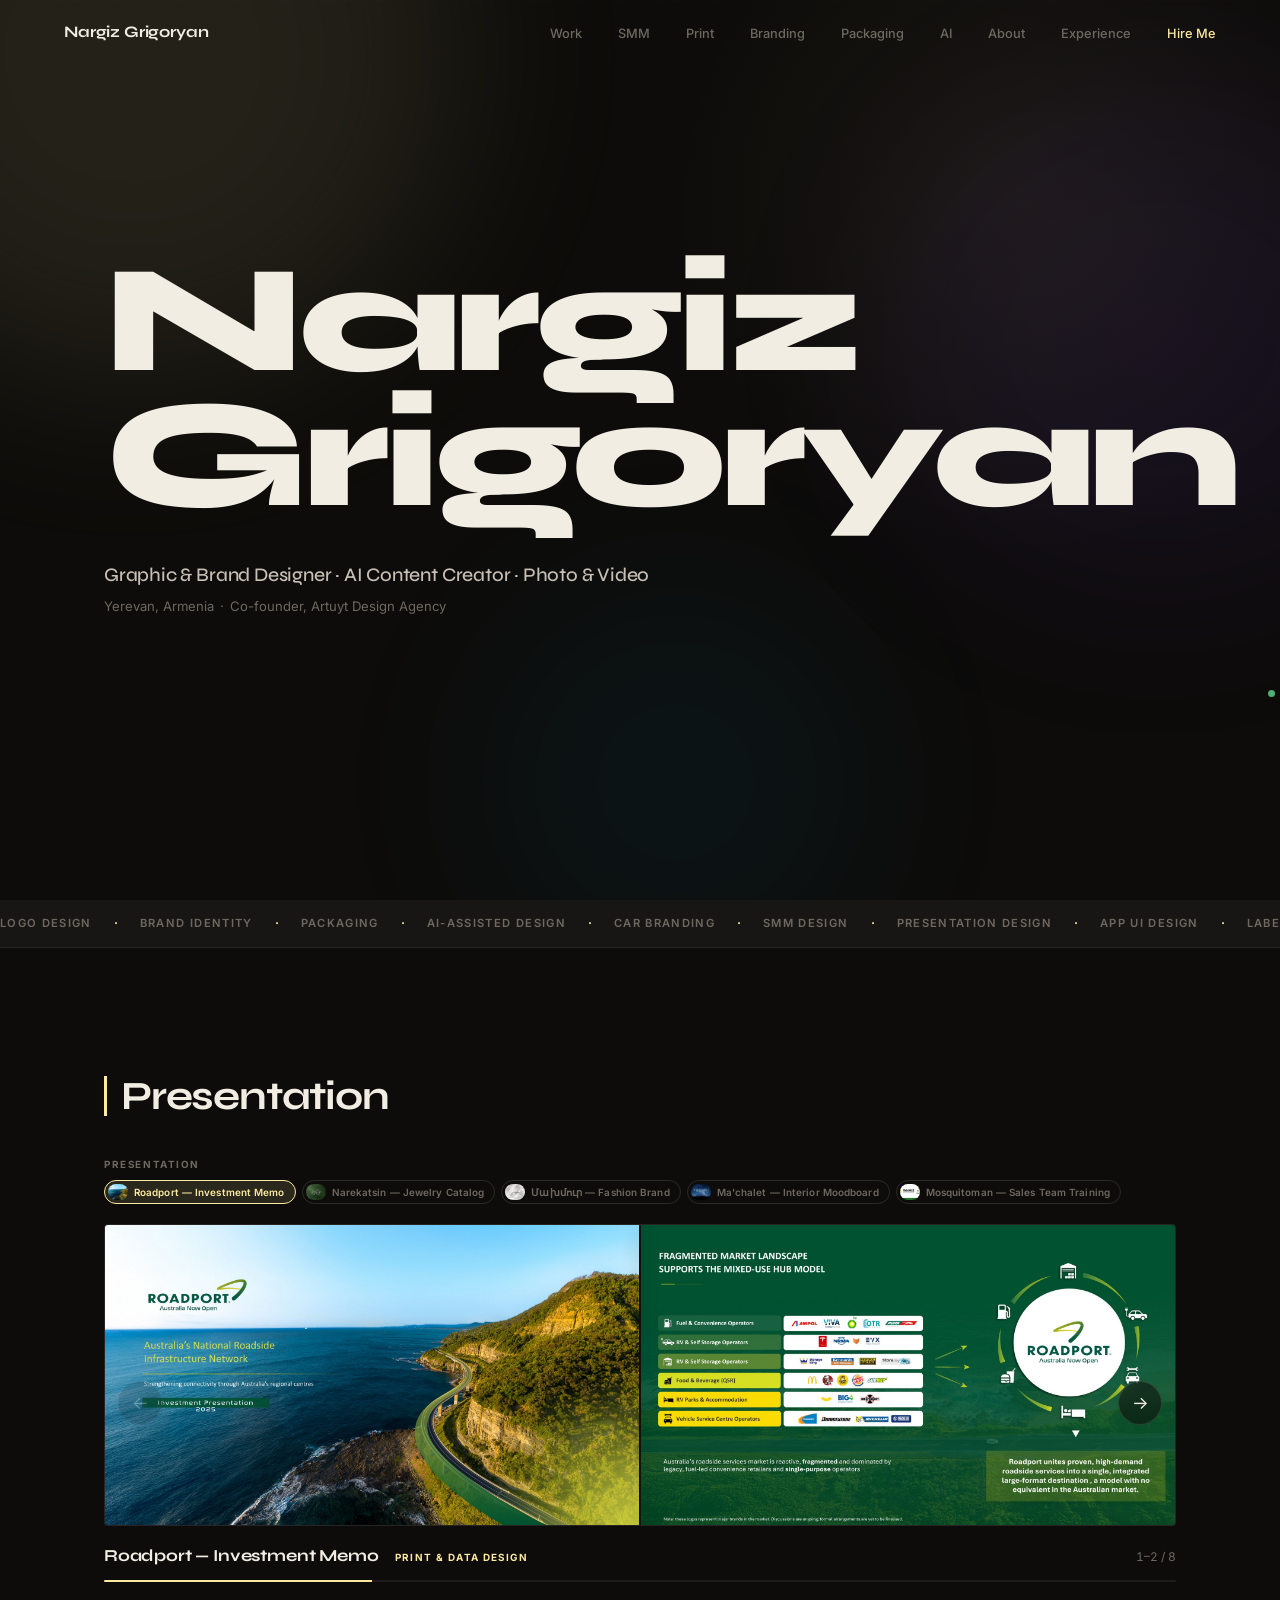
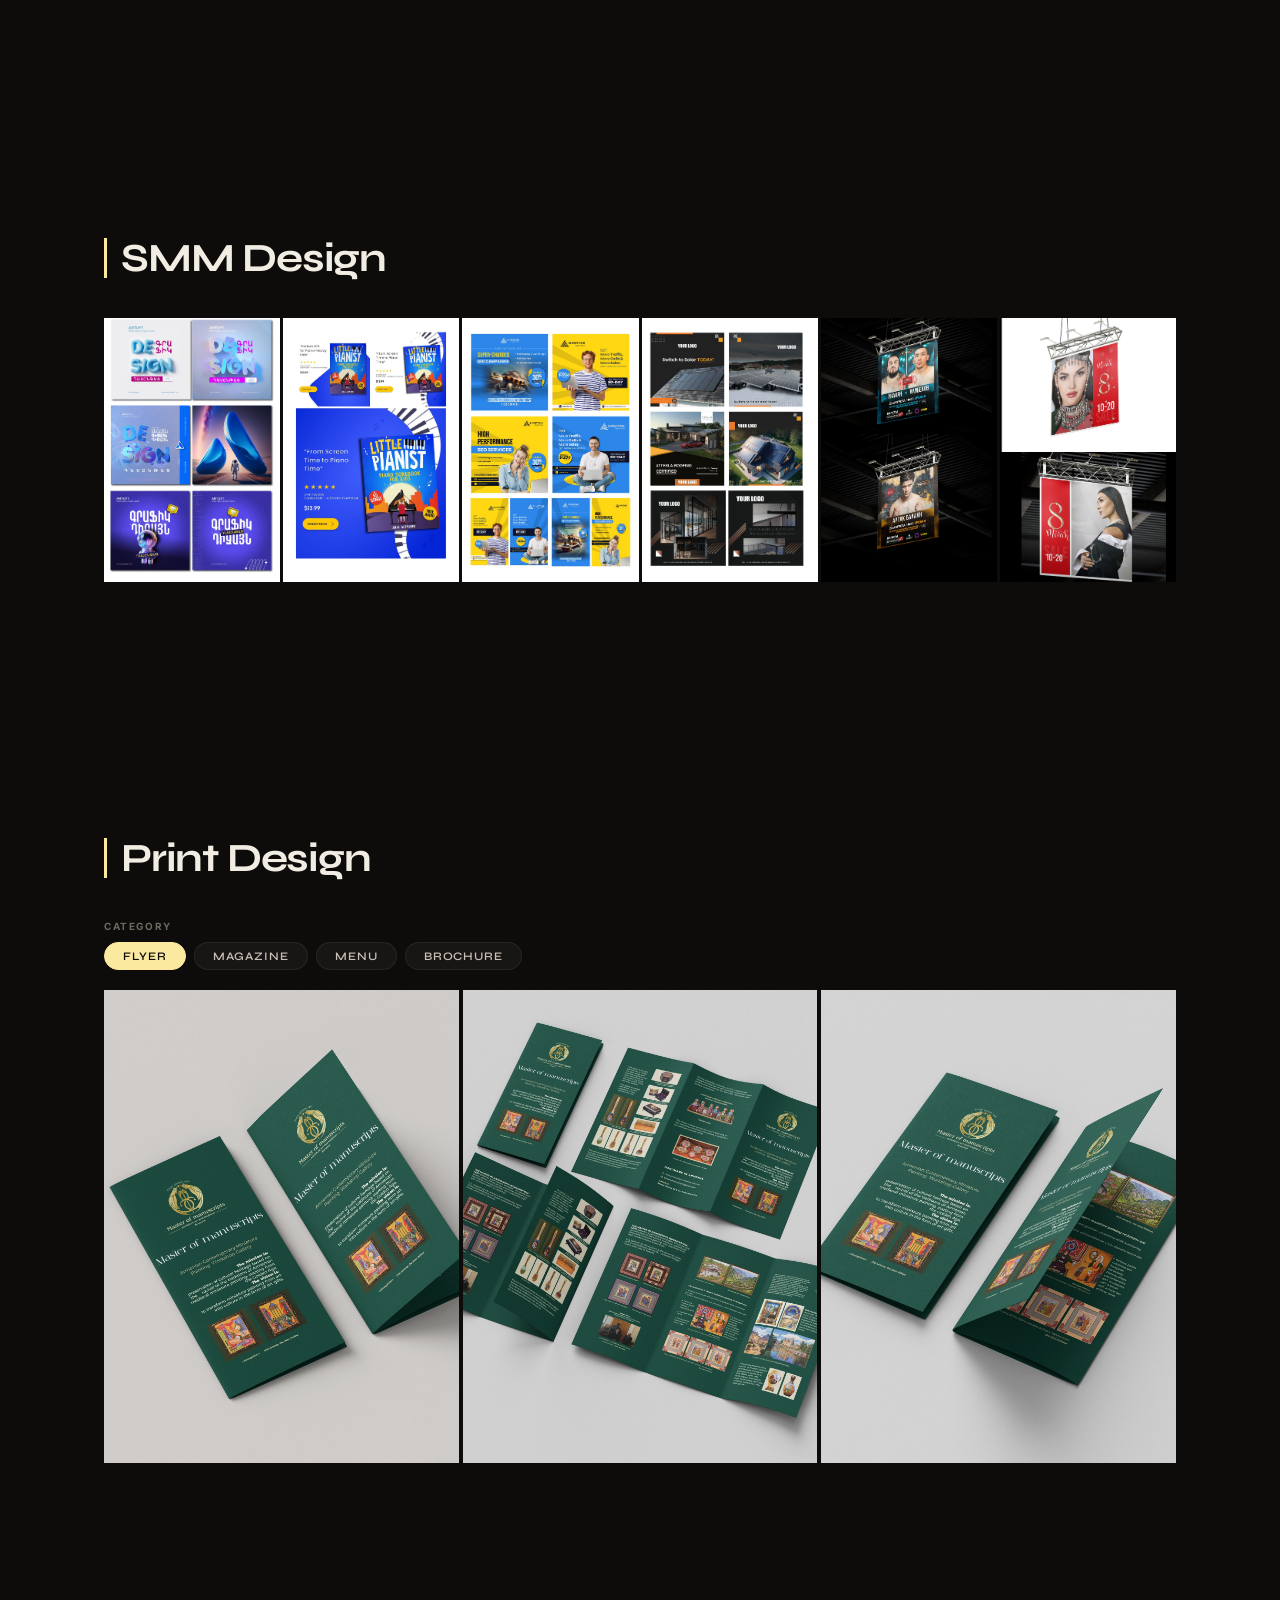
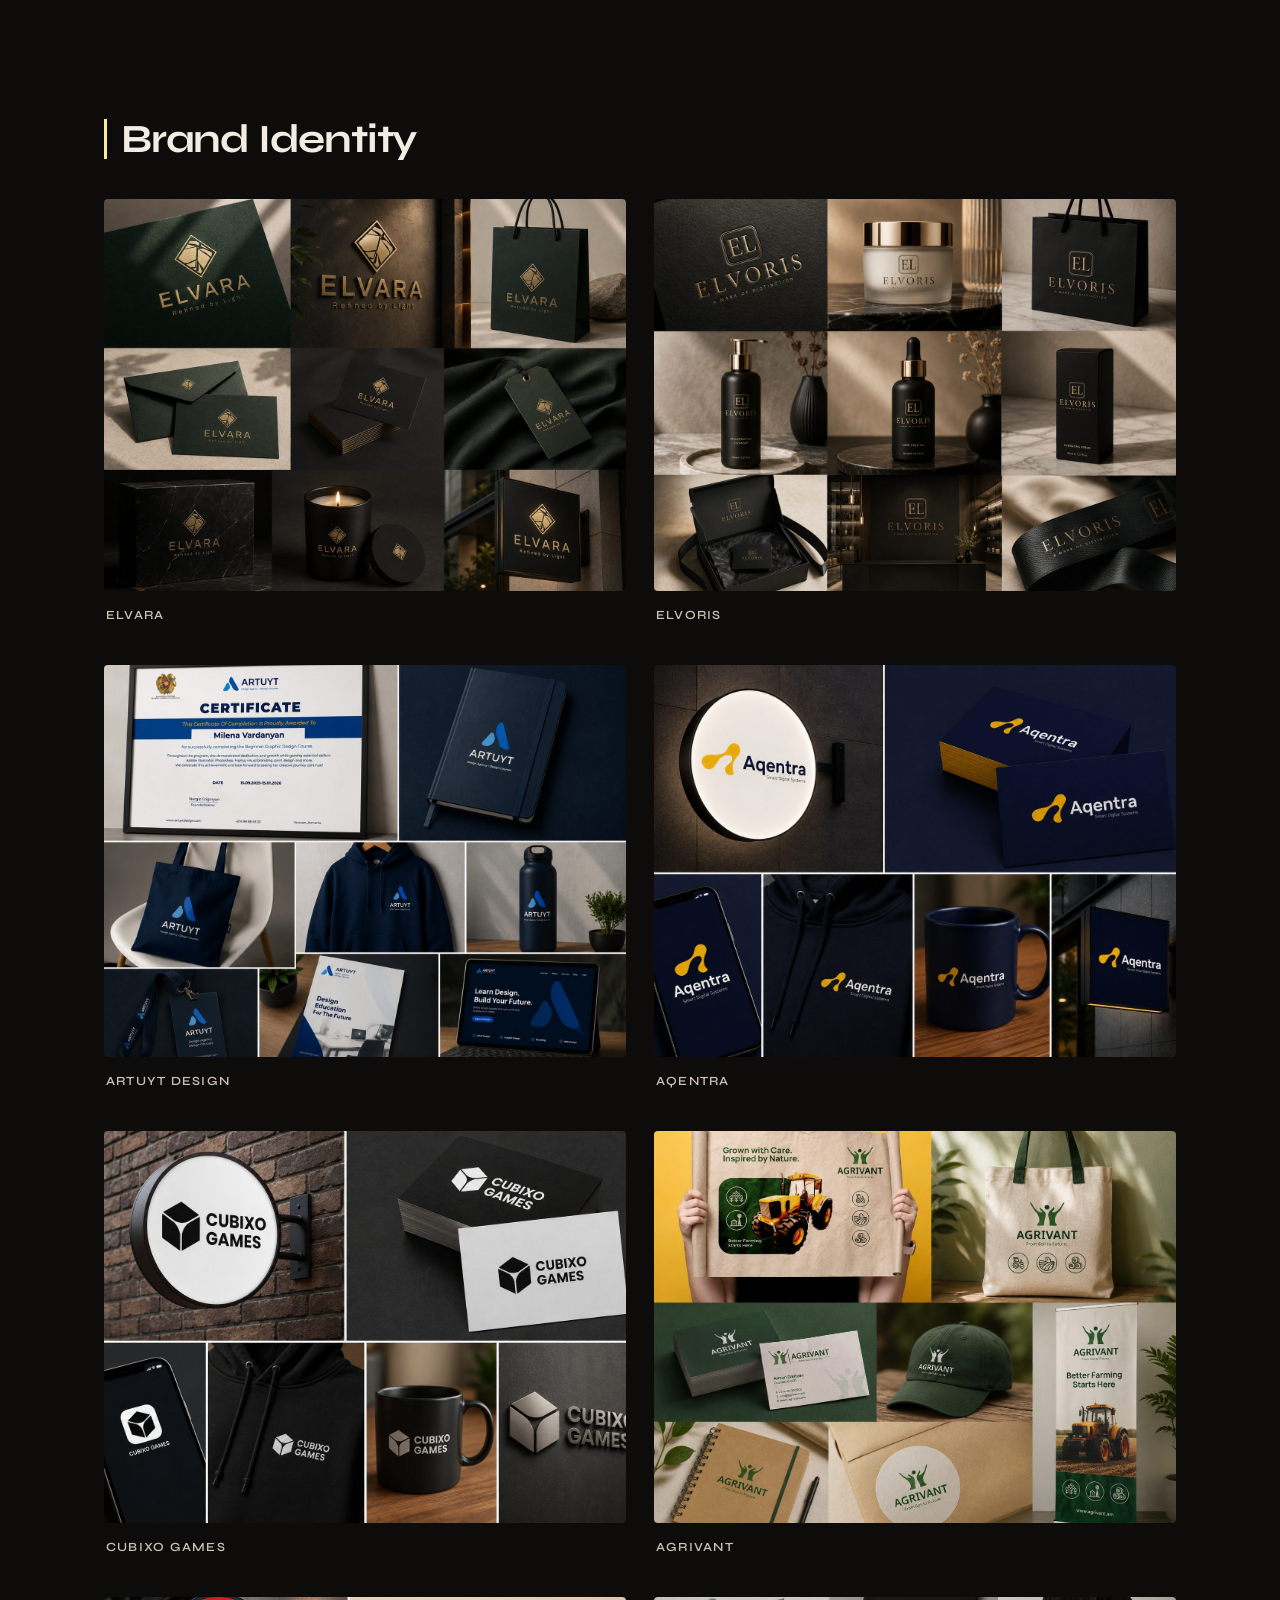
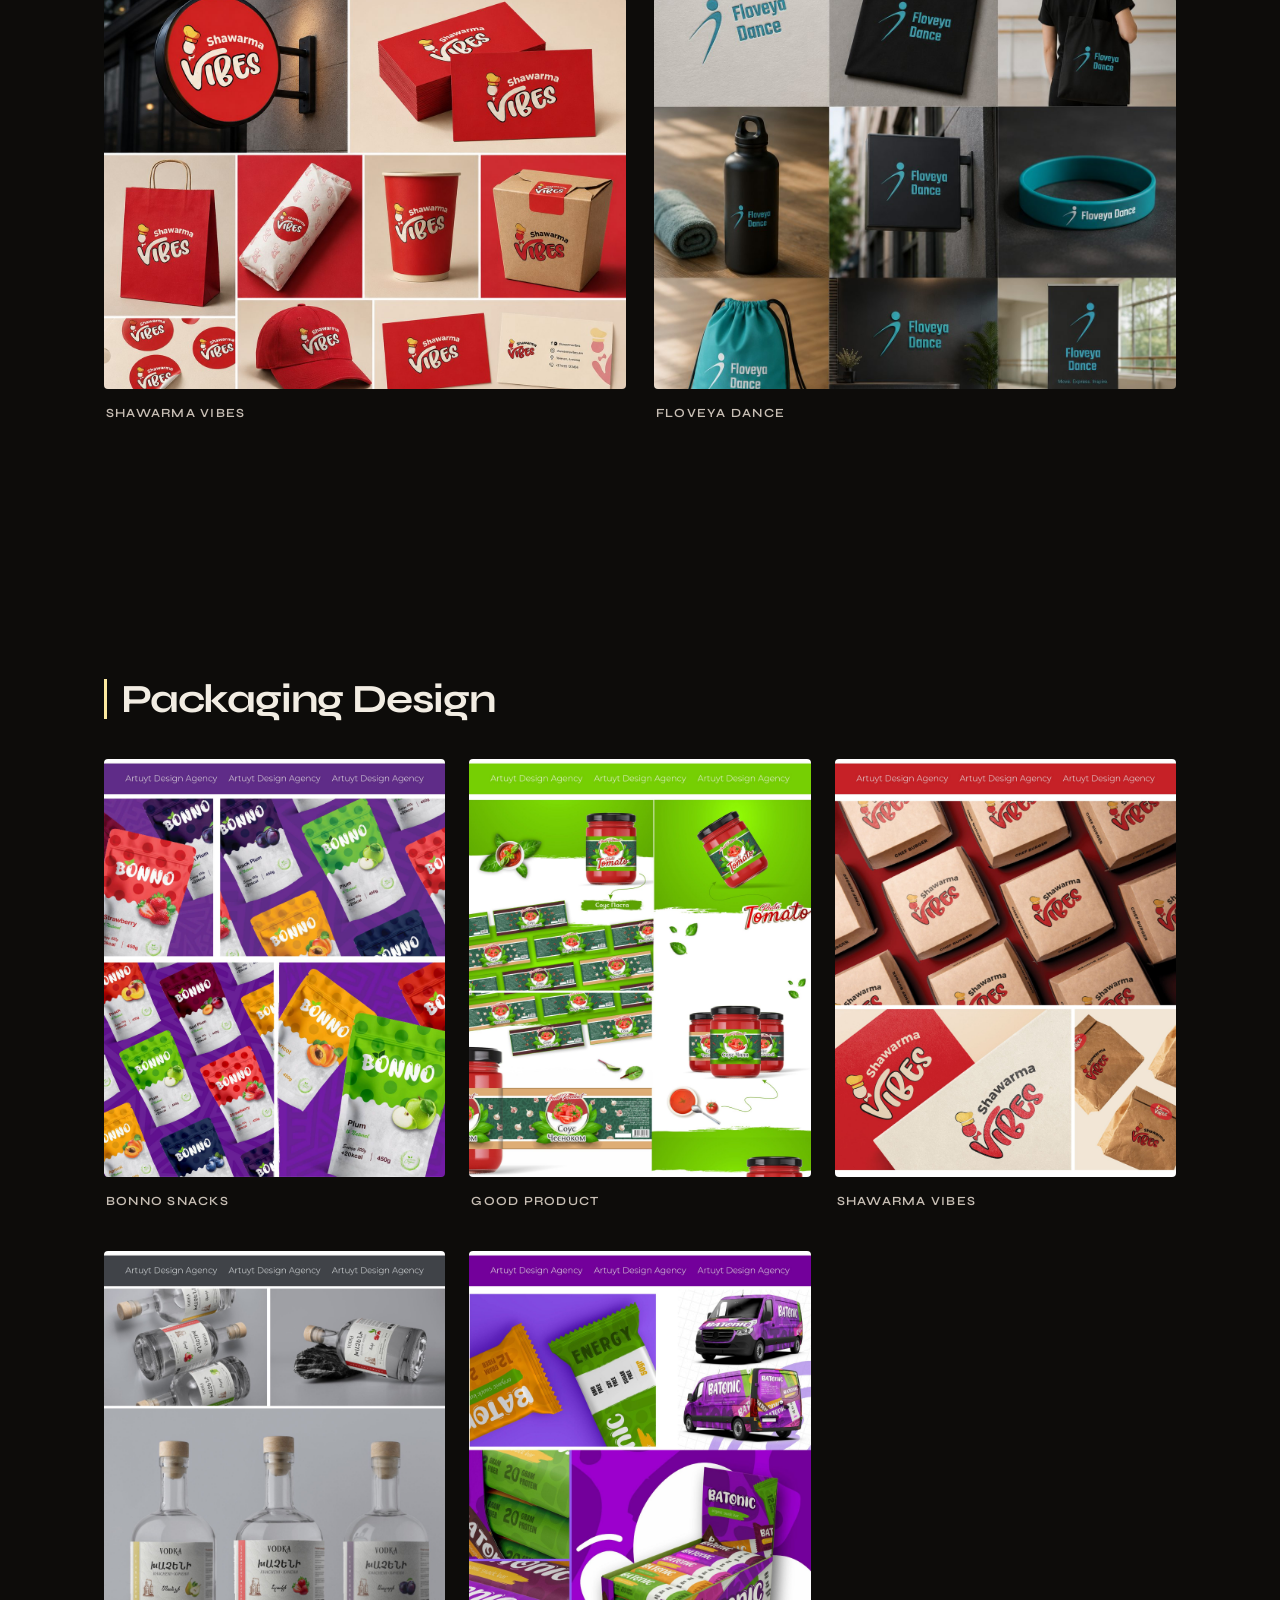
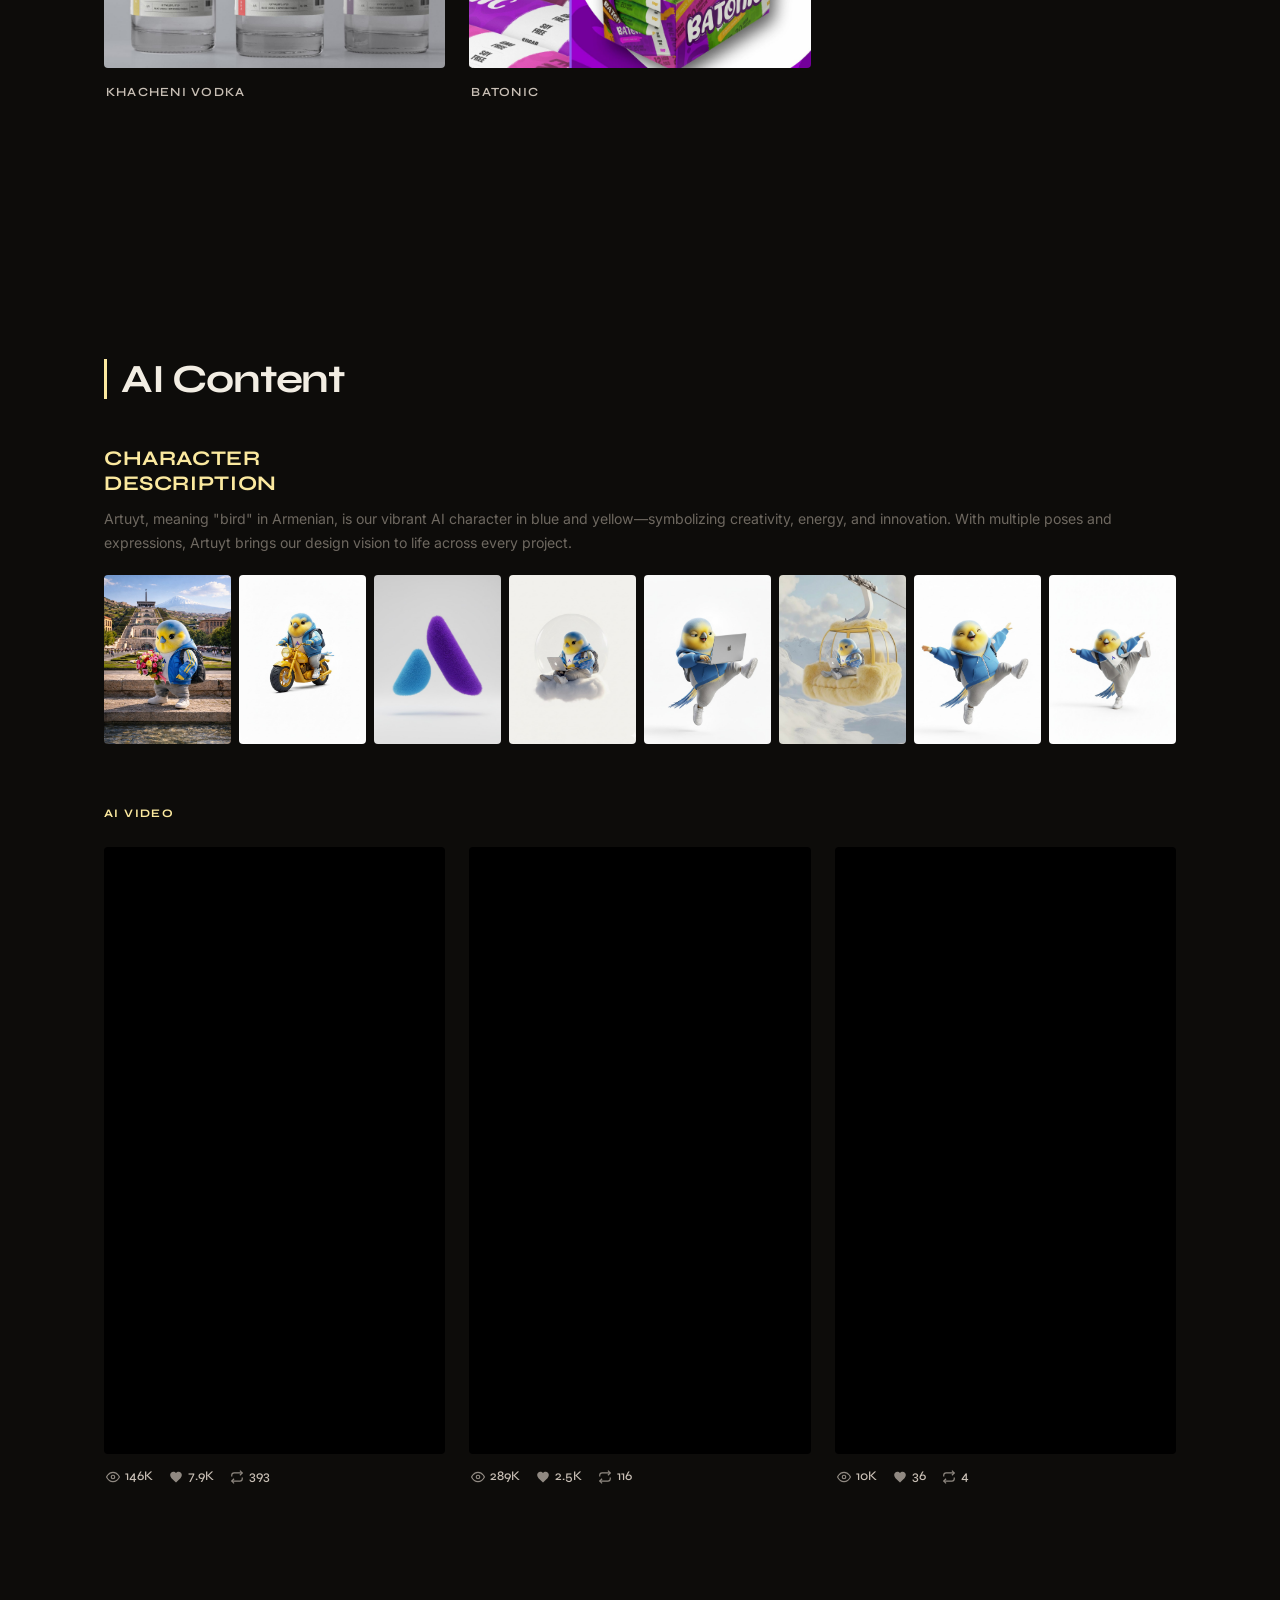
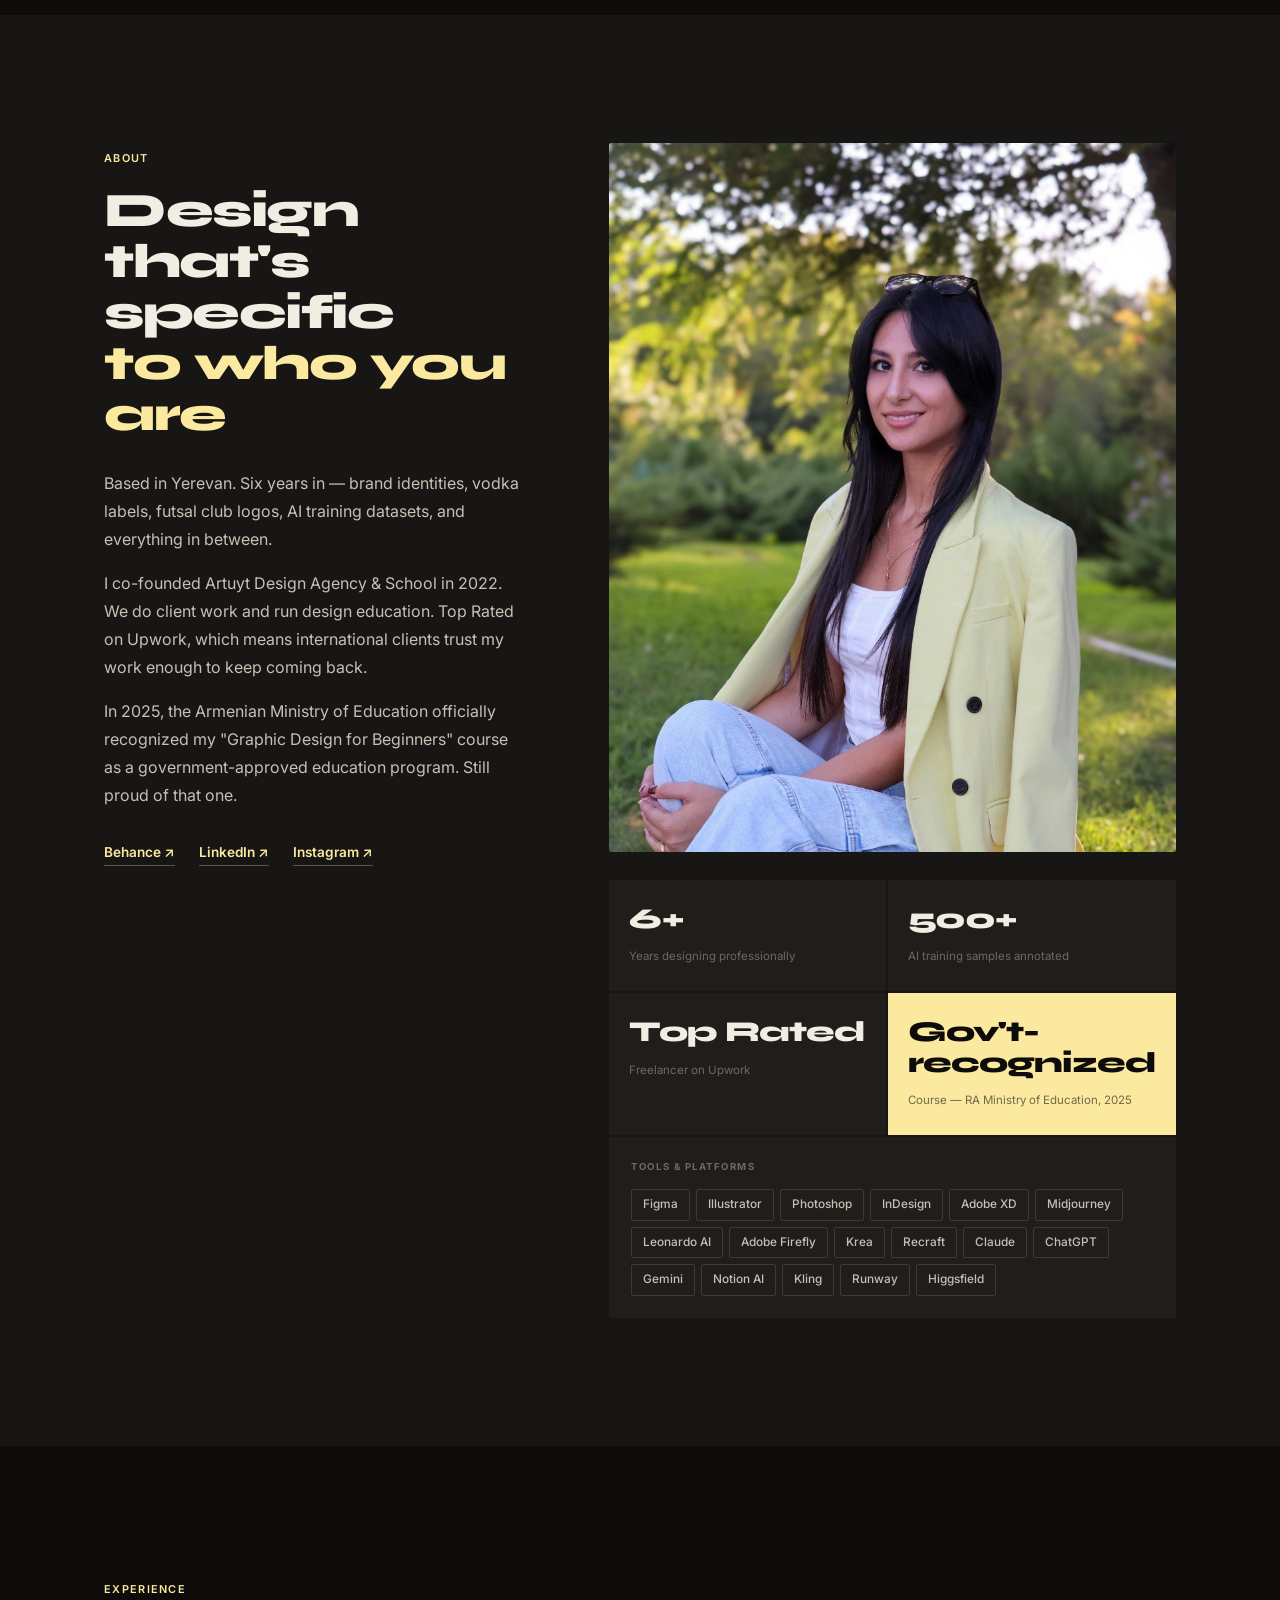
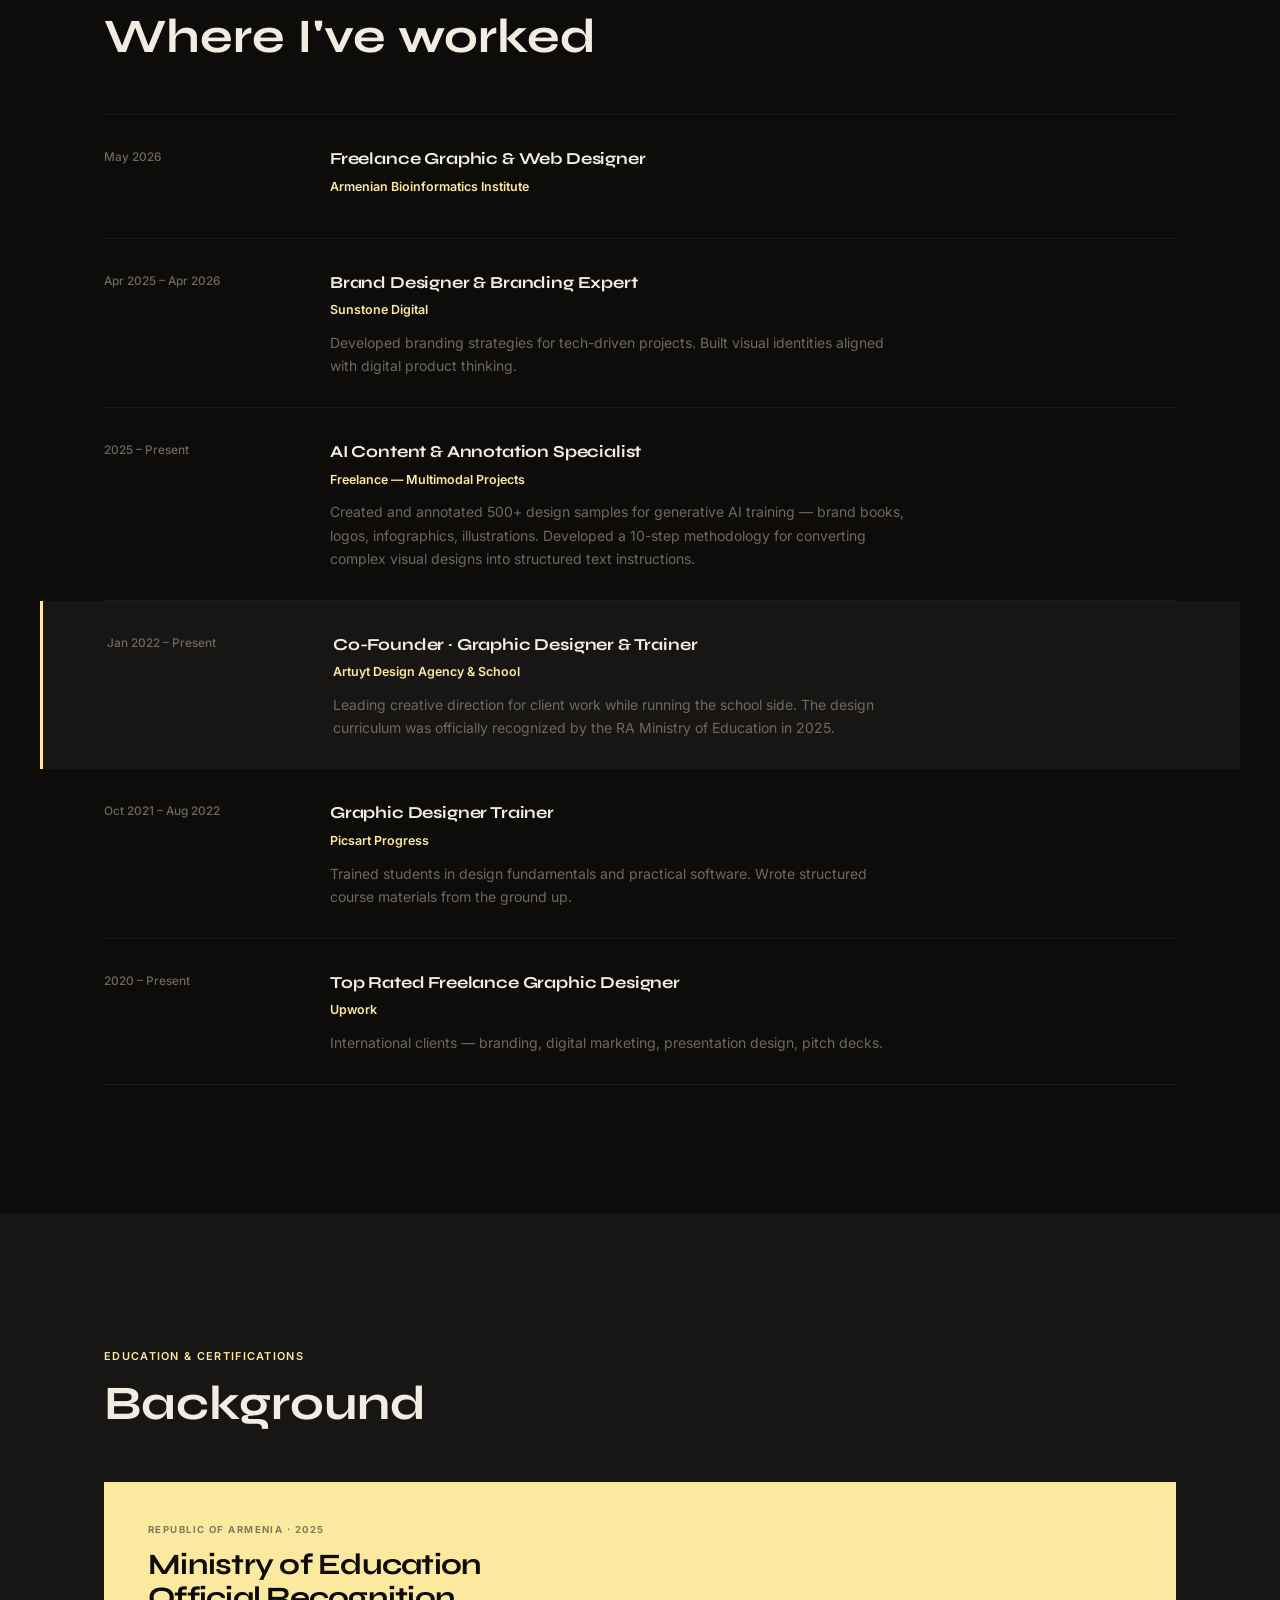
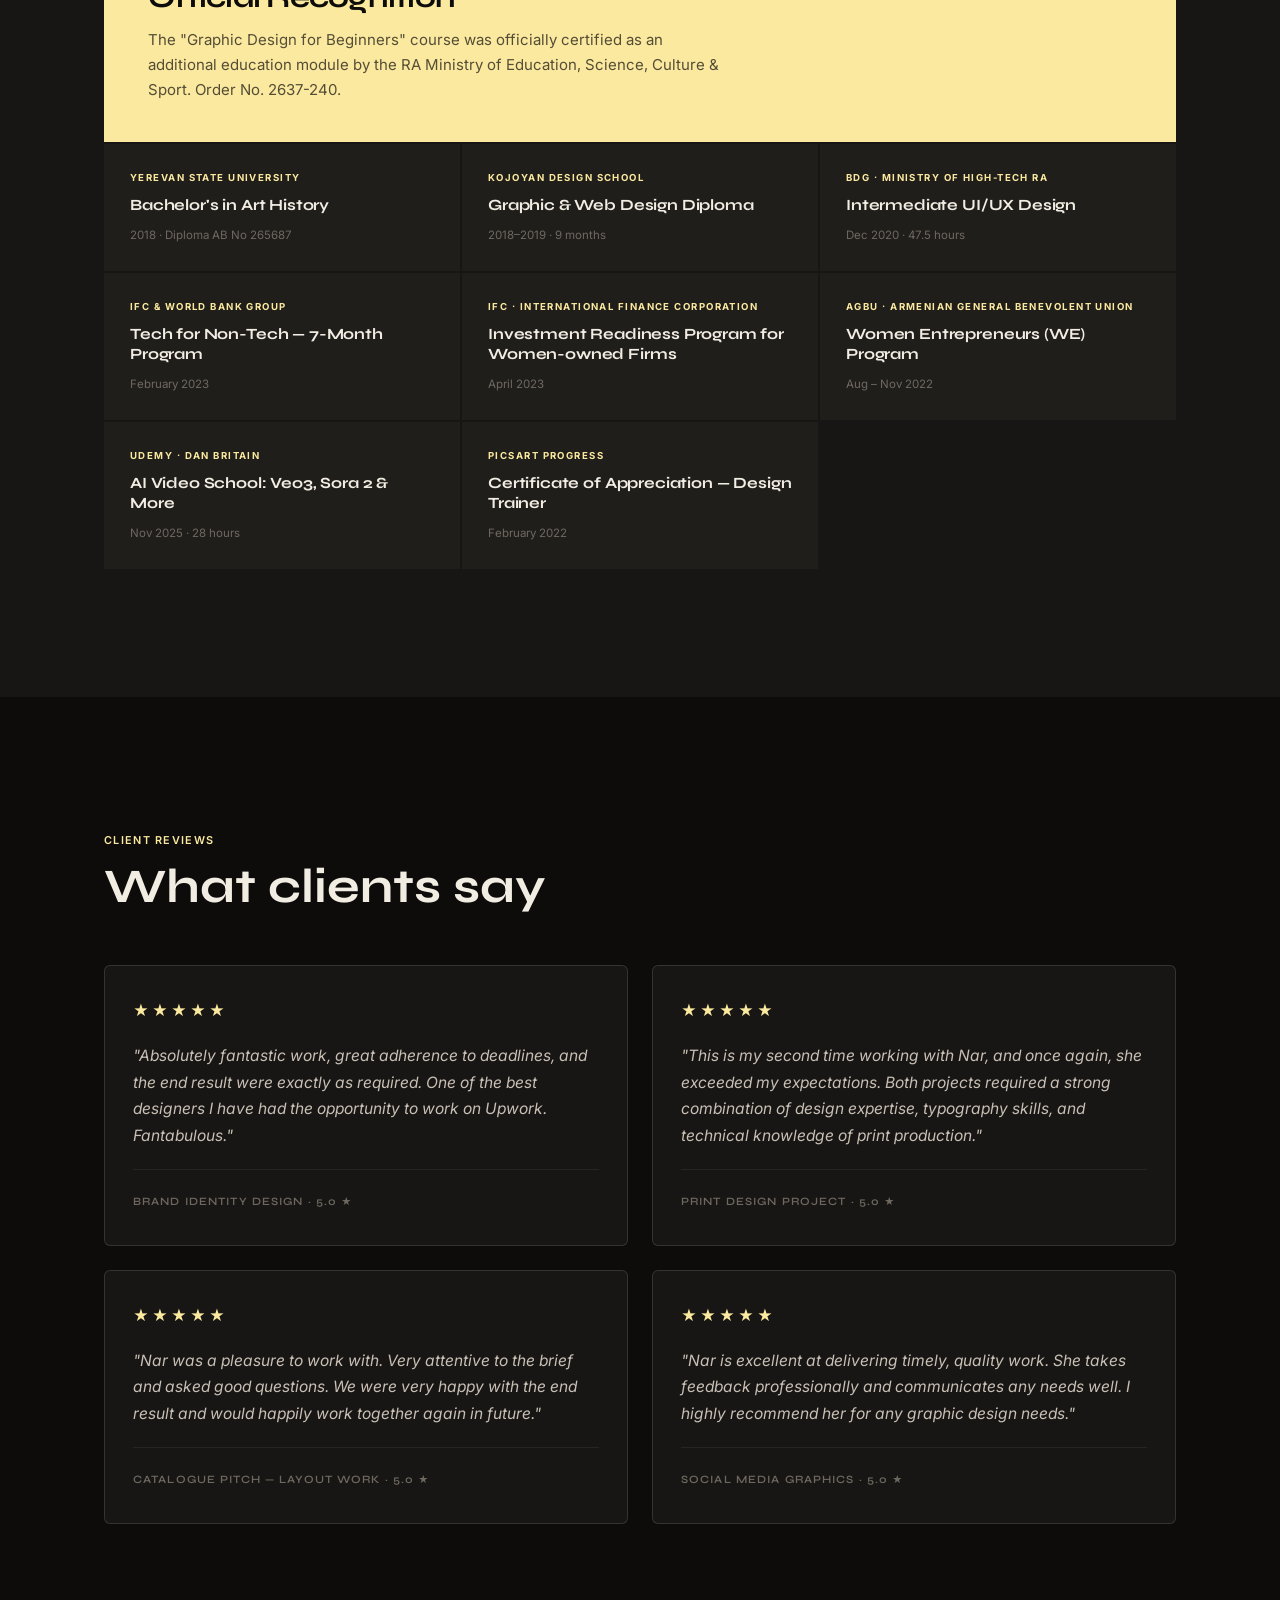
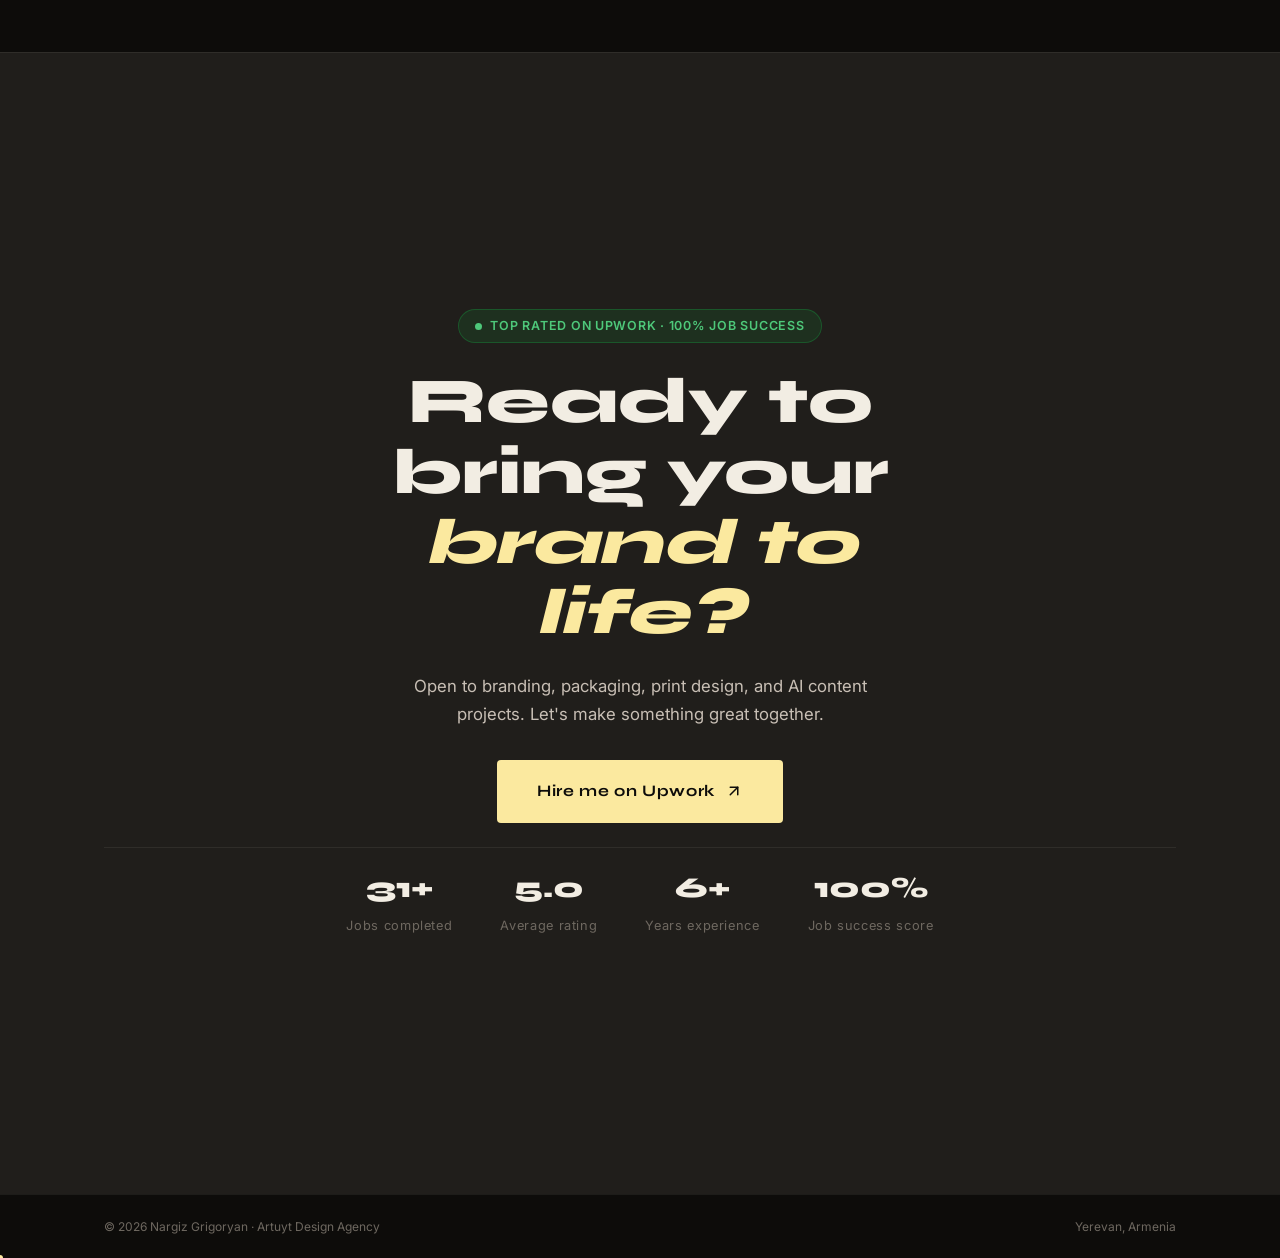
==== index-upwork.html @ a3b88d2a "Initial commit: Nargiz Grigoryan designer portfolio Dark editorial single-page portfolio — brand ide" ====
<!DOCTYPE html>
<html lang="en">
<head>
  <meta charset="UTF-8">
  <meta name="viewport" content="width=device-width, initial-scale=1.0">
  <meta name="description" content="Nargiz Grigoryan — Graphic & Brand Designer based in Yerevan, Armenia. Top Rated on Upwork. Logo design, brand identity, packaging, AI-assisted design.">
  <title>Nargiz Grigoryan — Graphic & Brand Designer</title>
  <link rel="preconnect" href="https://fonts.googleapis.com">
  <link rel="preconnect" href="https://fonts.gstatic.com" crossorigin>
  <link href="https://fonts.googleapis.com/css2?family=Syne:wght@400;500;600;700;800&family=Inter:wght@300;400;500;600&display=swap" rel="stylesheet">
  <link rel="stylesheet" href="css/style.css">
</head>
<body>

  <!-- NAV -->
  <nav class="nav" id="nav">
    <a href="#" class="nav-logo">Nargiz Grigoryan</a>
    <ul class="nav-links">
      <li><a href="#work">Work</a></li>
      <li><a href="#smm">SMM</a></li>
      <li><a href="#print">Print</a></li>
      <li><a href="#brand">Branding</a></li>
      <li><a href="#packaging">Packaging</a></li>
      <li><a href="#ai">AI</a></li>
      <li><a href="#about">About</a></li>
      <li><a href="#experience">Experience</a></li>
      <li><a href="#hire" class="nav-hire">Hire Me</a></li>
    </ul>
    <button class="nav-toggle" aria-label="Toggle menu">
      <span></span><span></span>
    </button>
    <div class="nav-drawer">
      <ul>
        <li><a href="#work">Work</a></li>
        <li><a href="#smm">SMM</a></li>
        <li><a href="#print">Print</a></li>
        <li><a href="#brand">Branding</a></li>
        <li><a href="#packaging">Packaging</a></li>
        <li><a href="#ai">AI</a></li>
        <li><a href="#about">About</a></li>
        <li><a href="#experience">Experience</a></li>
        <li><a href="#hire">Hire Me</a></li>
      </ul>
    </div>
    <div class="nav-overlay"></div>
  </nav>

  <!-- HERO -->
  <section class="hero" id="hero">
    <div class="hero-inner">
      <div class="hero-text">
        <h1 class="hero-name">
          <span>Nargiz</span>
          <span>Grigoryan</span>
        </h1>
        <div class="hero-details">
          <p class="hero-role">Graphic &amp; Brand Designer&thinsp;·&thinsp;AI Content Creator&thinsp;·&thinsp;Photo &amp; Video</p>
          <p class="hero-sub">Yerevan, Armenia &thinsp;·&thinsp; Co-founder, Artuyt Design Agency</p>
        </div>
        <a href="#work" class="hero-cta">
          See my work
          <svg width="18" height="18" viewBox="0 0 24 24" fill="none" stroke="currentColor" stroke-width="1.5" stroke-linecap="round" stroke-linejoin="round"><line x1="12" y1="5" x2="12" y2="19"/><polyline points="19 12 12 19 5 12"/></svg>
        </a>
      </div>
      <div class="hero-status">
        <div class="status-dot"></div>
        <span>Available for work</span>
      </div>
    </div>
  </section>

  <!-- MARQUEE -->
  <div class="marquee-wrap">
    <div class="marquee-track">
      <span>Logo Design</span><span class="sep">·</span>
      <span>Brand Identity</span><span class="sep">·</span>
      <span>Packaging</span><span class="sep">·</span>
      <span>AI-Assisted Design</span><span class="sep">·</span>
      <span>Car Branding</span><span class="sep">·</span>
      <span>SMM Design</span><span class="sep">·</span>
      <span>Presentation Design</span><span class="sep">·</span>
      <span>App UI Design</span><span class="sep">·</span>
      <span>Label Design</span><span class="sep">·</span>
      <span>Business Cards</span><span class="sep">·</span>
      <span>Logo Design</span><span class="sep">·</span>
      <span>Brand Identity</span><span class="sep">·</span>
      <span>Packaging</span><span class="sep">·</span>
      <span>AI-Assisted Design</span><span class="sep">·</span>
      <span>Car Branding</span><span class="sep">·</span>
      <span>SMM Design</span><span class="sep">·</span>
      <span>Presentation Design</span><span class="sep">·</span>
      <span>App UI Design</span><span class="sep">·</span>
      <span>Label Design</span><span class="sep">·</span>
      <span>Business Cards</span><span class="sep">·</span>
    </div>
  </div>

  <!-- WORK -->
  <section class="work section" id="work">
    <div class="container">
      <div class="section-header">
        <h2 class="section-title">Presentation</h2>
      </div>
      <span class="deck-tabs-label">Presentation</span>
      <div class="deck-tabs" id="deckTabs"></div>
      <div class="deck-viewer">
        <button class="deck-arrow deck-prev" id="deckPrev" aria-label="Previous page">←</button>
        <div class="deck-stage" id="deckStage">
          <img class="deck-page-half deck-page-left" id="deckPageLeft" src="" alt="">
          <div class="deck-spine" id="deckSpine"></div>
          <img class="deck-page-half deck-page-right" id="deckPageRight" src="" alt="">
        </div>
        <button class="deck-arrow deck-next" id="deckNext" aria-label="Next page">→</button>
        <div class="deck-meta">
          <div>
            <span class="deck-title" id="deckTitle"></span>
            <span class="deck-cat" id="deckCat"></span>
          </div>
          <span class="deck-count" id="deckCount"></span>
        </div>
        <div class="deck-progress"><div class="deck-progress-bar" id="deckProgressBar"></div></div>
      </div>
    </div>
  </section>

  <!-- SMM DESIGN -->
  <section class="smm-section section" id="smm">
    <div class="container">
      <div class="section-header">
        <h2 class="section-title">SMM Design</h2>
      </div>
      <div class="smm-grid" id="smmGrid"></div>
    </div>
  </section>

  <!-- PRINT DESIGN -->
  <section class="print-section section" id="print">
    <div class="container">
      <div class="section-header">
        <h2 class="section-title">Print Design</h2>
      </div>
      <span class="deck-tabs-label">Category</span>
      <div class="print-cat-tabs" id="printCatTabs"></div>
      <div class="print-grid" id="printGrid"></div>
    </div>
  </section>

  <!-- PRINT LIGHTBOX -->
  <div class="print-lightbox" id="printLightbox">
    <button class="print-lb-close" id="printLbClose">×</button>
    <button class="print-lb-prev" id="printLbPrev">←</button>
    <img class="print-lb-img" id="printLbImg" src="" alt="">
    <button class="print-lb-next" id="printLbNext">→</button>
  </div>

  <!-- BRAND IDENTITY -->
  <section class="brand-section section" id="brand">
    <div class="container">
      <div class="section-header">
        <h2 class="section-title">Brand Identity</h2>
      </div>
      <div class="brand-grid" id="brandGrid"></div>
    </div>
  </section>

  <!-- BRAND LIGHTBOX -->
  <div class="brand-lightbox" id="brandLightbox">
    <button class="brand-lb-close" id="brandLbClose">×</button>
    <button class="brand-lb-prev" id="brandLbPrev">←</button>
    <img class="brand-lb-img" id="brandLbImg" src="" alt="">
    <button class="brand-lb-next" id="brandLbNext">→</button>
  </div>

  <!-- PACKAGING DESIGN -->
  <section class="pkg-section section" id="packaging">
    <div class="container">
      <div class="section-header">
        <h2 class="section-title">Packaging Design</h2>
      </div>
      <div class="pkg-grid" id="pkgGrid"></div>
    </div>
  </section>

  <!-- PACKAGING LIGHTBOX -->
  <div class="pkg-lightbox" id="pkgLightbox">
    <button class="pkg-lb-close" id="pkgLbClose">×</button>
    <button class="pkg-lb-prev" id="pkgLbPrev">←</button>
    <img class="pkg-lb-img" id="pkgLbImg" src="" alt="">
    <button class="pkg-lb-next" id="pkgLbNext">→</button>
  </div>

  <!-- AI CONTENT -->
  <section class="ai-section section" id="ai">
    <div class="container">
      <div class="section-header">
        <h2 class="section-title">AI Content</h2>
      </div>

      <!-- Artuyt moodboard -->
      <div class="artuyt-panel artuyt-full">
        <div class="artuyt-desc">
          <h3 class="artuyt-title">CHARACTER<br>DESCRIPTION</h3>
          <p class="artuyt-text">Artuyt, meaning "bird" in Armenian, is our vibrant AI character in blue and yellow—symbolizing creativity, energy, and innovation. With multiple poses and expressions, Artuyt brings our design vision to life across every project.</p>
        </div>
        <div class="artuyt-moodboard artuyt-moodboard--wide">
          <img src="ai/new/01.jpg" alt="Artuyt 1" loading="lazy">
          <img src="ai/new/02.jpg" alt="Artuyt 2" loading="lazy">
          <img src="ai/new/03.jpg" alt="Artuyt 3" loading="lazy">
          <img src="ai/new/04.jpg" alt="Artuyt 4" loading="lazy">
          <img src="ai/new/05.jpg" alt="Artuyt 5" loading="lazy">
          <img src="ai/new/06.jpg" alt="Artuyt 6" loading="lazy">
          <img src="ai/new/07.jpg" alt="Artuyt 7" loading="lazy">
          <img src="ai/new/08.jpg" alt="Artuyt 8" loading="lazy">
        </div>
      </div>

      <span class="ai-subsection-label">AI Video</span>
      <div class="ai-video-grid">
        <div class="ai-video-wrap">
          <div class="ai-video-item">
            <video src="ai/videos/DVVEUiQDdZa.mp4" muted loop playsinline autoplay></video>
          </div>
          <div class="ai-video-stats">
            <span class="ai-video-stat">
              <svg width="14" height="14" viewBox="0 0 24 24" fill="none" stroke="currentColor" stroke-width="2" stroke-linecap="round"><path d="M1 12s4-8 11-8 11 8 11 8-4 8-11 8-11-8-11-8z"/><circle cx="12" cy="12" r="3"/></svg>
              146K
            </span>
            <span class="ai-video-stat">
              <svg width="14" height="14" viewBox="0 0 24 24" fill="currentColor"><path d="M12 21.35l-1.45-1.32C5.4 15.36 2 12.28 2 8.5 2 5.42 4.42 3 7.5 3c1.74 0 3.41.81 4.5 2.09C13.09 3.81 14.76 3 16.5 3 19.58 3 22 5.42 22 8.5c0 3.78-3.4 6.86-8.55 11.54L12 21.35z"/></svg>
              7.9K
            </span>
            <span class="ai-video-stat">
              <svg width="14" height="14" viewBox="0 0 24 24" fill="none" stroke="currentColor" stroke-width="2"><polyline points="17 1 21 5 17 9"/><path d="M3 11V9a4 4 0 0 1 4-4h14"/><polyline points="7 23 3 19 7 15"/><path d="M21 13v2a4 4 0 0 1-4 4H3"/></svg>
              393
            </span>
          </div>
        </div>
        <div class="ai-video-wrap">
          <div class="ai-video-item">
            <video src="ai/videos/DVnF4i-tRAB.mp4" muted loop playsinline autoplay></video>
          </div>
          <div class="ai-video-stats">
            <span class="ai-video-stat">
              <svg width="14" height="14" viewBox="0 0 24 24" fill="none" stroke="currentColor" stroke-width="2" stroke-linecap="round"><path d="M1 12s4-8 11-8 11 8 11 8-4 8-11 8-11-8-11-8z"/><circle cx="12" cy="12" r="3"/></svg>
              289K
            </span>
            <span class="ai-video-stat">
              <svg width="14" height="14" viewBox="0 0 24 24" fill="currentColor"><path d="M12 21.35l-1.45-1.32C5.4 15.36 2 12.28 2 8.5 2 5.42 4.42 3 7.5 3c1.74 0 3.41.81 4.5 2.09C13.09 3.81 14.76 3 16.5 3 19.58 3 22 5.42 22 8.5c0 3.78-3.4 6.86-8.55 11.54L12 21.35z"/></svg>
              2.5K
            </span>
            <span class="ai-video-stat">
              <svg width="14" height="14" viewBox="0 0 24 24" fill="none" stroke="currentColor" stroke-width="2"><polyline points="17 1 21 5 17 9"/><path d="M3 11V9a4 4 0 0 1 4-4h14"/><polyline points="7 23 3 19 7 15"/><path d="M21 13v2a4 4 0 0 1-4 4H3"/></svg>
              116
            </span>
          </div>
        </div>
        <div class="ai-video-wrap">
          <div class="ai-video-item">
            <video src="ai/videos/DRKKnhXjL7p.mp4" muted loop playsinline autoplay></video>
          </div>
          <div class="ai-video-stats">
            <span class="ai-video-stat">
              <svg width="14" height="14" viewBox="0 0 24 24" fill="none" stroke="currentColor" stroke-width="2" stroke-linecap="round"><path d="M1 12s4-8 11-8 11 8 11 8-4 8-11 8-11-8-11-8z"/><circle cx="12" cy="12" r="3"/></svg>
              10K
            </span>
            <span class="ai-video-stat">
              <svg width="14" height="14" viewBox="0 0 24 24" fill="currentColor"><path d="M12 21.35l-1.45-1.32C5.4 15.36 2 12.28 2 8.5 2 5.42 4.42 3 7.5 3c1.74 0 3.41.81 4.5 2.09C13.09 3.81 14.76 3 16.5 3 19.58 3 22 5.42 22 8.5c0 3.78-3.4 6.86-8.55 11.54L12 21.35z"/></svg>
              36
            </span>
            <span class="ai-video-stat">
              <svg width="14" height="14" viewBox="0 0 24 24" fill="none" stroke="currentColor" stroke-width="2"><polyline points="17 1 21 5 17 9"/><path d="M3 11V9a4 4 0 0 1 4-4h14"/><polyline points="7 23 3 19 7 15"/><path d="M21 13v2a4 4 0 0 1-4 4H3"/></svg>
              4
            </span>
          </div>
        </div>
      </div>
    </div>
  </section>


  <!-- ABOUT -->
  <section class="about section" id="about">
    <div class="container">
      <div class="about-grid">
        <div class="about-left">
          <span class="section-label">About</span>
          <h2 class="about-heading">Design that's specific<br><em>to who you are</em></h2>
          <p>Based in Yerevan. Six years in — brand identities, vodka labels, futsal club logos, AI training datasets, and everything in between.</p>
          <p>I co-founded Artuyt Design Agency &amp; School in 2022. We do client work and run design education. Top Rated on Upwork, which means international clients trust my work enough to keep coming back.</p>
          <p>In 2025, the Armenian Ministry of Education officially recognized my "Graphic Design for Beginners" course as a government-approved education program. Still proud of that one.</p>
          <div class="about-links">
            <a href="https://www.behance.net/GrigorianNar" target="_blank" rel="noopener" class="about-link">Behance ↗</a>
            <a href="https://www.linkedin.com/in/nargrigoryan/" target="_blank" rel="noopener" class="about-link">LinkedIn ↗</a>
            <a href="https://www.instagram.com/nargizgrigoryan" target="_blank" rel="noopener" class="about-link">Instagram ↗</a>
          </div>
        </div>
        <div class="about-right">
          <div class="about-portrait-wrap">
            <img src="photos/5332415427038091351.jpg" alt="Nargiz Grigoryan" class="about-portrait">
          </div>
          <div class="stats-grid">
            <div class="stat-card">
              <span class="stat-num">6+</span>
              <span class="stat-label">Years designing professionally</span>
            </div>
            <div class="stat-card">
              <span class="stat-num">500+</span>
              <span class="stat-label">AI training samples annotated</span>
            </div>
            <div class="stat-card">
              <span class="stat-num">Top&nbsp;Rated</span>
              <span class="stat-label">Freelancer on Upwork</span>
            </div>
            <div class="stat-card stat-accent">
              <span class="stat-num">Gov't-recognized</span>
              <span class="stat-label">Course — RA Ministry of Education, 2025</span>
            </div>
          </div>
          <div class="skills-block">
            <p class="skills-label">Tools &amp; Platforms</p>
            <div class="skills-tags">
              <span class="tag">Figma</span>
              <span class="tag">Illustrator</span>
              <span class="tag">Photoshop</span>
              <span class="tag">InDesign</span>
              <span class="tag">Adobe XD</span>
              <span class="tag">Midjourney</span>
              <span class="tag">Leonardo AI</span>
              <span class="tag">Adobe Firefly</span>
              <span class="tag">Krea</span>
              <span class="tag">Recraft</span>
              <span class="tag">Claude</span>
              <span class="tag">ChatGPT</span>
              <span class="tag">Gemini</span>
              <span class="tag">Notion AI</span>
              <span class="tag">Kling</span>
              <span class="tag">Runway</span>
              <span class="tag">Higgsfield</span>
            </div>
          </div>
        </div>
      </div>
    </div>
  </section>

  <!-- EXPERIENCE -->
  <section class="experience section" id="experience">
    <div class="container">
      <span class="section-label">Experience</span>
      <h2 class="section-heading">Where I've worked</h2>
      <div class="timeline">

        <div class="timeline-item">
          <div class="tl-date">May 2026</div>
          <div class="tl-body">
            <h3>Freelance Graphic &amp; Web Designer</h3>
            <p class="tl-company">Armenian Bioinformatics Institute</p>
          </div>
        </div>

        <div class="timeline-item">
          <div class="tl-date">Apr 2025 – Apr 2026</div>
          <div class="tl-body">
            <h3>Brand Designer &amp; Branding Expert</h3>
            <p class="tl-company">Sunstone Digital</p>
            <p class="tl-desc">Developed branding strategies for tech-driven projects. Built visual identities aligned with digital product thinking.</p>
          </div>
        </div>

        <div class="timeline-item">
          <div class="tl-date">2025 – Present</div>
          <div class="tl-body">
            <h3>AI Content &amp; Annotation Specialist</h3>
            <p class="tl-company">Freelance — Multimodal Projects</p>
            <p class="tl-desc">Created and annotated 500+ design samples for generative AI training — brand books, logos, infographics, illustrations. Developed a 10-step methodology for converting complex visual designs into structured text instructions.</p>
          </div>
        </div>

        <div class="timeline-item tl-featured">
          <div class="tl-date">Jan 2022 – Present</div>
          <div class="tl-body">
            <h3>Co-Founder · Graphic Designer &amp; Trainer</h3>
            <p class="tl-company">Artuyt Design Agency &amp; School</p>
            <p class="tl-desc">Leading creative direction for client work while running the school side. The design curriculum was officially recognized by the RA Ministry of Education in 2025.</p>
          </div>
        </div>

        <div class="timeline-item">
          <div class="tl-date">Oct 2021 – Aug 2022</div>
          <div class="tl-body">
            <h3>Graphic Designer Trainer</h3>
            <p class="tl-company">Picsart Progress</p>
            <p class="tl-desc">Trained students in design fundamentals and practical software. Wrote structured course materials from the ground up.</p>
          </div>
        </div>

        <div class="timeline-item">
          <div class="tl-date">2020 – Present</div>
          <div class="tl-body">
            <h3>Top Rated Freelance Graphic Designer</h3>
            <p class="tl-company">Upwork</p>
            <p class="tl-desc">International clients — branding, digital marketing, presentation design, pitch decks.</p>
          </div>
        </div>

      </div>
    </div>
  </section>

  <!-- CERTIFICATIONS -->
  <section class="certs section" id="certifications">
    <div class="container">
      <span class="section-label">Education &amp; Certifications</span>
      <h2 class="section-heading">Background</h2>
      <div class="certs-grid">

        <div class="cert-card cert-featured">
          <span class="cert-issuer">Republic of Armenia · 2025</span>
          <h3>Ministry of Education<br>Official Recognition</h3>
          <p>The "Graphic Design for Beginners" course was officially certified as an additional education module by the RA Ministry of Education, Science, Culture &amp; Sport. Order No. 2637-240.</p>
        </div>

        <div class="cert-card">
          <span class="cert-issuer">Yerevan State University</span>
          <h3>Bachelor's in Art History</h3>
          <span class="cert-date">2018 · Diploma AB No 265687</span>
        </div>

        <div class="cert-card">
          <span class="cert-issuer">Kojoyan Design School</span>
          <h3>Graphic &amp; Web Design Diploma</h3>
          <span class="cert-date">2018–2019 · 9 months</span>
        </div>

        <div class="cert-card">
          <span class="cert-issuer">BDG · Ministry of High-Tech RA</span>
          <h3>Intermediate UI/UX Design</h3>
          <span class="cert-date">Dec 2020 · 47.5 hours</span>
        </div>

        <div class="cert-card">
          <span class="cert-issuer">IFC &amp; World Bank Group</span>
          <h3>Tech for Non-Tech — 7-Month Program</h3>
          <span class="cert-date">February 2023</span>
        </div>

        <div class="cert-card">
          <span class="cert-issuer">IFC · International Finance Corporation</span>
          <h3>Investment Readiness Program for Women-owned Firms</h3>
          <span class="cert-date">April 2023</span>
        </div>

        <div class="cert-card">
          <span class="cert-issuer">AGBU · Armenian General Benevolent Union</span>
          <h3>Women Entrepreneurs (WE) Program</h3>
          <span class="cert-date">Aug – Nov 2022</span>
        </div>

        <div class="cert-card">
          <span class="cert-issuer">Udemy · Dan Britain</span>
          <h3>AI Video School: Veo3, Sora 2 &amp; More</h3>
          <span class="cert-date">Nov 2025 · 28 hours</span>
        </div>

        <div class="cert-card">
          <span class="cert-issuer">Picsart Progress</span>
          <h3>Certificate of Appreciation — Design Trainer</h3>
          <span class="cert-date">February 2022</span>
        </div>

      </div>
    </div>
  </section>

  <!-- TESTIMONIALS -->
  <section class="testimonials-section section" id="testimonials">
    <div class="container">
      <span class="section-label">Client Reviews</span>
      <h2 class="section-heading">What clients say</h2>
      <div class="testimonials-grid">

        <div class="testimonial-card">
          <div class="testimonial-stars">
            <span>★</span><span>★</span><span>★</span><span>★</span><span>★</span>
          </div>
          <p class="testimonial-text">"Absolutely fantastic work, great adherence to deadlines, and the end result were exactly as required. One of the best designers I have had the opportunity to work on Upwork. Fantabulous."</p>
          <div class="testimonial-meta">
            <span class="testimonial-job">Brand Identity Design · 5.0 ★</span>
          </div>
        </div>

        <div class="testimonial-card">
          <div class="testimonial-stars">
            <span>★</span><span>★</span><span>★</span><span>★</span><span>★</span>
          </div>
          <p class="testimonial-text">"This is my second time working with Nar, and once again, she exceeded my expectations. Both projects required a strong combination of design expertise, typography skills, and technical knowledge of print production."</p>
          <div class="testimonial-meta">
            <span class="testimonial-job">Print Design Project · 5.0 ★</span>
          </div>
        </div>

        <div class="testimonial-card">
          <div class="testimonial-stars">
            <span>★</span><span>★</span><span>★</span><span>★</span><span>★</span>
          </div>
          <p class="testimonial-text">"Nar was a pleasure to work with. Very attentive to the brief and asked good questions. We were very happy with the end result and would happily work together again in future."</p>
          <div class="testimonial-meta">
            <span class="testimonial-job">Catalogue Pitch — Layout Work · 5.0 ★</span>
          </div>
        </div>

        <div class="testimonial-card">
          <div class="testimonial-stars">
            <span>★</span><span>★</span><span>★</span><span>★</span><span>★</span>
          </div>
          <p class="testimonial-text">"Nar is excellent at delivering timely, quality work. She takes feedback professionally and communicates any needs well. I highly recommend her for any graphic design needs."</p>
          <div class="testimonial-meta">
            <span class="testimonial-job">Social Media Graphics · 5.0 ★</span>
          </div>
        </div>

      </div>
    </div>
  </section>

  <!-- UPWORK CTA -->
  <section class="upwork-section section" id="hire">
    <div class="container">
      <div class="upwork-inner">
        <span class="upwork-badge">Top Rated on Upwork · 100% Job Success</span>
        <h2 class="upwork-heading">Ready to bring your<br><em>brand to life?</em></h2>
        <p class="upwork-sub">Open to branding, packaging, print design, and AI content projects. Let's make something great together.</p>
        <a href="https://upwork.com/freelancers/grigoriannar" target="_blank" rel="noopener" class="upwork-btn">
          Hire me on Upwork
          <svg width="18" height="18" viewBox="0 0 24 24" fill="none" stroke="currentColor" stroke-width="2" stroke-linecap="round" stroke-linejoin="round"><line x1="7" y1="17" x2="17" y2="7"/><polyline points="7 7 17 7 17 17"/></svg>
        </a>
        <div class="upwork-stats">
          <div>
            <span class="upwork-stat-num">31+</span>
            <span class="upwork-stat-label">Jobs completed</span>
          </div>
          <div>
            <span class="upwork-stat-num">5.0</span>
            <span class="upwork-stat-label">Average rating</span>
          </div>
          <div>
            <span class="upwork-stat-num">6+</span>
            <span class="upwork-stat-label">Years experience</span>
          </div>
          <div>
            <span class="upwork-stat-num">100%</span>
            <span class="upwork-stat-label">Job success score</span>
          </div>
        </div>
      </div>
    </div>
  </section>

  <!-- FOOTER -->
  <footer class="footer">
    <div class="container footer-inner">
      <span>© 2026 Nargiz Grigoryan · Artuyt Design Agency</span>
      <span>Yerevan, Armenia</span>
    </div>
  </footer>

  <script src="js/main.js"></script>
</body>
</html>
---- css/style.css ----
/* ================================================
   NARGIZ GRIGORYAN PORTFOLIO — Dark Editorial
   ================================================ */

:root {
  --bg:           #0D0C0A;
  --bg-card:      #181614;
  --bg-section:   #201E1B;
  --bg-accent:    rgba(251, 233, 159, 0.12);
  --text:         #F2EDE3;
  --text-mid:     #C8BFB5;
  --text-soft:    #6E6860;
  --accent:       #FBE99F;
  --accent-hover: #F5DF7A;
  --border:       rgba(242, 237, 227, 0.07);
  --border-mid:   rgba(242, 237, 227, 0.13);

  --display: 'Syne', system-ui, sans-serif;
  --body:    'Inter', -apple-system, BlinkMacSystemFont, sans-serif;

  --max-w:   1200px;
  --pad-x:   clamp(20px, 5vw, 64px);
  --sec-pad: clamp(80px, 10vw, 140px);
  --nav-h:   64px;

  --ease: cubic-bezier(0.22, 1, 0.36, 1);
}

/* ---- Reset ---- */
*, *::before, *::after { box-sizing: border-box; margin: 0; padding: 0; }
html { scroll-behavior: smooth; }
body {
  background: var(--bg);
  color: var(--text);
  font-family: var(--body);
  font-size: 1rem;
  line-height: 1.65;
  -webkit-font-smoothing: antialiased;
  overflow-x: hidden;
}
img { display: block; max-width: 100%; }
a { color: inherit; text-decoration: none; }
ul { list-style: none; }
button { font-family: inherit; cursor: pointer; }

/* ---- Layout ---- */
.container {
  width: 100%;
  max-width: var(--max-w);
  margin: 0 auto;
  padding: 0 var(--pad-x);
}
.section { padding: var(--sec-pad) 0; }

/* ---- Shared type ---- */
.section-label {
  display: inline-block;
  font-family: var(--body);
  font-size: 0.68rem;
  font-weight: 600;
  letter-spacing: 0.16em;
  text-transform: uppercase;
  color: var(--accent);
  margin-bottom: 12px;
}

.section-heading {
  font-family: var(--display);
  font-size: clamp(2rem, 4vw, 3rem);
  font-weight: 700;
  line-height: 1.08;
  color: var(--text);
  margin-bottom: 52px;
}


/* ================================================
   NAV
   ================================================ */

.nav {
  position: fixed;
  inset: 0 0 auto 0;
  z-index: 100;
  height: var(--nav-h);
  display: flex;
  align-items: center;
  justify-content: space-between;
  padding: 0 var(--pad-x);
  transition: background 0.35s var(--ease), box-shadow 0.35s var(--ease);
}

.nav.scrolled {
  background: rgba(13, 12, 10, 0.88);
  backdrop-filter: blur(18px);
  -webkit-backdrop-filter: blur(18px);
  box-shadow: 0 1px 0 var(--border);
}

.nav-logo {
  font-family: var(--display);
  font-size: 1rem;
  font-weight: 700;
  color: var(--text);
  letter-spacing: -0.01em;
  transition: color 0.2s;
}
.nav-logo:hover { color: var(--accent); }

.nav-links {
  display: flex;
  gap: 36px;
}
.nav-links a {
  font-size: 0.8rem;
  font-weight: 500;
  color: var(--text-soft);
  position: relative;
  transition: color 0.2s;
}
.nav-links a::after {
  content: '';
  position: absolute;
  bottom: -3px;
  left: 0;
  width: 0;
  height: 1px;
  background: var(--accent);
  transition: width 0.3s var(--ease);
}
.nav-links a:hover { color: var(--text); }
.nav-links a:hover::after { width: 100%; }

/* mobile toggle */
.nav-toggle {
  display: none;
  flex-direction: column;
  gap: 5px;
  padding: 6px;
  background: none;
  border: none;
}
.nav-toggle span {
  display: block;
  width: 22px;
  height: 1.5px;
  background: var(--text);
  border-radius: 2px;
  transition: transform 0.3s var(--ease), opacity 0.3s;
}
.nav-toggle.open span:first-child { transform: rotate(45deg) translate(4.5px, 4.5px); }
.nav-toggle.open span:last-child  { transform: rotate(-45deg) translate(4.5px, -4.5px); }

/* drawer */
.nav-drawer {
  position: fixed;
  top: 0; right: -100%;
  width: min(300px, 80vw);
  height: 100%;
  background: var(--bg-card);
  border-left: 1px solid var(--border-mid);
  padding: calc(var(--nav-h) + 40px) 36px 36px;
  transition: right 0.38s var(--ease);
  z-index: 99;
}
.nav-drawer.open { right: 0; }
.nav-drawer li { border-bottom: 1px solid var(--border); }
.nav-drawer a {
  display: block;
  font-family: var(--display);
  font-size: 1.75rem;
  font-weight: 700;
  color: var(--text);
  padding: 18px 0;
  transition: color 0.2s;
}
.nav-drawer a:hover { color: var(--accent); }

/* overlay */
.nav-overlay {
  position: fixed;
  inset: 0;
  background: rgba(0, 0, 0, 0.55);
  opacity: 0;
  pointer-events: none;
  transition: opacity 0.35s;
  z-index: 98;
}
.nav-overlay.show { opacity: 1; pointer-events: all; }


/* ================================================
   HERO
   ================================================ */

.hero {
  min-height: 100svh;
  display: flex;
  align-items: center;
  padding-top: var(--nav-h);
  position: relative;
  overflow: hidden;
  background: var(--bg);
}

.hero::before {
  content: '';
  position: absolute;
  top: -20%;
  right: -10%;
  width: 60vw;
  height: 60vw;
  background: radial-gradient(circle, rgba(251, 233, 159, 0.06) 0%, transparent 65%);
  pointer-events: none;
}
.hero::after {
  content: '';
  position: absolute;
  bottom: 0;
  left: 0;
  right: 0;
  height: 1px;
  background: var(--border);
}

.hero-inner {
  width: 100%;
  max-width: var(--max-w);
  margin: 0 auto;
  padding: 0 var(--pad-x);
  display: flex;
  align-items: flex-end;
  justify-content: space-between;
  gap: 32px;
}

.hero-name {
  font-family: var(--display);
  font-size: clamp(3.5rem, 12vw, 10rem);
  font-weight: 800;
  line-height: 0.88;
  letter-spacing: -0.04em;
  color: var(--text);
  margin-bottom: 36px;
  display: flex;
  flex-direction: column;
}
.hero-name > span {
  opacity: 0;
  animation: fadeUp 0.9s var(--ease) forwards;
}
.hero-name > span:nth-child(1) { animation-delay: 0.05s; }
.hero-name > span:nth-child(2) { animation-delay: 0.18s; }

.hero-details {
  margin-bottom: 44px;
  opacity: 0;
  animation: fadeUp 0.8s var(--ease) 0.3s forwards;
}
.hero-role {
  font-family: var(--display);
  font-size: clamp(0.95rem, 2vw, 1.2rem);
  font-weight: 500;
  color: var(--text-mid);
  margin-bottom: 5px;
  letter-spacing: -0.01em;
}
.hero-sub {
  font-size: 0.82rem;
  color: var(--text-soft);
}

.hero-cta {
  display: inline-flex;
  align-items: center;
  gap: 10px;
  font-size: 0.82rem;
  font-weight: 600;
  color: var(--accent);
  border: 1.5px solid rgba(251, 233, 159, 0.4);
  padding: 13px 22px;
  border-radius: 2px;
  opacity: 0;
  animation: fadeUp 0.8s var(--ease) 0.5s forwards;
  transition: background 0.22s, border-color 0.22s, color 0.22s;
  letter-spacing: 0.02em;
}
.hero-cta svg { transition: transform 0.3s var(--ease); }
.hero-cta:hover {
  background: var(--accent);
  border-color: var(--accent);
  color: #0D0C0A;
}
.hero-cta:hover svg { transform: translateY(3px); }

.hero-status {
  display: flex;
  align-items: center;
  gap: 9px;
  font-size: 0.7rem;
  font-weight: 600;
  color: var(--text-soft);
  letter-spacing: 0.08em;
  text-transform: uppercase;
  align-self: flex-end;
  padding-bottom: 8px;
  opacity: 0;
  animation: fadeUp 0.8s var(--ease) 0.7s forwards;
  flex-shrink: 0;
}
.status-dot {
  width: 7px;
  height: 7px;
  border-radius: 50%;
  background: #4CAF74;
  animation: pulse 2.2s ease-in-out infinite;
}

@keyframes fadeUp {
  to { opacity: 1; transform: translateY(0); }
}
@keyframes pulse {
  0%, 100% { box-shadow: 0 0 0 0 rgba(76, 175, 116, 0.4); }
  50%       { box-shadow: 0 0 0 6px rgba(76, 175, 116, 0); }
}


/* ================================================
   MARQUEE
   ================================================ */

.marquee-wrap {
  overflow: hidden;
  border-bottom: 1px solid var(--border);
  background: var(--bg-card);
  padding: 13px 0;
}
.marquee-track {
  display: flex;
  align-items: center;
  gap: 22px;
  white-space: nowrap;
  width: max-content;
  animation: marquee 36s linear infinite;
}
.marquee-wrap:hover .marquee-track { animation-play-state: paused; }
.marquee-track span {
  font-family: var(--body);
  font-size: 0.7rem;
  font-weight: 600;
  color: var(--text-soft);
  letter-spacing: 0.12em;
  text-transform: uppercase;
}
.marquee-track .sep { color: var(--accent); font-size: 0.8rem; letter-spacing: 0; }
@keyframes marquee {
  from { transform: translateX(0); }
  to   { transform: translateX(-50%); }
}


/* ================================================
   WORK
   ================================================ */

.work { background: var(--bg); }

.section-header {
  display: flex;
  align-items: baseline;
  justify-content: space-between;
  flex-wrap: wrap;
  gap: 20px;
  margin-bottom: 40px;
}
.section-title {
  font-family: var(--display);
  font-size: clamp(1.75rem, 3.5vw, 2.5rem);
  font-weight: 700;
  color: var(--text);
  line-height: 1;
  letter-spacing: -0.03em;
  padding-left: 14px;
  border-left: 3px solid var(--accent);
}

/* ---- Deck tabs (presentation switcher) ---- */
.deck-tabs-label {
  display: block;
  font-size: 0.62rem;
  font-weight: 700;
  letter-spacing: 0.16em;
  text-transform: uppercase;
  color: var(--text-soft);
  margin: 26px 0 8px;
}
.deck-tabs {
  display: flex;
  flex-wrap: wrap;
  gap: 6px;
  margin: 0 0 20px;
}
.deck-tab {
  display: flex;
  align-items: center;
  gap: 6px;
  padding: 3px 10px 3px 3px;
  border: 1px solid var(--border-mid);
  border-radius: 999px;
  background: none;
  color: var(--text-soft);
  font-size: 0.62rem;
  font-weight: 600;
  letter-spacing: 0.01em;
  transition: border-color 0.25s, color 0.25s, background 0.25s;
}
.deck-tab img {
  width: 20px;
  height: 16px;
  object-fit: cover;
  border-radius: 999px;
  display: block;
}
.deck-tab:hover { border-color: var(--accent); color: var(--text); }
.deck-tab.active {
  border-color: var(--accent);
  color: var(--accent);
  background: var(--bg-accent);
}

/* ---- Deck viewer ---- */
.deck-viewer {
  position: relative;
}
.deck-stage {
  position: relative;
  display: flex;
  align-items: stretch;
  justify-content: center;
  aspect-ratio: 32/9;
  background: var(--bg-card);
  overflow: hidden;
  border-radius: 4px;
  border: 1px solid var(--border);
  perspective: 2400px;
}

.deck-page-half {
  height: 100%;
  width: auto;
  object-fit: cover;
  background: #0a0a09;
  backface-visibility: hidden;
}
.deck-page-left  { transform-origin: right center; }
.deck-page-right { transform-origin: left center; }
.deck-page-half.hidden { display: none; }

.deck-spine {
  width: 2px;
  flex-shrink: 0;
  background: linear-gradient(to right, rgba(0,0,0,0.4), rgba(0,0,0,0.08), rgba(0,0,0,0.4));
  box-shadow: 0 0 16px rgba(0,0,0,0.45);
  z-index: 3;
}
.deck-spine.hidden { display: none; }

.deck-arrow {
  position: absolute;
  top: 50%;
  transform: translateY(-50%);
  width: 44px;
  height: 44px;
  border-radius: 50%;
  background: rgba(13,12,10,0.55);
  border: 1px solid var(--border-mid);
  color: var(--text);
  font-size: 1.1rem;
  z-index: 4;
  backdrop-filter: blur(6px);
  transition: border-color 0.2s, color 0.2s, background 0.2s, opacity 0.2s;
}
.deck-arrow:hover { border-color: var(--accent); color: var(--accent); }
.deck-arrow:disabled { opacity: 0.25; pointer-events: none; }
.deck-prev { left: 14px; }
.deck-next { right: 14px; }

.deck-meta {
  display: flex;
  align-items: baseline;
  justify-content: space-between;
  gap: 12px;
  margin-top: 16px;
  flex-wrap: wrap;
}
.deck-title {
  font-family: var(--display);
  font-size: 1.05rem;
  font-weight: 700;
  color: var(--text);
  letter-spacing: -0.01em;
  margin-right: 12px;
}
.deck-cat {
  font-size: 0.62rem;
  font-weight: 700;
  letter-spacing: 0.14em;
  text-transform: uppercase;
  color: var(--accent);
}
.deck-count {
  font-size: 0.75rem;
  color: var(--text-soft);
  font-variant-numeric: tabular-nums;
}

.deck-progress {
  margin-top: 10px;
  height: 2px;
  background: var(--border);
  border-radius: 2px;
  overflow: hidden;
}
.deck-progress-bar {
  height: 100%;
  background: var(--accent);
  transition: width 0.3s var(--ease);
}


/* ================================================
   ABOUT
   ================================================ */

.about { background: var(--bg-card); }

.about-grid {
  display: grid;
  grid-template-columns: 1fr 1fr;
  gap: clamp(40px, 7vw, 100px);
  align-items: start;
}

.about-left .section-label { margin-bottom: 18px; }

.about-heading {
  font-family: var(--display);
  font-size: clamp(2rem, 4vw, 3rem);
  font-weight: 800;
  line-height: 1.06;
  margin-bottom: 28px;
  letter-spacing: -0.03em;
}
.about-heading em {
  font-style: normal;
  color: var(--accent);
}

.about-left p {
  font-size: 1rem;
  color: var(--text-mid);
  line-height: 1.75;
  margin-bottom: 16px;
}

.about-links {
  display: flex;
  flex-wrap: wrap;
  gap: 6px 24px;
  margin-top: 32px;
}
.about-link {
  font-size: 0.85rem;
  font-weight: 600;
  color: var(--accent);
  padding-bottom: 2px;
  border-bottom: 1px solid rgba(251, 233, 159, 0.3);
  transition: border-color 0.2s, opacity 0.2s;
}
.about-link:hover { border-color: var(--accent); opacity: 0.7; }

/* portrait */
.about-portrait-wrap {
  overflow: hidden;
  border-radius: 2px;
  margin-bottom: 28px;
}
.about-portrait {
  display: block;
  width: 100%;
  aspect-ratio: 4 / 5;
  object-fit: cover;
  object-position: center 12%;
  transition: transform 0.7s var(--ease);
}
.about-portrait:hover { transform: scale(1.03); }

/* stats */
.stats-grid {
  display: grid;
  grid-template-columns: 1fr 1fr;
  gap: 2px;
  margin-bottom: 2px;
}
.stat-card {
  background: var(--bg-section);
  padding: 24px 20px;
}
.stat-card.stat-accent { background: var(--accent); }
.stat-num {
  display: block;
  font-family: var(--display);
  font-size: clamp(1.2rem, 2.3vw, 1.8rem);
  font-weight: 800;
  line-height: 1.05;
  margin-bottom: 7px;
  color: var(--text);
  letter-spacing: -0.03em;
}
.stat-card.stat-accent .stat-num { color: #0D0C0A; }
.stat-label {
  font-size: 0.72rem;
  color: var(--text-soft);
  line-height: 1.4;
}
.stat-accent .stat-label { color: rgba(13, 12, 10, 0.58); }

/* skills */
.skills-block {
  background: var(--bg-section);
  padding: 22px;
  margin-top: 2px;
}
.skills-label {
  font-size: 0.6rem;
  font-weight: 700;
  letter-spacing: 0.16em;
  text-transform: uppercase;
  color: var(--text-soft);
  margin-bottom: 14px;
}
.skills-tags { display: flex; flex-wrap: wrap; gap: 6px; }
.tag {
  font-size: 0.74rem;
  font-weight: 500;
  padding: 5px 11px;
  border: 1px solid var(--border-mid);
  border-radius: 2px;
  color: var(--text-mid);
  transition: border-color 0.2s, color 0.2s;
}
.tag:hover { border-color: var(--accent); color: var(--accent); }


/* ================================================
   EXPERIENCE
   ================================================ */

.experience { background: var(--bg); }

.timeline-item {
  display: grid;
  grid-template-columns: 190px 1fr;
  gap: 36px;
  padding: 30px 0;
  border-bottom: 1px solid var(--border);
}
.timeline-item:first-child { border-top: 1px solid var(--border); }

.timeline-item.tl-featured {
  background: var(--bg-card);
  margin: 0 calc(-1 * var(--pad-x));
  padding-left: var(--pad-x);
  padding-right: var(--pad-x);
  border-left: 3px solid var(--accent);
  border-top: none;
  border-bottom: none;
}

.tl-date {
  font-size: 0.74rem;
  color: var(--text-soft);
  padding-top: 4px;
  line-height: 1.4;
  font-weight: 500;
}
.tl-body h3 {
  font-family: var(--display);
  font-size: 1.05rem;
  font-weight: 700;
  color: var(--text);
  margin-bottom: 4px;
  letter-spacing: -0.01em;
}
.tl-company {
  font-size: 0.78rem;
  font-weight: 600;
  color: var(--accent);
  margin-bottom: 10px;
}
.tl-desc {
  font-size: 0.875rem;
  color: var(--text-soft);
  line-height: 1.65;
  max-width: 580px;
}


/* ================================================
   CERTIFICATIONS
   ================================================ */

.certs { background: var(--bg-card); }

.certs-grid {
  display: grid;
  grid-template-columns: repeat(3, 1fr);
  gap: 2px;
}
.cert-card {
  background: var(--bg-section);
  padding: 26px;
}
.cert-card.cert-featured {
  grid-column: span 3;
  background: var(--accent);
  padding: 40px 44px;
}
.cert-card.cert-featured .cert-issuer { color: rgba(13, 12, 10, 0.5); }
.cert-card.cert-featured h3 {
  font-size: clamp(1.35rem, 2.6vw, 1.85rem);
  color: #0D0C0A;
  margin-bottom: 14px;
  line-height: 1.12;
  letter-spacing: -0.025em;
}
.cert-card.cert-featured p {
  color: rgba(13, 12, 10, 0.7);
  font-size: 0.9375rem;
  line-height: 1.65;
  max-width: 580px;
}

.cert-issuer {
  display: block;
  font-size: 0.6rem;
  font-weight: 700;
  letter-spacing: 0.15em;
  text-transform: uppercase;
  color: var(--accent);
  margin-bottom: 10px;
}
.cert-card.cert-featured .cert-issuer { color: rgba(13,12,10,0.5); }
.cert-card h3 {
  font-family: var(--display);
  font-size: 0.975rem;
  font-weight: 700;
  color: var(--text);
  line-height: 1.28;
  margin-bottom: 8px;
  letter-spacing: -0.01em;
}
.cert-date {
  display: block;
  font-size: 0.72rem;
  color: var(--text-soft);
  margin-top: 10px;
}


/* ================================================
   CONTACT
   ================================================ */

.contact {
  background: var(--bg-section);
  border-top: 1px solid var(--border);
}
.contact .section-label { color: var(--accent); margin-bottom: 16px; }

.contact-heading {
  font-family: var(--display);
  font-size: clamp(2.75rem, 7vw, 5.5rem);
  font-weight: 800;
  line-height: 1;
  letter-spacing: -0.04em;
  color: var(--text);
  margin-bottom: 20px;
}
.contact-sub {
  font-size: 1rem;
  color: var(--text-soft);
  margin-bottom: 44px;
  max-width: 440px;
  line-height: 1.65;
}
.contact-email {
  display: block;
  font-family: var(--display);
  font-size: clamp(1.1rem, 2.5vw, 1.75rem);
  font-weight: 700;
  color: var(--text);
  text-decoration: underline;
  text-underline-offset: 7px;
  text-decoration-color: var(--accent);
  text-decoration-thickness: 1.5px;
  margin-bottom: 36px;
  transition: color 0.2s;
  width: fit-content;
  letter-spacing: -0.02em;
}
.contact-email:hover { color: var(--accent); }

.contact-row {
  display: flex;
  align-items: center;
  flex-wrap: wrap;
  gap: 20px 40px;
}
.contact-social { display: flex; gap: 26px; }
.contact-social a {
  font-size: 0.82rem;
  font-weight: 600;
  color: var(--text-soft);
  transition: color 0.2s;
}
.contact-social a:hover { color: var(--text); }
.contact-phone { font-size: 0.82rem; color: var(--text-soft); }


/* ================================================
   FOOTER
   ================================================ */

.footer {
  background: var(--bg);
  border-top: 1px solid var(--border);
  padding: 22px 0;
}
.footer-inner {
  display: flex;
  justify-content: space-between;
  align-items: center;
  flex-wrap: wrap;
  gap: 8px;
}
.footer-inner span { font-size: 0.75rem; color: var(--text-soft); }


/* ================================================
   SCROLL REVEAL
   ================================================ */

.reveal {
  opacity: 0;
  transform: translateY(22px);
  transition: opacity 0.7s var(--ease), transform 0.7s var(--ease);
}
.reveal.visible { opacity: 1; transform: none; }
.reveal-d1 { transition-delay: 0.08s; }
.reveal-d2 { transition-delay: 0.16s; }
.reveal-d3 { transition-delay: 0.24s; }


/* ================================================
   SMM DESIGN
   ================================================ */

.smm-section { background: var(--bg); }

.smm-grid {
  display: grid;
  grid-template-columns: repeat(6, 1fr);
  gap: 3px;
  margin-top: 8px;
}

.smm-card {
  position: relative;
  overflow: hidden;
  aspect-ratio: 2/3;
  background: var(--bg-card);
  cursor: pointer;
}

.smm-card img {
  width: 100%;
  height: 100%;
  object-fit: cover;
  display: block;
  transition: transform 0.55s var(--ease);
}

.smm-card:hover img { transform: scale(1.06); }

.smm-card::after {
  content: '';
  position: absolute;
  inset: 0;
  background: linear-gradient(to top, rgba(13,12,10,0.55) 0%, transparent 50%);
  opacity: 0;
  transition: opacity 0.3s;
}
.smm-card:hover::after { opacity: 1; }


/* ================================================
   RESPONSIVE
   ================================================ */

@media (max-width: 960px) {
  .smm-grid { grid-template-columns: repeat(3, 1fr); }
  .about-grid { grid-template-columns: 1fr; gap: 48px; }
  .certs-grid { grid-template-columns: repeat(2, 1fr); }
  .cert-card.cert-featured { grid-column: span 2; }
  .timeline-item { grid-template-columns: 160px 1fr; gap: 24px; }
  .nav-links { display: none; }
  .nav-toggle { display: flex; }
}

@media (max-width: 640px) {
  .certs-grid { grid-template-columns: 1fr; }
  .cert-card.cert-featured { grid-column: span 1; padding: 28px; }
  .stats-grid { grid-template-columns: 1fr; }
  .timeline-item { grid-template-columns: 1fr; gap: 6px; }
  .hero-inner { flex-direction: column; align-items: flex-start; }
  .hero-status { align-self: flex-start; padding-bottom: 0; }
  .section-header { flex-direction: column; align-items: flex-start; }
  .contact-row { flex-direction: column; align-items: flex-start; gap: 16px; }
  .about-links { flex-direction: column; gap: 10px; }
}

/* ================================================
   MOTION EFFECTS
   ================================================ */

/* Scroll progress bar */
.scroll-progress {
  position: fixed;
  top: 0; left: 0;
  height: 2px;
  width: 0%;
  background: linear-gradient(90deg, var(--accent) 0%, rgba(251,233,159,0.4) 100%);
  box-shadow: 0 0 12px rgba(251, 233, 159, 0.55);
  z-index: 10000;
  pointer-events: none;
  transition: width 0.08s linear;
}

/* Custom cursor */
.c-dot {
  width: 6px; height: 6px;
  background: var(--accent);
  border-radius: 50%;
  position: fixed;
  pointer-events: none;
  z-index: 9999;
  transform: translate(-50%, -50%);
  will-change: left, top;
}
.c-ring {
  width: 38px; height: 38px;
  border: 1.5px solid rgba(251, 233, 159, 0.4);
  border-radius: 50%;
  position: fixed;
  pointer-events: none;
  z-index: 9998;
  transform: translate(-50%, -50%);
  transition: width 0.35s var(--ease), height 0.35s var(--ease),
              border-color 0.35s var(--ease), background 0.35s;
  will-change: left, top;
}
.c-ring.expand {
  width: 60px; height: 60px;
  border-color: rgba(251, 233, 159, 0.75);
  background: rgba(251, 233, 159, 0.05);
}
body.custom-cursor, body.custom-cursor * { cursor: none !important; }

/* Hero blobs */
.hero { position: relative; overflow: hidden; }
.hero-inner { position: relative; z-index: 1; }
.hero-blobs {
  position: absolute;
  inset: 0;
  pointer-events: none;
  z-index: 0;
}
.hero-blob {
  position: absolute;
  border-radius: 50%;
  filter: blur(100px);
  animation: blobDrift 18s ease-in-out infinite alternate;
  will-change: transform;
}
.hero-blob:nth-child(1) {
  width: 650px; height: 650px;
  background: #FBE99F;
  top: -30%; left: -15%;
  opacity: 0.10;
  animation-duration: 18s;
}
.hero-blob:nth-child(2) {
  width: 550px; height: 500px;
  background: #7C3AED;
  top: 10%; right: -12%;
  opacity: 0.08;
  animation-duration: 22s;
  animation-delay: -7s;
}
.hero-blob:nth-child(3) {
  width: 380px; height: 380px;
  background: #0EA5E9;
  bottom: -8%; left: 38%;
  opacity: 0.06;
  animation-duration: 26s;
  animation-delay: -14s;
}
@keyframes blobDrift {
  0%   { transform: translate(0px,   0px)  scale(1);    }
  33%  { transform: translate(50px, -40px) scale(1.1);  }
  66%  { transform: translate(-30px, 50px) scale(0.92); }
  100% { transform: translate(25px,  15px) scale(1.05); }
}

/* Hero name shimmer glow */
@keyframes nameGlow {
  0%, 100% { text-shadow: none; }
  50%       { text-shadow: 0 0 100px rgba(251,233,159,0.1), 0 0 40px rgba(251,233,159,0.05); }
}
.hero-name { animation: none; }

/* Hero CTA button pulse */
@keyframes ctaPulse {
  0%, 100% { box-shadow: 0 0 0 0 rgba(251,233,159,0); }
  50%       { box-shadow: 0 0 0 6px rgba(251,233,159,0.12); }
}
.hero-cta { animation: ctaPulse 3s ease-in-out infinite; }

/* Section title entrance color wipe */
@keyframes titleWipe {
  from { color: transparent; }
  to   { color: var(--text); }
}

/* Accent label flicker on load */
.section-label { animation: labelFade 0.8s var(--ease) both; }
@keyframes labelFade {
  from { opacity: 0; letter-spacing: 0.3em; color: var(--accent); }
  to   { opacity: 1; letter-spacing: 0.12em; color: var(--accent); }
}

/* Marquee hover pause */
.marquee-wrap:hover .marquee-track { animation-play-state: paused; }
.marquee-track span:not(.sep) { transition: color 0.4s; }
.marquee-wrap:hover .marquee-track span:not(.sep) { color: var(--accent); }

/* Noise grain overlay on hero (subtle texture) */
.hero::after {
  content: '';
  position: absolute;
  inset: 0;
  pointer-events: none;
  opacity: 0.025;
  z-index: 2;
  background-image: url("data:image/svg+xml,%3Csvg xmlns='http://www.w3.org/2000/svg' width='300' height='300'%3E%3Cfilter id='n'%3E%3CfeTurbulence type='fractalNoise' baseFrequency='0.75' numOctaves='4' stitchTiles='stitch'/%3E%3C/filter%3E%3Crect width='300' height='300' filter='url(%23n)' opacity='1'/%3E%3C/svg%3E");
  background-size: 300px 300px;
}

@media (max-width: 400px) {
  .deck-tabs { gap: 6px; }
}

/* ================================================
   PRINT DESIGN SECTION
   ================================================ */

.print-cat-tabs {
  display: flex;
  gap: 8px;
  flex-wrap: wrap;
  margin-bottom: 20px;
}

.print-cat-tab {
  background: var(--bg-card);
  border: 1px solid var(--border);
  color: var(--text-mid);
  padding: 6px 18px;
  border-radius: 20px;
  font-size: 0.72rem;
  font-family: var(--display);
  font-weight: 600;
  letter-spacing: 0.08em;
  text-transform: uppercase;
  transition: all 0.2s;
  cursor: pointer;
}

.print-cat-tab:hover { border-color: var(--border-mid); color: var(--text); }
.print-cat-tab.active { background: var(--accent); border-color: var(--accent); color: #0D0C0A; }

/* Grid — always one row, equal columns */
.print-grid {
  display: grid;
  grid-template-columns: repeat(var(--print-cols, 3), 1fr);
  gap: 4px;
}

.print-card {
  position: relative;
  overflow: hidden;
  cursor: zoom-in;
  aspect-ratio: 3 / 4;
  background: var(--bg-card);
}

.print-card img {
  width: 100%;
  height: 100%;
  object-fit: cover;
  display: block;
  transition: transform 0.45s var(--ease);
}

.print-card:hover img { transform: scale(1.05); }

/* Lightbox */
.print-lightbox {
  position: fixed;
  inset: 0;
  background: rgba(13, 12, 10, 0.96);
  z-index: 9000;
  display: flex;
  align-items: center;
  justify-content: center;
  opacity: 0;
  pointer-events: none;
  transition: opacity 0.22s ease;
}

.print-lightbox.open {
  opacity: 1;
  pointer-events: all;
}

.print-lb-img {
  max-width: 88vw;
  max-height: 88vh;
  object-fit: contain;
  display: block;
  opacity: 0;
  transition: opacity 0.3s ease;
}

.print-lb-img.lb-loaded { opacity: 1; }

.print-lb-close {
  position: absolute;
  top: 18px;
  right: 22px;
  background: none;
  border: none;
  color: var(--text);
  font-size: 2.2rem;
  line-height: 1;
  cursor: pointer;
  opacity: 0.6;
  transition: opacity 0.2s;
}
.print-lb-close:hover { opacity: 1; }

.print-lb-prev,
.print-lb-next {
  position: absolute;
  top: 50%;
  transform: translateY(-50%);
  background: rgba(242, 237, 227, 0.08);
  border: 1px solid rgba(242, 237, 227, 0.15);
  color: var(--text);
  font-size: 1.3rem;
  padding: 14px 18px;
  cursor: pointer;
  border-radius: 4px;
  transition: background 0.2s;
}
.print-lb-prev:hover,
.print-lb-next:hover { background: rgba(242, 237, 227, 0.15); }
.print-lb-prev:disabled,
.print-lb-next:disabled { opacity: 0.2; cursor: default; }
.print-lb-prev { left: 18px; }
.print-lb-next { right: 18px; }

@media (max-width: 600px) {
  .print-grid { gap: 3px; }
  .print-lb-prev { left: 8px; padding: 10px 12px; }
  .print-lb-next { right: 8px; padding: 10px 12px; }
}

/* ── BRAND IDENTITY ─────────────────────────────── */
.brand-grid {
  display: grid;
  grid-template-columns: repeat(2, 1fr);
  gap: 40px 28px;
}
.brand-item {
  display: flex;
  flex-direction: column;
  gap: 14px;
}
.brand-card {
  position: relative;
  overflow: hidden;
  cursor: zoom-in;
  aspect-ratio: 4 / 3;
  background: var(--bg-card);
  border-radius: 4px;
}
.brand-card img {
  width: 100%; height: 100%;
  object-fit: cover;
  display: block;
  transition: transform 0.45s var(--ease);
}
.brand-card:hover img { transform: scale(1.04); }
.brand-label {
  font-family: var(--display);
  font-size: 0.78rem;
  font-weight: 600;
  letter-spacing: 0.1em;
  text-transform: uppercase;
  color: var(--text-mid);
  padding-left: 2px;
}

.brand-lightbox {
  position: fixed; inset: 0;
  background: rgba(13,12,10,0.96);
  z-index: 9000;
  display: flex; align-items: center; justify-content: center;
  opacity: 0; pointer-events: none;
  transition: opacity 0.22s ease;
}
.brand-lightbox.open { opacity: 1; pointer-events: all; }
.brand-lb-img {
  max-width: 90vw; max-height: 90vh;
  object-fit: contain; display: block;
  opacity: 0; transition: opacity 0.3s ease;
}
.brand-lb-img.lb-loaded { opacity: 1; }
.brand-lb-close {
  position: absolute; top: 18px; right: 22px;
  background: none; border: none;
  color: var(--text); font-size: 2rem;
  cursor: pointer; line-height: 1; padding: 4px 10px;
  opacity: 0.7; transition: opacity 0.2s;
}
.brand-lb-close:hover { opacity: 1; }
.brand-lb-prev, .brand-lb-next {
  position: absolute; top: 50%; transform: translateY(-50%);
  background: rgba(13,12,10,0.5);
  border: 1px solid rgba(242,237,227,0.15);
  color: var(--text); font-size: 1.3rem;
  padding: 14px 18px; cursor: pointer;
  border-radius: 4px; transition: background 0.2s;
}
.brand-lb-prev:hover, .brand-lb-next:hover { background: rgba(242,237,227,0.15); }
.brand-lb-prev:disabled, .brand-lb-next:disabled { opacity: 0.2; cursor: default; }
.brand-lb-prev { left: 18px; }
.brand-lb-next { right: 18px; }

@media (max-width: 600px) {
  .brand-grid { grid-template-columns: 1fr; }
  .brand-lb-prev { left: 8px; padding: 10px 12px; }
  .brand-lb-next { right: 8px; padding: 10px 12px; }
}

/* ── PACKAGING DESIGN ───────────────────────────── */
.pkg-grid {
  display: grid;
  grid-template-columns: repeat(3, 1fr);
  gap: 40px 24px;
}
.pkg-item {
  display: flex;
  flex-direction: column;
  gap: 14px;
}
.pkg-card {
  position: relative;
  overflow: hidden;
  cursor: zoom-in;
  aspect-ratio: 9 / 11;
  background: var(--bg-card);
  border-radius: 4px;
}
.pkg-card img {
  width: 100%; height: 100%;
  object-fit: cover;
  display: block;
  transition: transform 0.45s var(--ease);
}
.pkg-card:hover img { transform: scale(1.04); }
.pkg-label {
  font-family: var(--display);
  font-size: 0.78rem;
  font-weight: 600;
  letter-spacing: 0.1em;
  text-transform: uppercase;
  color: var(--text-mid);
  padding-left: 2px;
}

.pkg-lightbox {
  position: fixed; inset: 0;
  background: rgba(13,12,10,0.96);
  z-index: 9000;
  display: flex; align-items: center; justify-content: center;
  opacity: 0; pointer-events: none;
  transition: opacity 0.22s ease;
}
.pkg-lightbox.open { opacity: 1; pointer-events: all; }
.pkg-lb-img {
  max-width: 72vw; max-height: 92vh;
  object-fit: contain; display: block;
  opacity: 0; transition: opacity 0.3s ease;
}
.pkg-lb-img.lb-loaded { opacity: 1; }
.pkg-lb-close {
  position: absolute; top: 18px; right: 22px;
  background: none; border: none;
  color: var(--text); font-size: 2rem;
  cursor: pointer; line-height: 1; padding: 4px 10px;
  opacity: 0.7; transition: opacity 0.2s;
}
.pkg-lb-close:hover { opacity: 1; }
.pkg-lb-prev, .pkg-lb-next {
  position: absolute; top: 50%; transform: translateY(-50%);
  background: rgba(13,12,10,0.5);
  border: 1px solid rgba(242,237,227,0.15);
  color: var(--text); font-size: 1.3rem;
  padding: 14px 18px; cursor: pointer;
  border-radius: 4px; transition: background 0.2s;
}
.pkg-lb-prev:hover, .pkg-lb-next:hover { background: rgba(242,237,227,0.15); }
.pkg-lb-prev:disabled, .pkg-lb-next:disabled { opacity: 0.2; cursor: default; }
.pkg-lb-prev { left: 18px; }
.pkg-lb-next { right: 18px; }

@media (max-width: 768px) {
  .pkg-grid { grid-template-columns: repeat(2, 1fr); }
}
@media (max-width: 480px) {
  .pkg-grid { grid-template-columns: 1fr; }
  .pkg-lb-img { max-width: 92vw; }
}

/* ── TESTIMONIALS ───────────────────────────────── */
.testimonials-section { background: var(--bg); }
.testimonials-grid {
  display: grid;
  grid-template-columns: repeat(2, 1fr);
  gap: 24px;
  margin-top: 48px;
}
.testimonial-card {
  background: var(--bg-card);
  border: 1px solid var(--border-mid);
  border-radius: 6px;
  padding: 32px 28px;
  display: flex;
  flex-direction: column;
  gap: 20px;
  transition: border-color 0.2s;
}
.testimonial-card:hover { border-color: rgba(251,233,159,0.2); }
.testimonial-stars {
  display: flex;
  gap: 3px;
}
.testimonial-stars span {
  color: var(--accent);
  font-size: 0.95rem;
}
.testimonial-text {
  font-size: 0.975rem;
  line-height: 1.7;
  color: var(--text-mid);
  font-style: italic;
  flex: 1;
}
.testimonial-meta {
  border-top: 1px solid var(--border);
  padding-top: 16px;
}
.testimonial-job {
  font-family: var(--display);
  font-size: 0.7rem;
  font-weight: 600;
  letter-spacing: 0.1em;
  text-transform: uppercase;
  color: var(--text-soft);
}

/* ── UPWORK CTA ─────────────────────────────────── */
.upwork-section {
  background: var(--bg-section);
  border-top: 1px solid var(--border);
}
.upwork-inner {
  display: flex;
  flex-direction: column;
  align-items: center;
  text-align: center;
  gap: 24px;
  padding: var(--sec-pad) 0;
}
.upwork-badge {
  display: inline-flex;
  align-items: center;
  gap: 8px;
  background: rgba(20, 176, 67, 0.12);
  border: 1px solid rgba(20, 176, 67, 0.3);
  border-radius: 100px;
  padding: 6px 16px;
  font-size: 0.78rem;
  font-weight: 600;
  letter-spacing: 0.06em;
  color: #4ec87a;
  text-transform: uppercase;
}
.upwork-badge::before {
  content: '';
  width: 7px; height: 7px;
  border-radius: 50%;
  background: #4ec87a;
  flex-shrink: 0;
}
.upwork-heading {
  font-family: var(--display);
  font-size: clamp(2.4rem, 5vw, 4rem);
  font-weight: 800;
  line-height: 1.1;
  color: var(--text);
  max-width: 640px;
}
.upwork-heading em {
  font-style: italic;
  color: var(--accent);
}
.upwork-sub {
  color: var(--text-mid);
  font-size: 1.05rem;
  max-width: 480px;
  line-height: 1.65;
}
.upwork-btn {
  display: inline-flex;
  align-items: center;
  gap: 10px;
  background: var(--accent);
  color: #0D0C0A;
  font-family: var(--display);
  font-size: 1rem;
  font-weight: 700;
  letter-spacing: 0.04em;
  padding: 18px 40px;
  border-radius: 4px;
  text-decoration: none;
  transition: background 0.2s, transform 0.18s var(--ease);
  margin-top: 8px;
}
.upwork-btn:hover {
  background: var(--accent-hover);
  transform: translateY(-2px);
}
.upwork-btn svg { flex-shrink: 0; }
.upwork-stats {
  display: flex;
  gap: 48px;
  padding-top: 16px;
  border-top: 1px solid var(--border);
  width: 100%;
  justify-content: center;
}
.upwork-stat-num {
  font-family: var(--display);
  font-size: 1.8rem;
  font-weight: 800;
  color: var(--text);
  display: block;
}
.upwork-stat-label {
  font-size: 0.8rem;
  color: var(--text-soft);
  letter-spacing: 0.05em;
}

@media (max-width: 768px) {
  .testimonials-grid { grid-template-columns: 1fr; }
  .upwork-stats { gap: 24px; flex-wrap: wrap; }
}

/* ── AI CONTENT SECTION ─────────────────────────── */
.ai-section { background: var(--bg); }

.ai-hero-wrap {
  margin-top: 48px;
  border-radius: 6px;
  overflow: hidden;
  cursor: zoom-in;
  background: var(--bg-card);
  max-height: 600px;
}
.ai-hero-wrap img {
  width: 100%;
  height: 100%;
  object-fit: cover;
  display: block;
  transition: transform 0.45s var(--ease);
}
.ai-hero-wrap:hover img { transform: scale(1.02); }

.ai-subsection-label {
  font-family: var(--display);
  font-size: 0.72rem;
  font-weight: 700;
  letter-spacing: 0.12em;
  text-transform: uppercase;
  color: var(--accent);
  margin-top: 60px;
  margin-bottom: 24px;
  display: block;
}

.ai-grid {
  display: grid;
  grid-template-columns: repeat(2, 1fr);
  gap: 24px;
}
.ai-grid-item {
  border-radius: 4px;
  overflow: hidden;
  cursor: zoom-in;
  background: var(--bg-card);
  aspect-ratio: 16/11;
}
.ai-grid-item img {
  width: 100%; height: 100%;
  object-fit: cover;
  display: block;
  transition: transform 0.45s var(--ease);
}
.ai-grid-item:hover img { transform: scale(1.04); }

/* AI Video Grid */
.ai-video-grid {
  display: grid;
  grid-template-columns: repeat(3, 1fr);
  gap: 24px;
  margin-top: 0;
}
.ai-video-item {
  position: relative;
  border-radius: 4px;
  overflow: hidden;
  background: #000;
  aspect-ratio: 9/16;
}
.ai-video-item video {
  width: 100%;
  height: 100%;
  object-fit: cover;
  display: block;
}

/* AI Lightbox */
.ai-lightbox {
  position: fixed; inset: 0;
  background: rgba(13,12,10,0.97);
  z-index: 9000;
  display: flex; align-items: center; justify-content: center;
  opacity: 0; pointer-events: none;
  transition: opacity 0.22s ease;
}
.ai-lightbox.open { opacity: 1; pointer-events: all; }
.ai-lb-img {
  max-width: 92vw; max-height: 90vh;
  object-fit: contain; display: block;
  opacity: 0; transition: opacity 0.3s ease;
}
.ai-lb-img.lb-loaded { opacity: 1; }
.ai-lb-close {
  position: absolute; top: 18px; right: 22px;
  background: none; border: none;
  color: var(--text); font-size: 2rem;
  cursor: pointer; line-height: 1; padding: 4px 10px;
  opacity: 0.7; transition: opacity 0.2s;
}
.ai-lb-close:hover { opacity: 1; }
.ai-lb-prev, .ai-lb-next {
  position: absolute; top: 50%; transform: translateY(-50%);
  background: rgba(13,12,10,0.5);
  border: 1px solid rgba(242,237,227,0.15);
  color: var(--text); font-size: 1.3rem;
  padding: 14px 18px; cursor: pointer;
  border-radius: 4px; transition: background 0.2s;
}
.ai-lb-prev:hover, .ai-lb-next:hover { background: rgba(242,237,227,0.15); }
.ai-lb-prev:disabled, .ai-lb-next:disabled { opacity: 0.2; cursor: default; }
.ai-lb-prev { left: 18px; }
.ai-lb-next { right: 18px; }

/* nav highlight */
.nav-hire {
  color: var(--accent) !important;
  font-weight: 600;
}

@media (max-width: 768px) {
  .ai-grid { grid-template-columns: 1fr; }
  .ai-video-grid { grid-template-columns: 1fr; }
}
@media (max-width: 480px) {
  .ai-lb-prev { left: 8px; padding: 10px 12px; }
  .ai-lb-next { right: 8px; padding: 10px 12px; }
}

/* AI video wrapper with stats */
.ai-video-wrap {
  display: flex;
  flex-direction: column;
  gap: 12px;
}
.ai-video-stats {
  display: flex;
  gap: 16px;
  padding: 0 2px;
}
.ai-video-stat {
  display: flex;
  align-items: center;
  gap: 5px;
  font-size: 0.82rem;
  color: var(--text-mid);
  font-family: var(--display);
  font-weight: 500;
}
.ai-video-stat svg {
  flex-shrink: 0;
  opacity: 0.7;
}

/* ── AI section button (shared) ── */
.ai-car-btn {
  background: rgba(242,237,227,0.07);
  border: 1px solid var(--border-mid);
  color: var(--text);
  font-size: 1.1rem;
  padding: 10px 20px;
  border-radius: 4px;
  cursor: pointer;
  transition: background 0.2s;
  font-family: var(--display);
}
.ai-car-btn:hover { background: rgba(242,237,227,0.14); }

/* ── Artuyt moodboard panel ── */
.artuyt-panel {
  display: flex;
  flex-direction: column;
  gap: 20px;
}
.artuyt-desc {}
.artuyt-title {
  font-family: var(--display);
  font-size: 1.3rem;
  font-weight: 700;
  color: var(--accent);
  line-height: 1.2;
  margin-bottom: 10px;
  letter-spacing: 0.03em;
}
.artuyt-text {
  font-size: 0.88rem;
  color: var(--text-soft);
  line-height: 1.7;
}
.artuyt-moodboard {
  display: grid;
  grid-template-columns: repeat(4, 1fr);
  gap: 6px;
}
.artuyt-moodboard img {
  width: 100%;
  aspect-ratio: 3/4;
  object-fit: cover;
  border-radius: 4px;
  display: block;
  transition: transform 0.25s;
}
.artuyt-moodboard img:hover { transform: scale(1.03); }

/* full-width artuyt panel (no left carousel) */
.artuyt-full { margin-top: 48px; }
.artuyt-moodboard--wide { grid-template-columns: repeat(8, 1fr); gap: 8px; }

@media (max-width: 900px) {
  .artuyt-moodboard--wide { grid-template-columns: repeat(4, 1fr); }
}
@media (max-width: 700px) {
  .artuyt-moodboard { grid-template-columns: repeat(2, 1fr); }
  .artuyt-moodboard--wide { grid-template-columns: repeat(2, 1fr); }
}
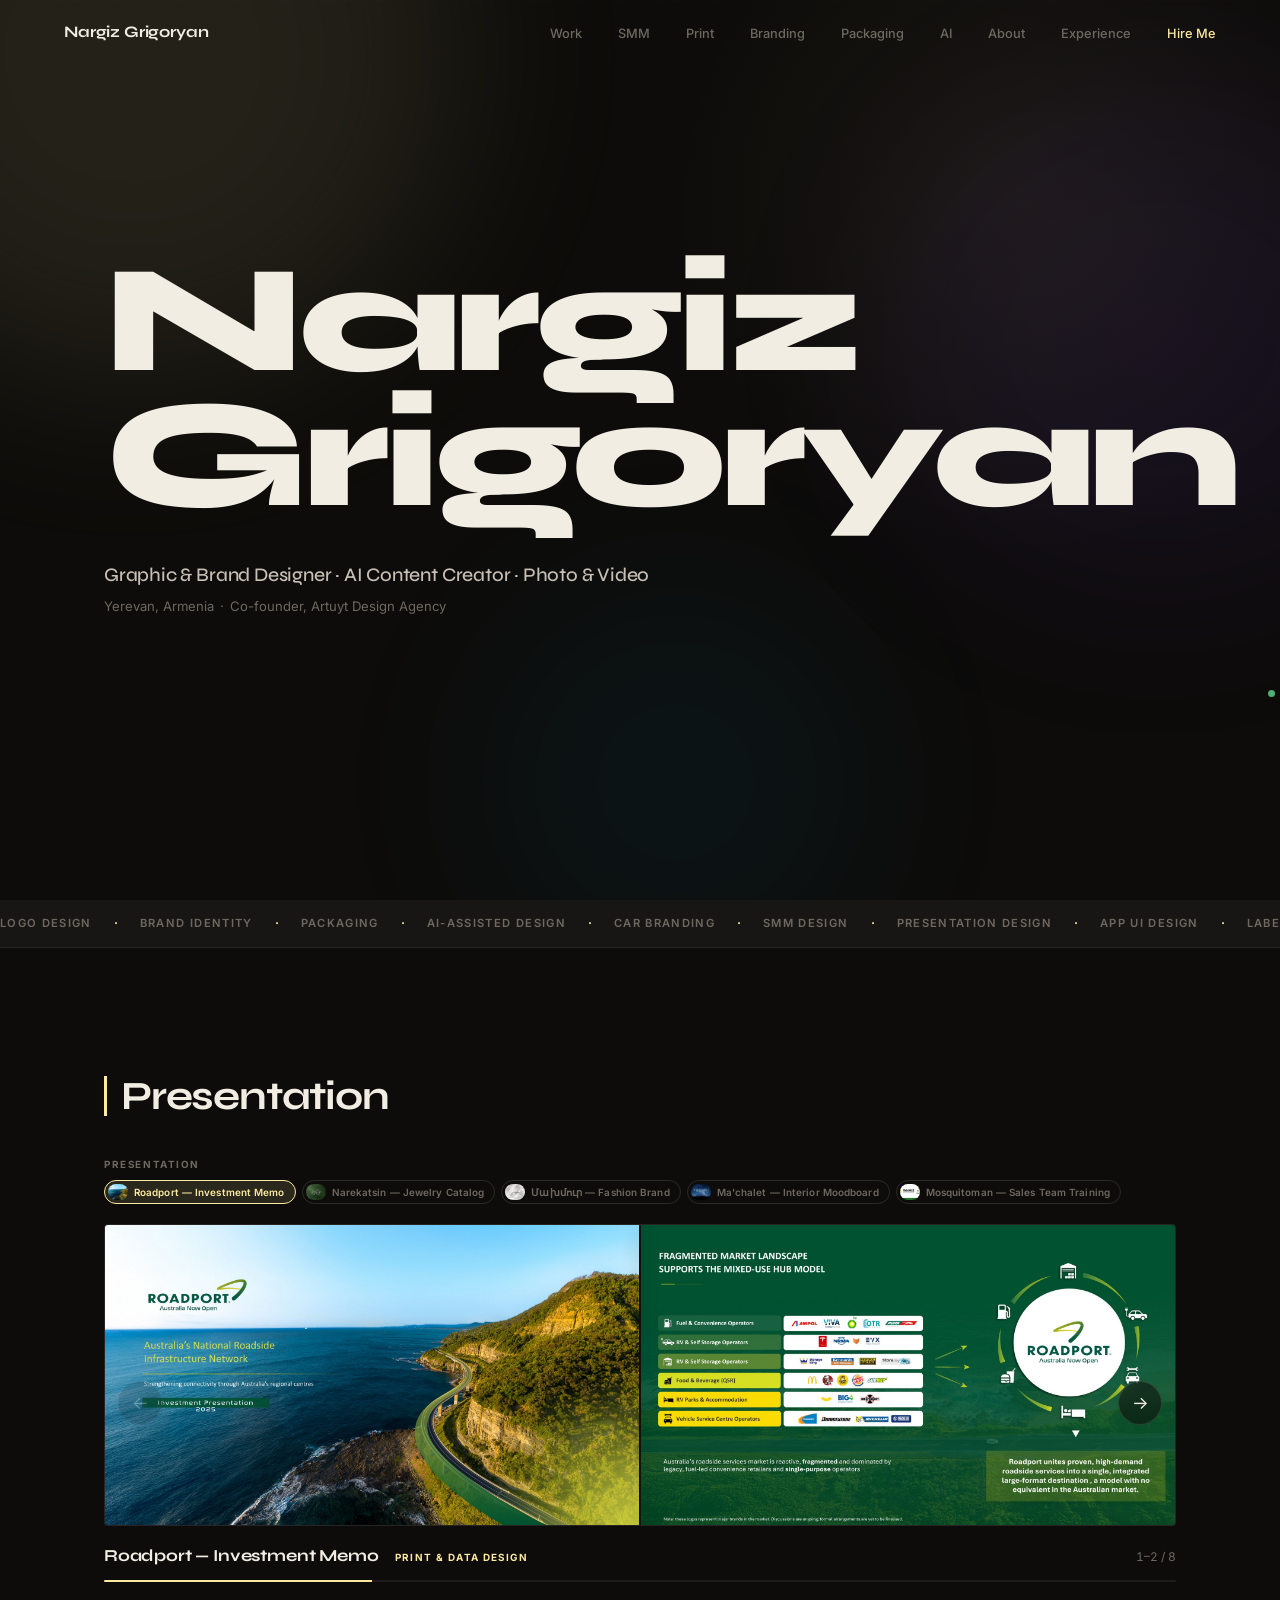
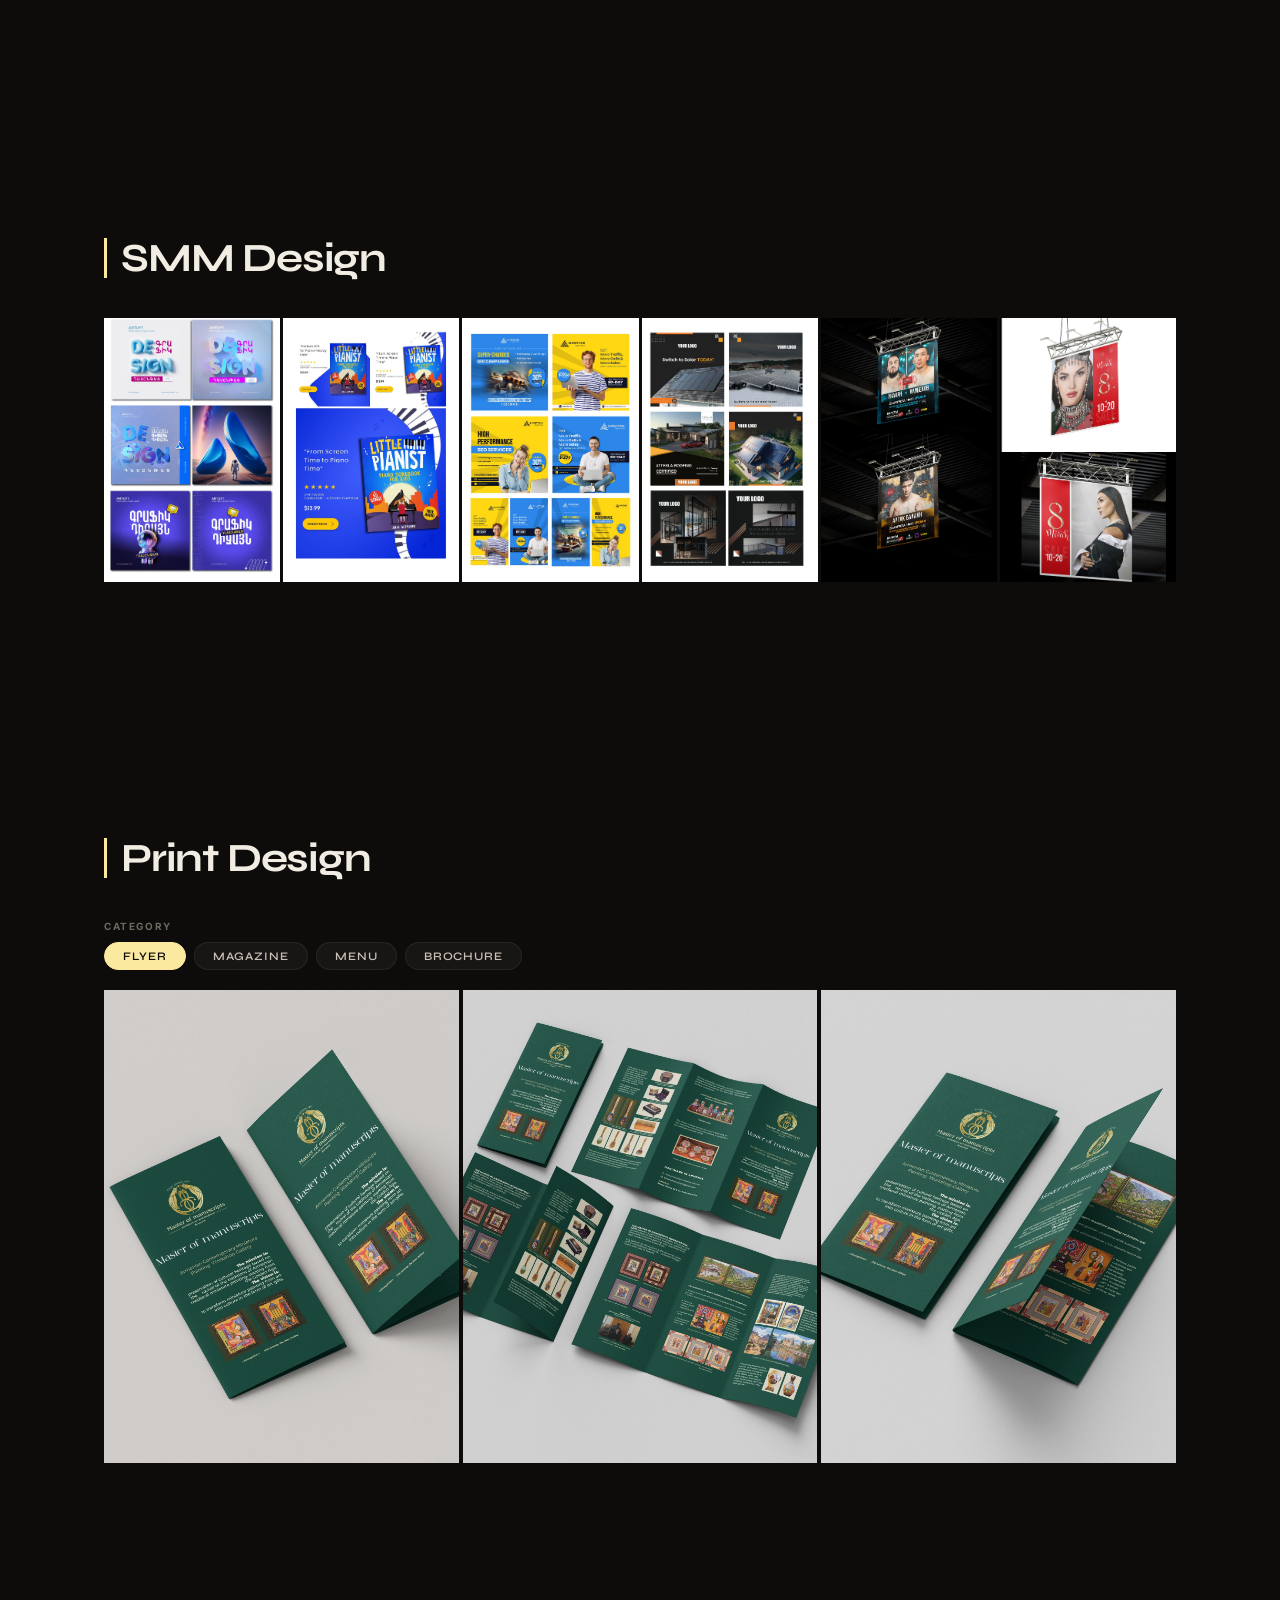
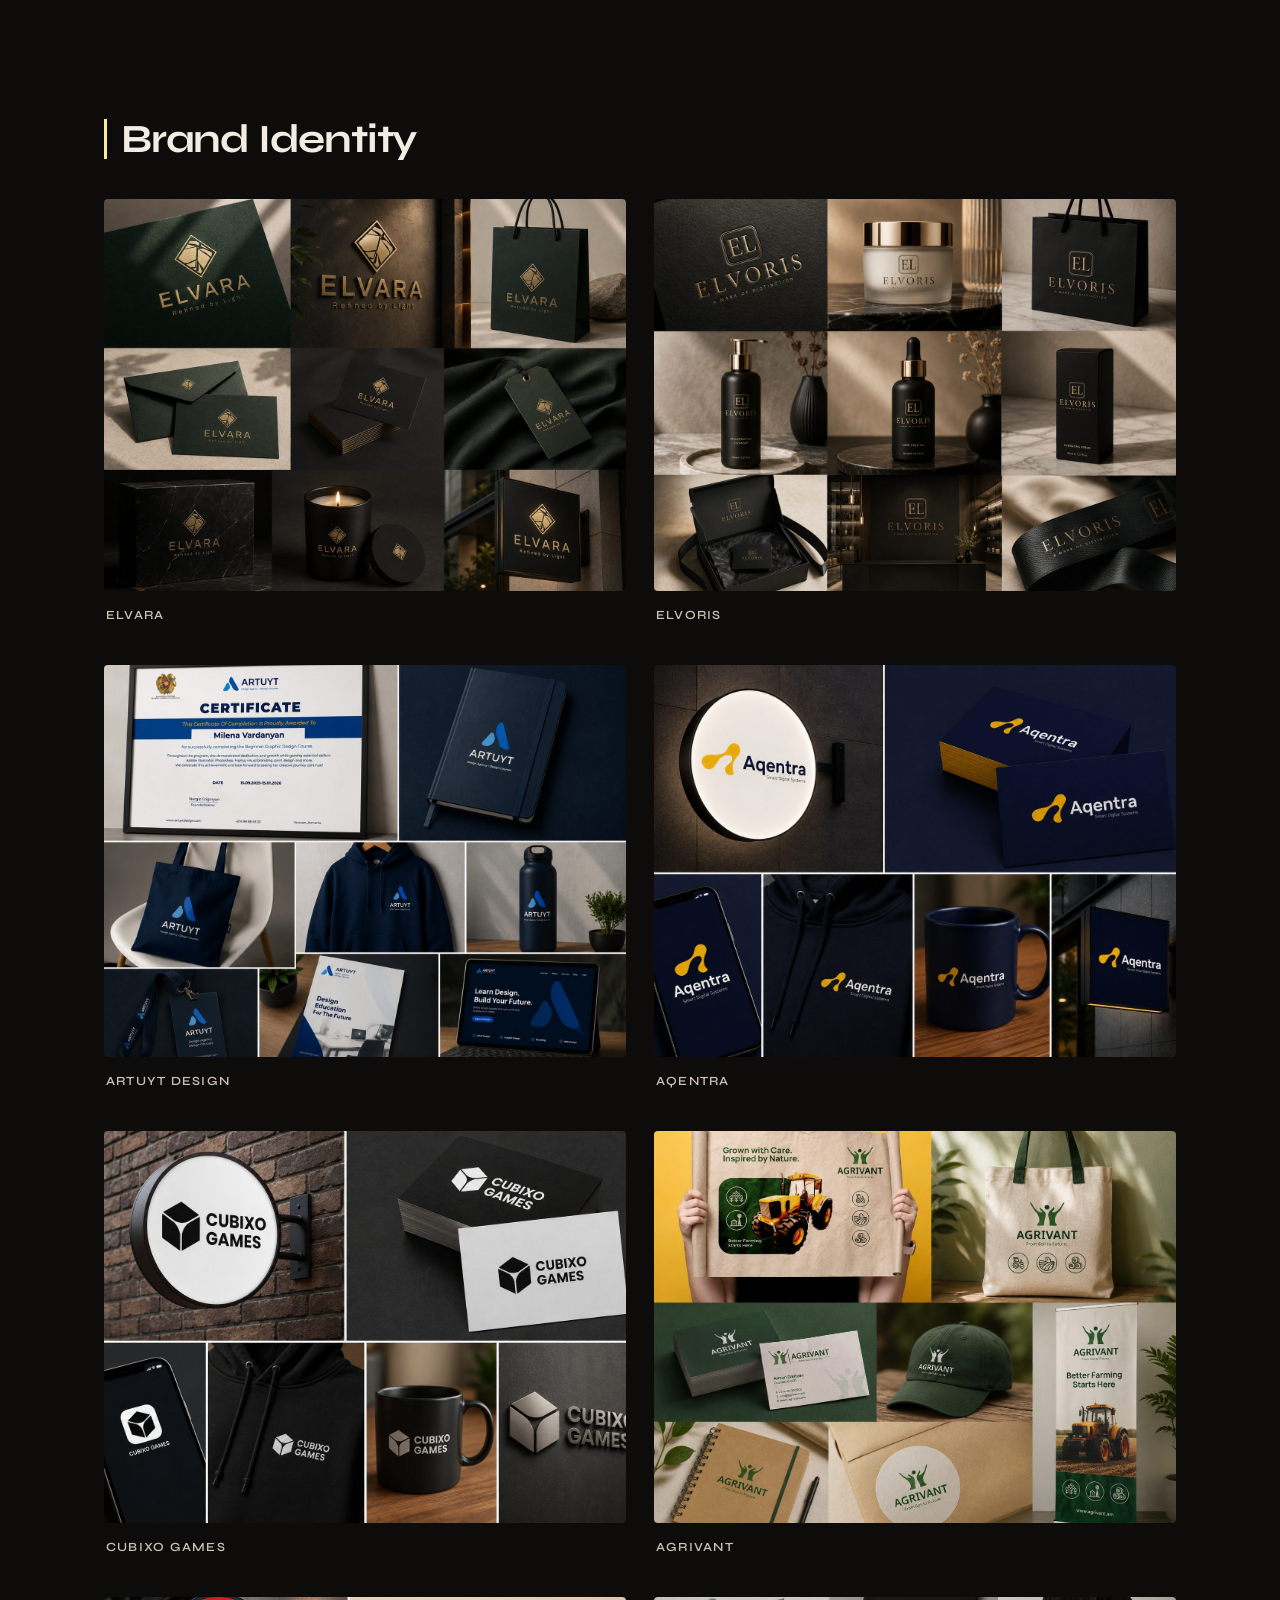
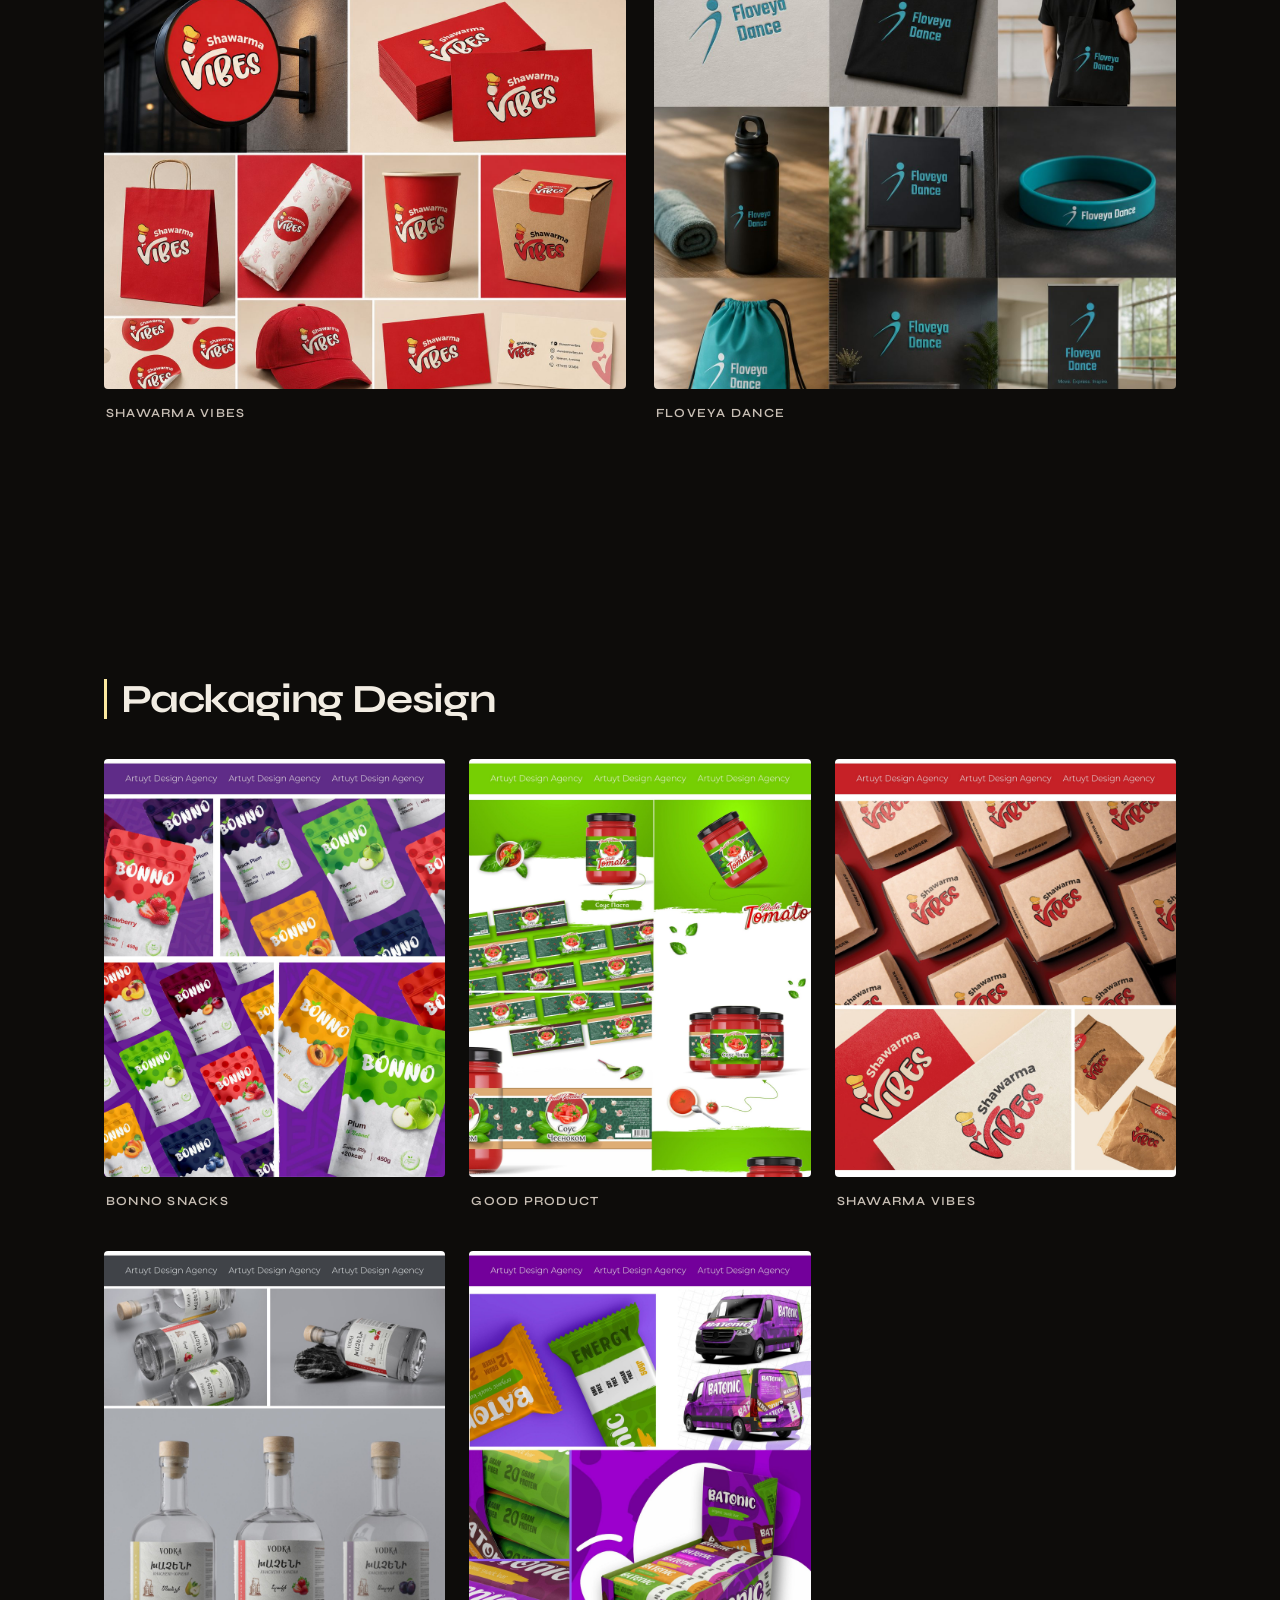
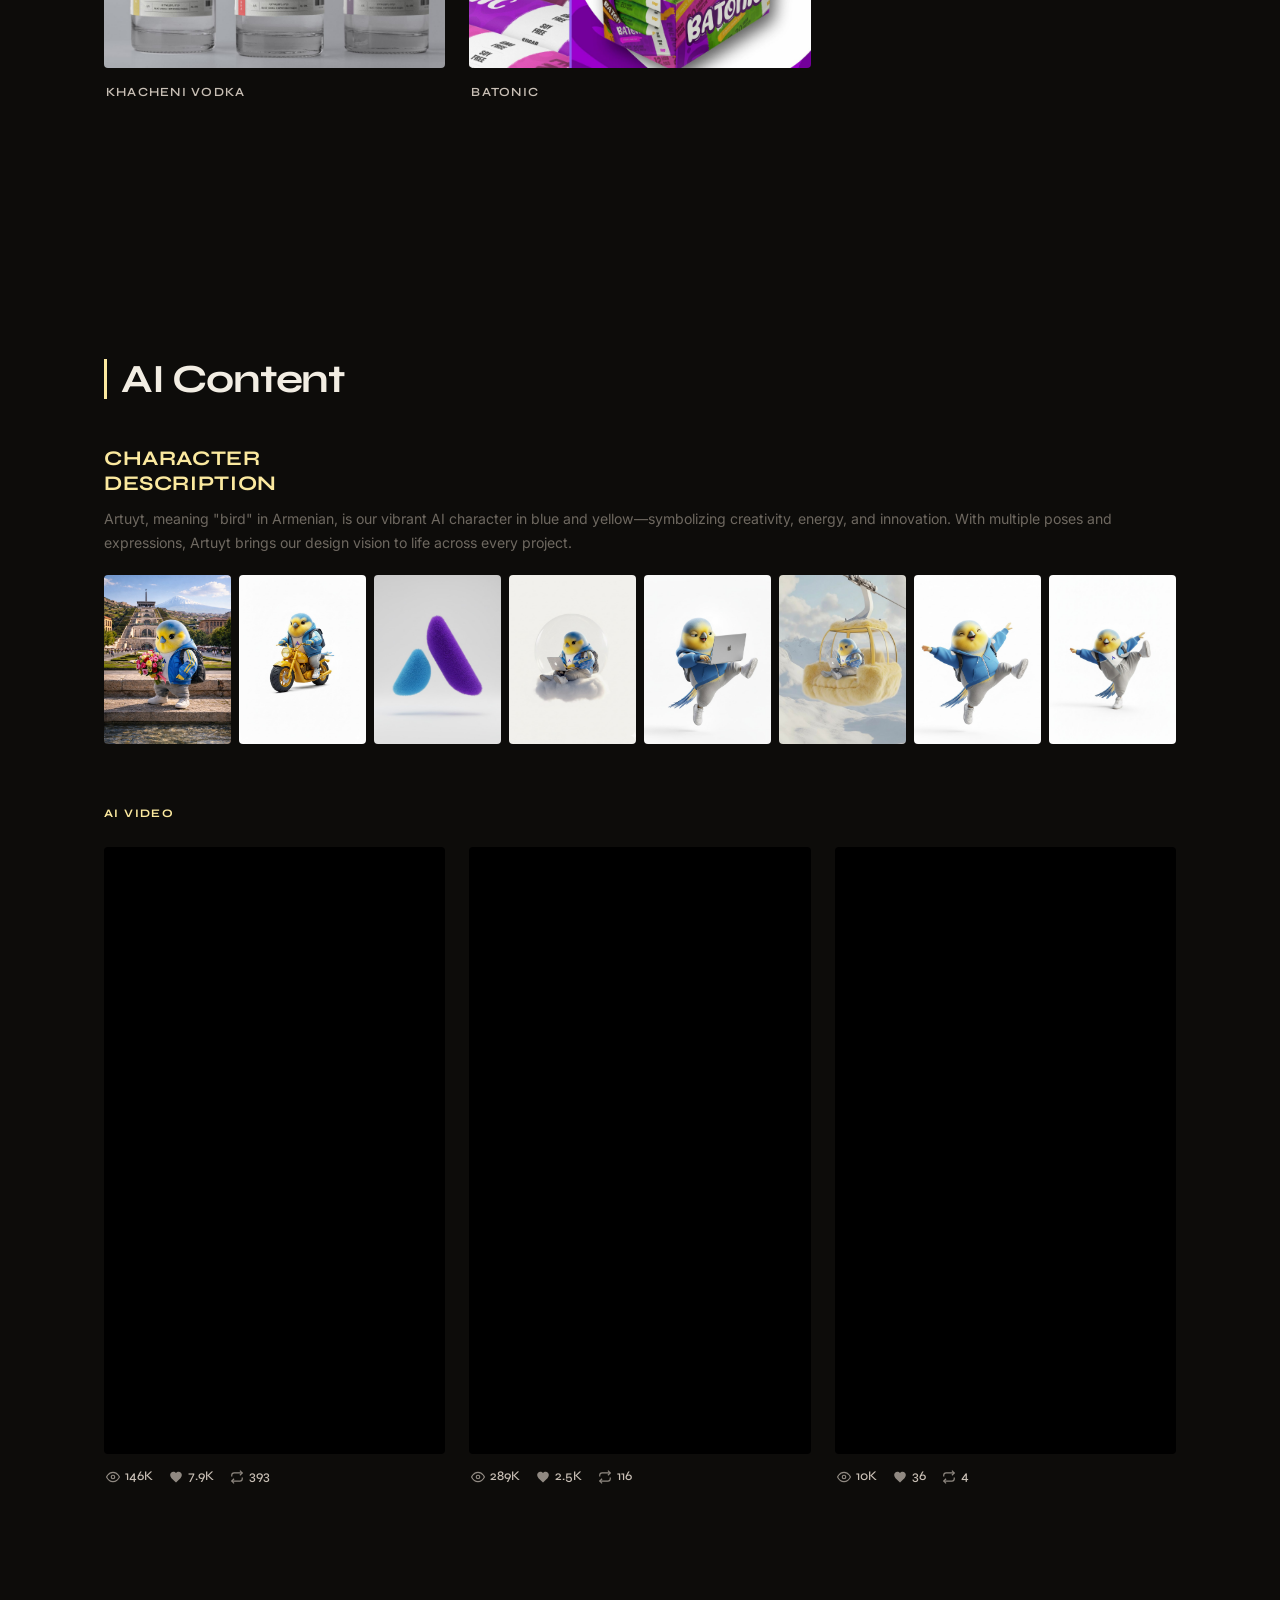
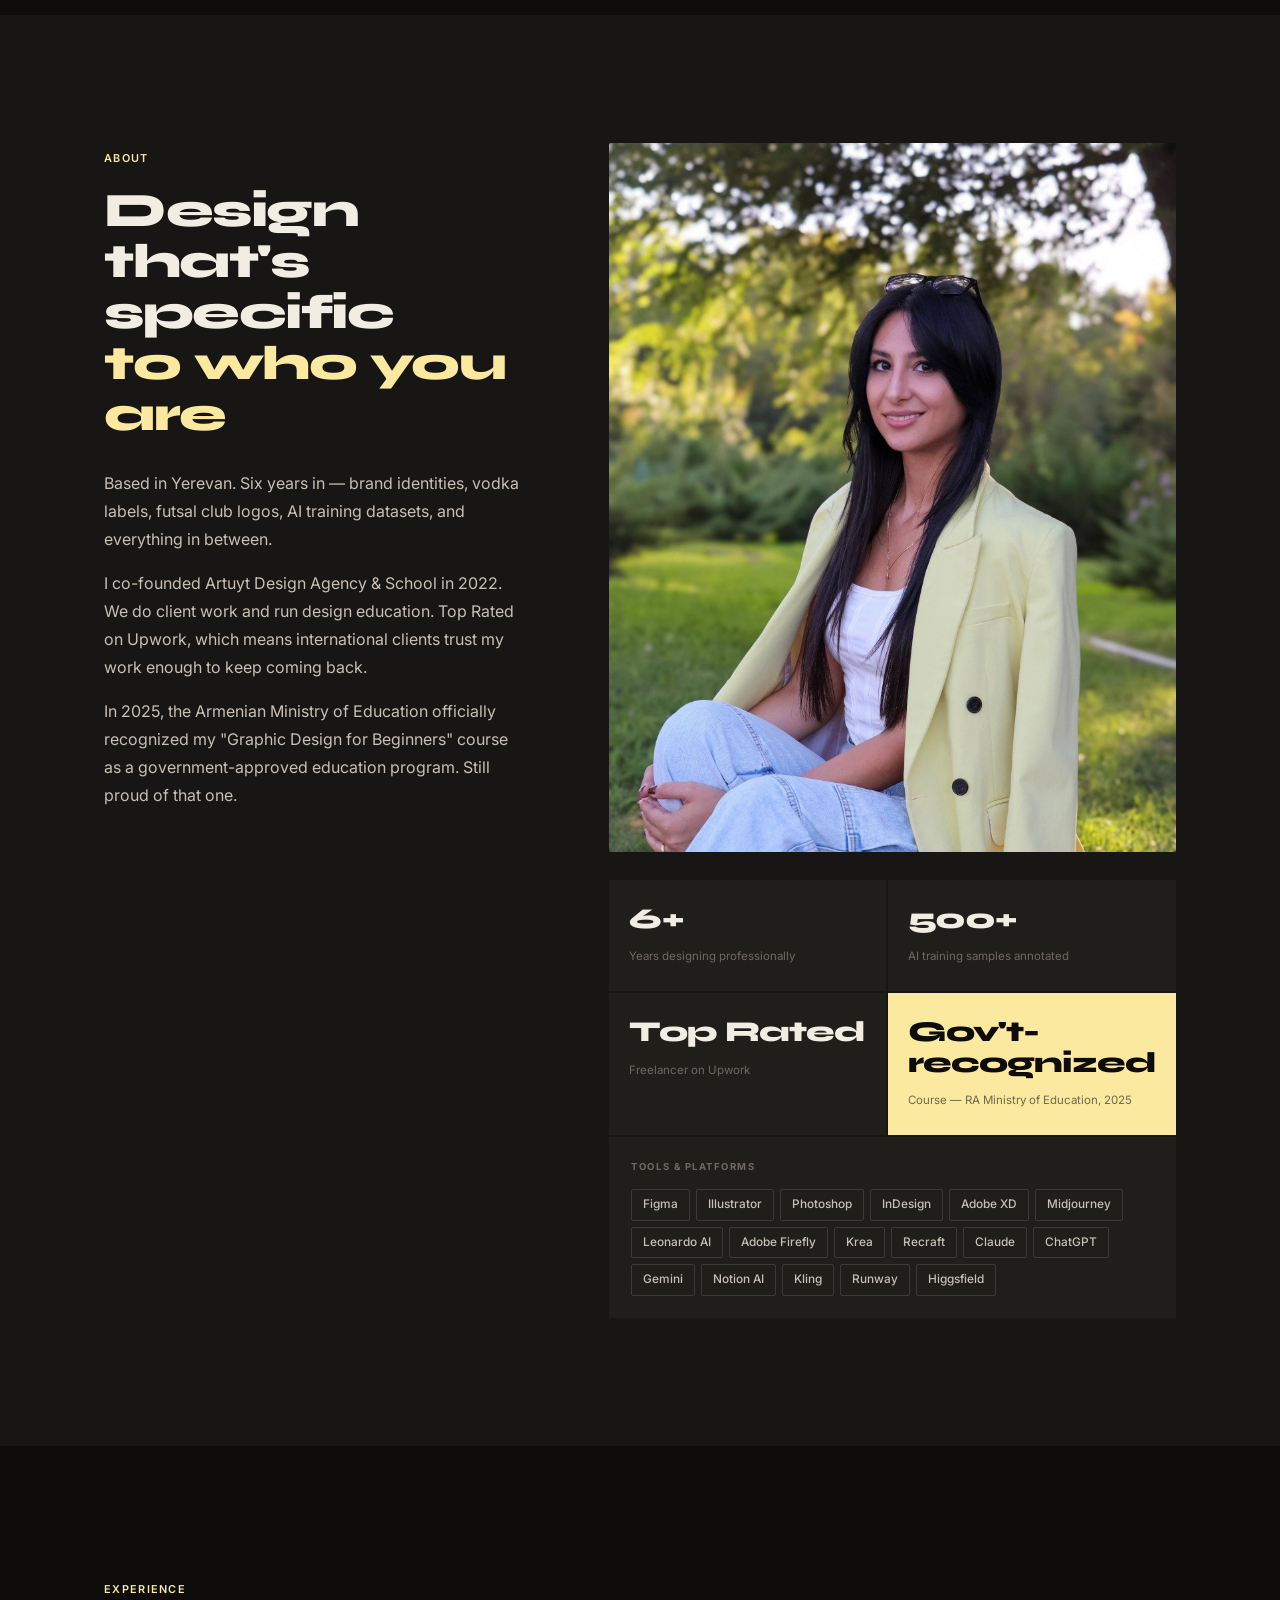
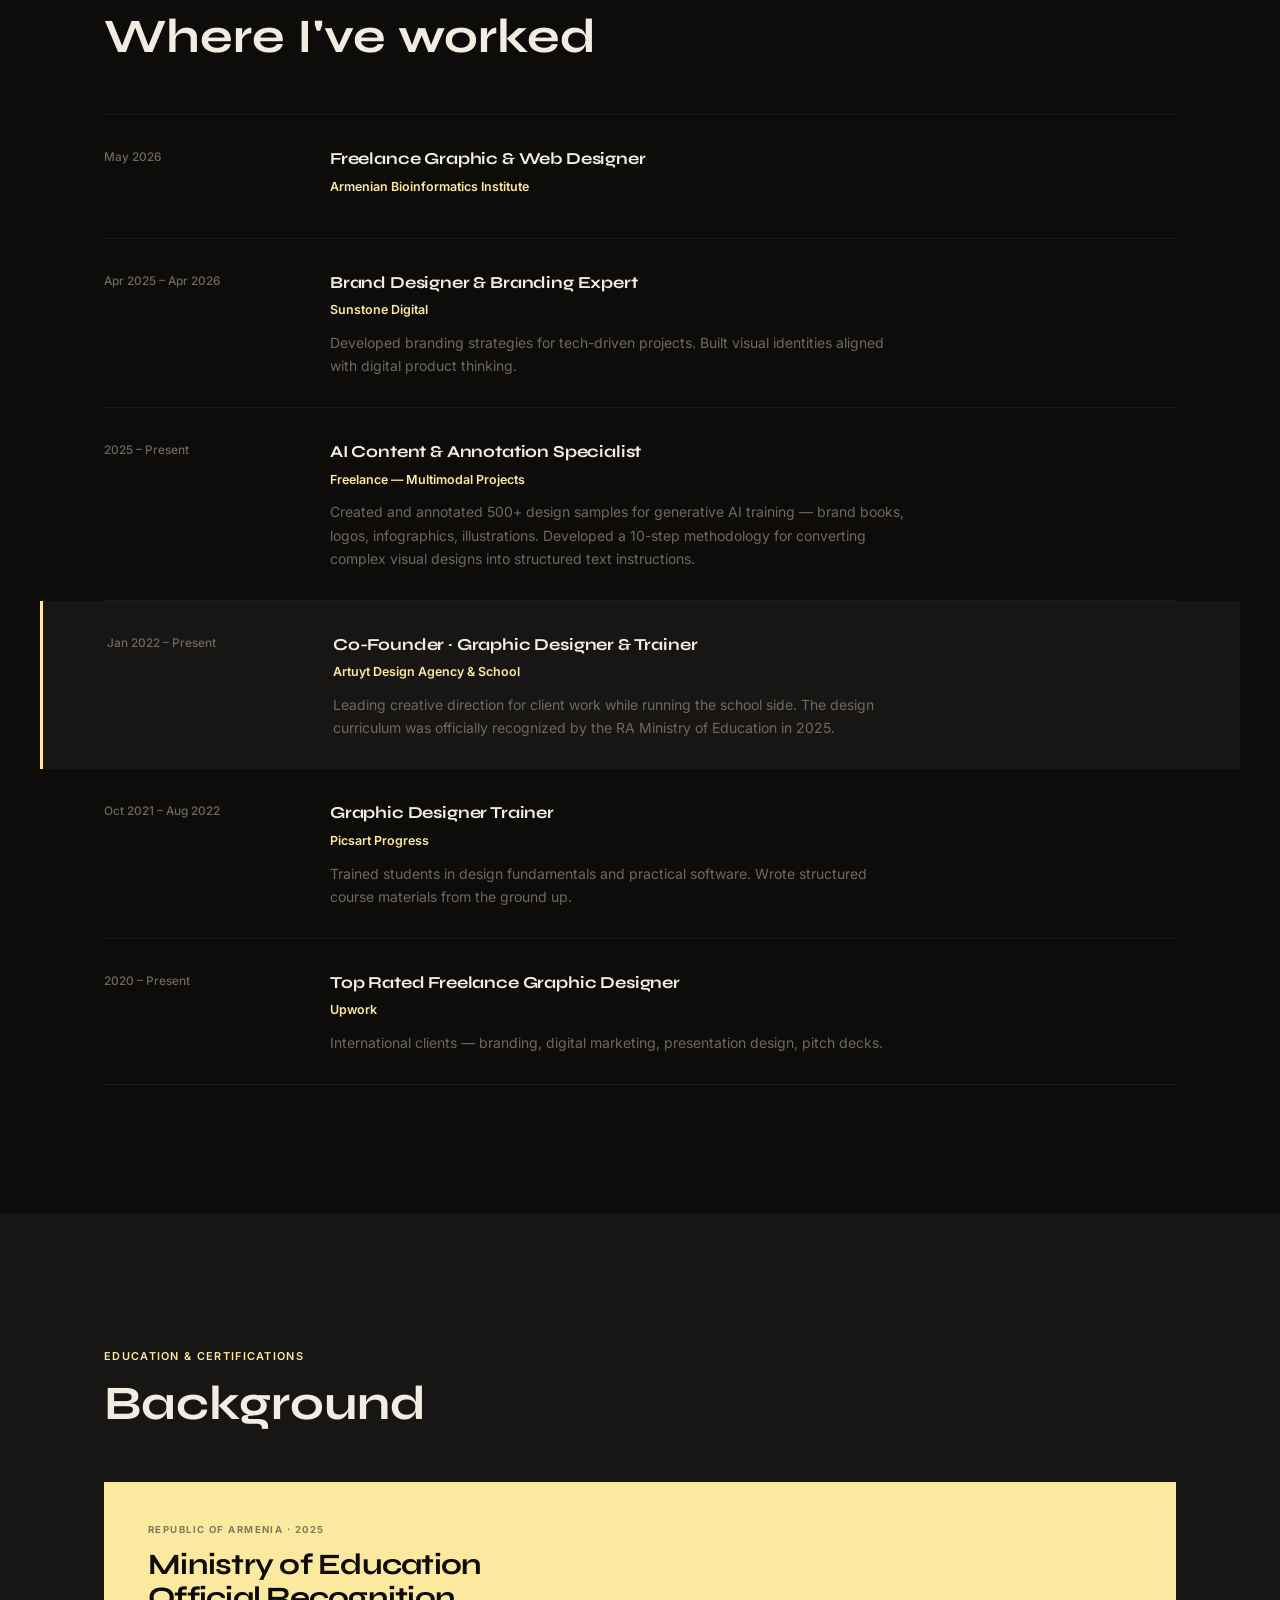
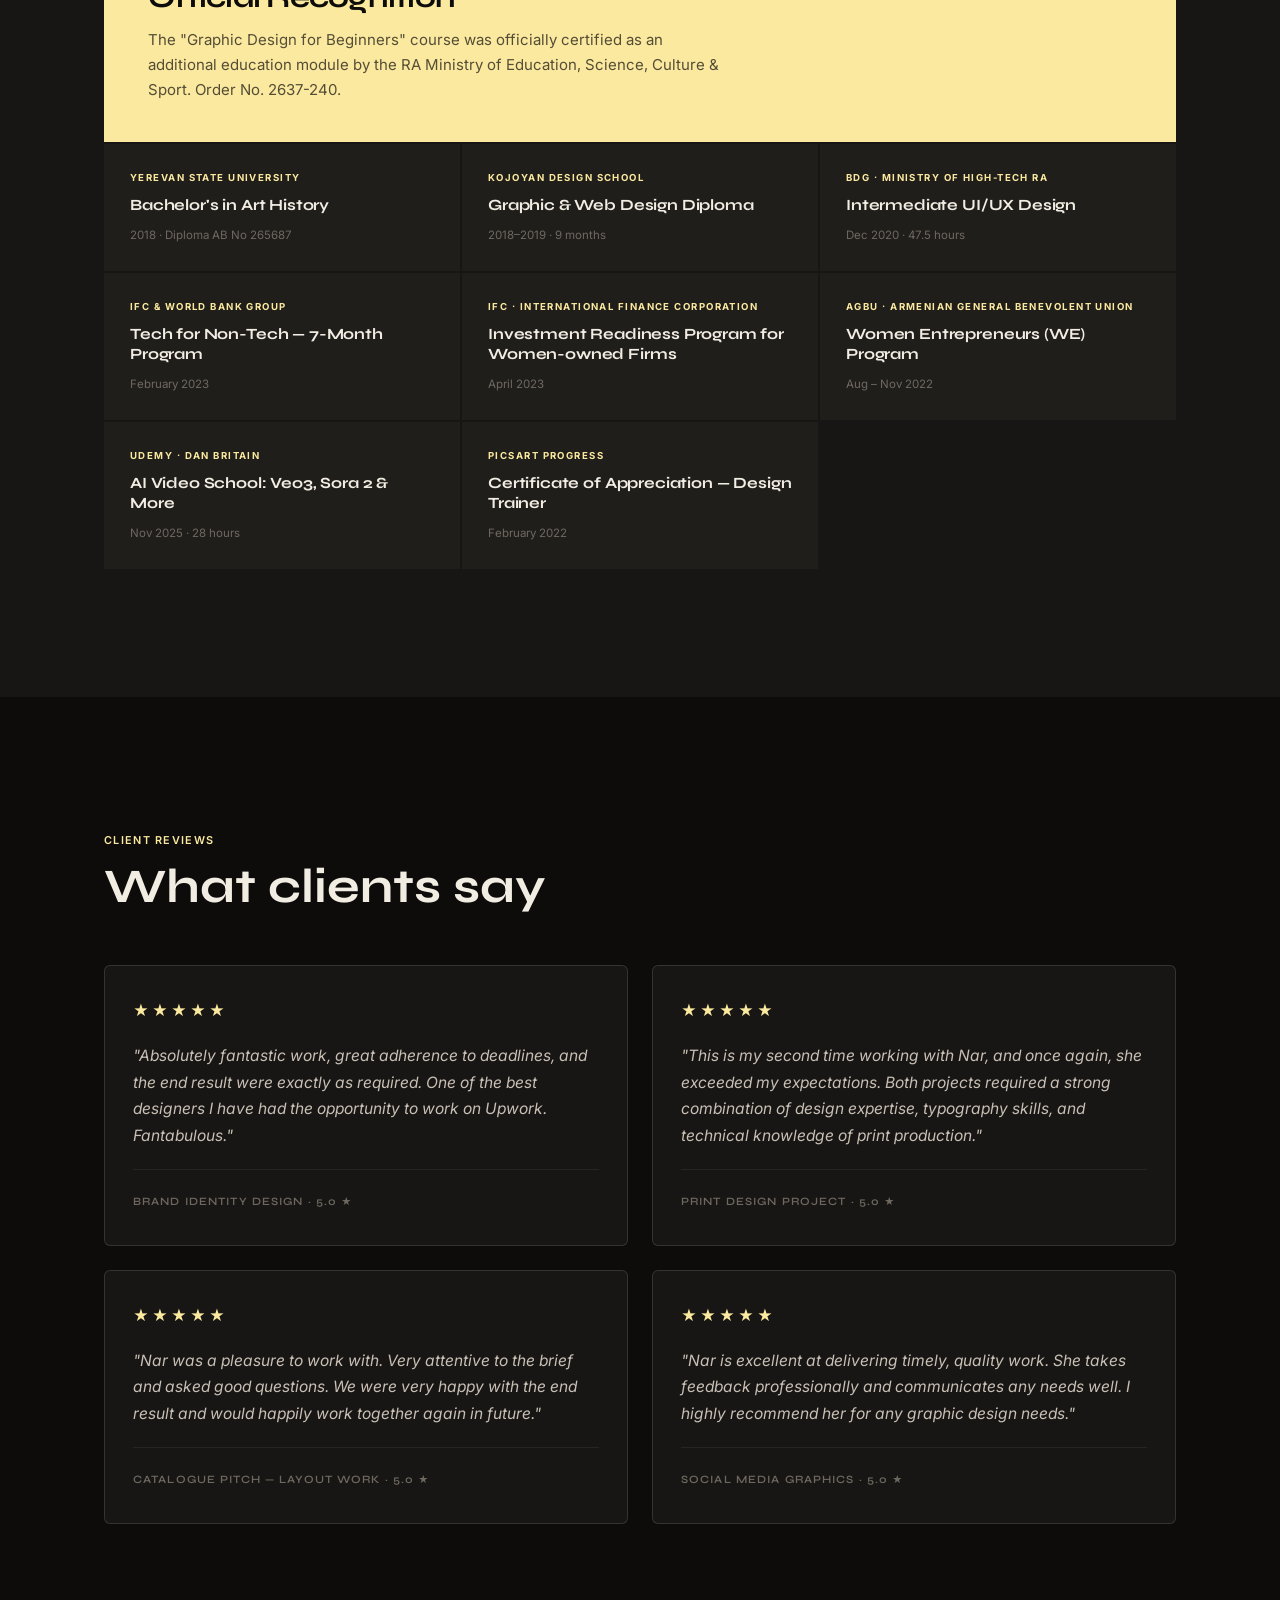
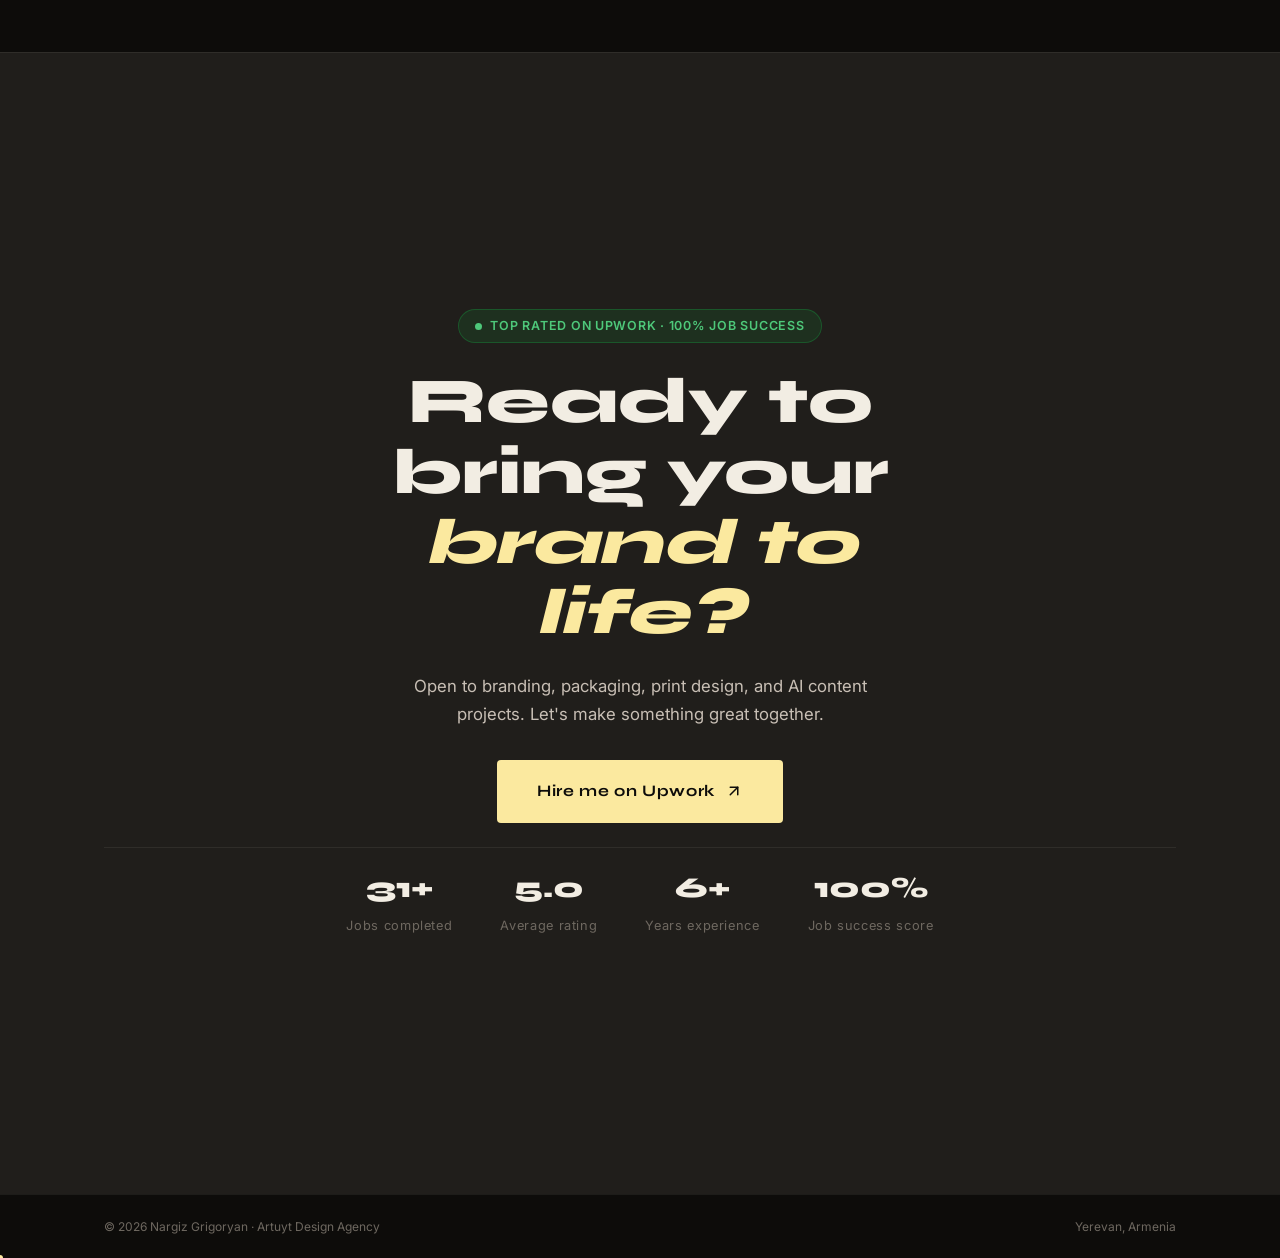
==== commit 9bb4380a: "Remove external social links from Upwork version (Behance, LinkedIn, Instagram)" ====
--- a/index-upwork.html
+++ b/index-upwork.html
@@ -288,11 +288,6 @@
           <p>Based in Yerevan. Six years in — brand identities, vodka labels, futsal club logos, AI training datasets, and everything in between.</p>
           <p>I co-founded Artuyt Design Agency &amp; School in 2022. We do client work and run design education. Top Rated on Upwork, which means international clients trust my work enough to keep coming back.</p>
           <p>In 2025, the Armenian Ministry of Education officially recognized my "Graphic Design for Beginners" course as a government-approved education program. Still proud of that one.</p>
-          <div class="about-links">
-            <a href="https://www.behance.net/GrigorianNar" target="_blank" rel="noopener" class="about-link">Behance ↗</a>
-            <a href="https://www.linkedin.com/in/nargrigoryan/" target="_blank" rel="noopener" class="about-link">LinkedIn ↗</a>
-            <a href="https://www.instagram.com/nargizgrigoryan" target="_blank" rel="noopener" class="about-link">Instagram ↗</a>
-          </div>
         </div>
         <div class="about-right">
           <div class="about-portrait-wrap">
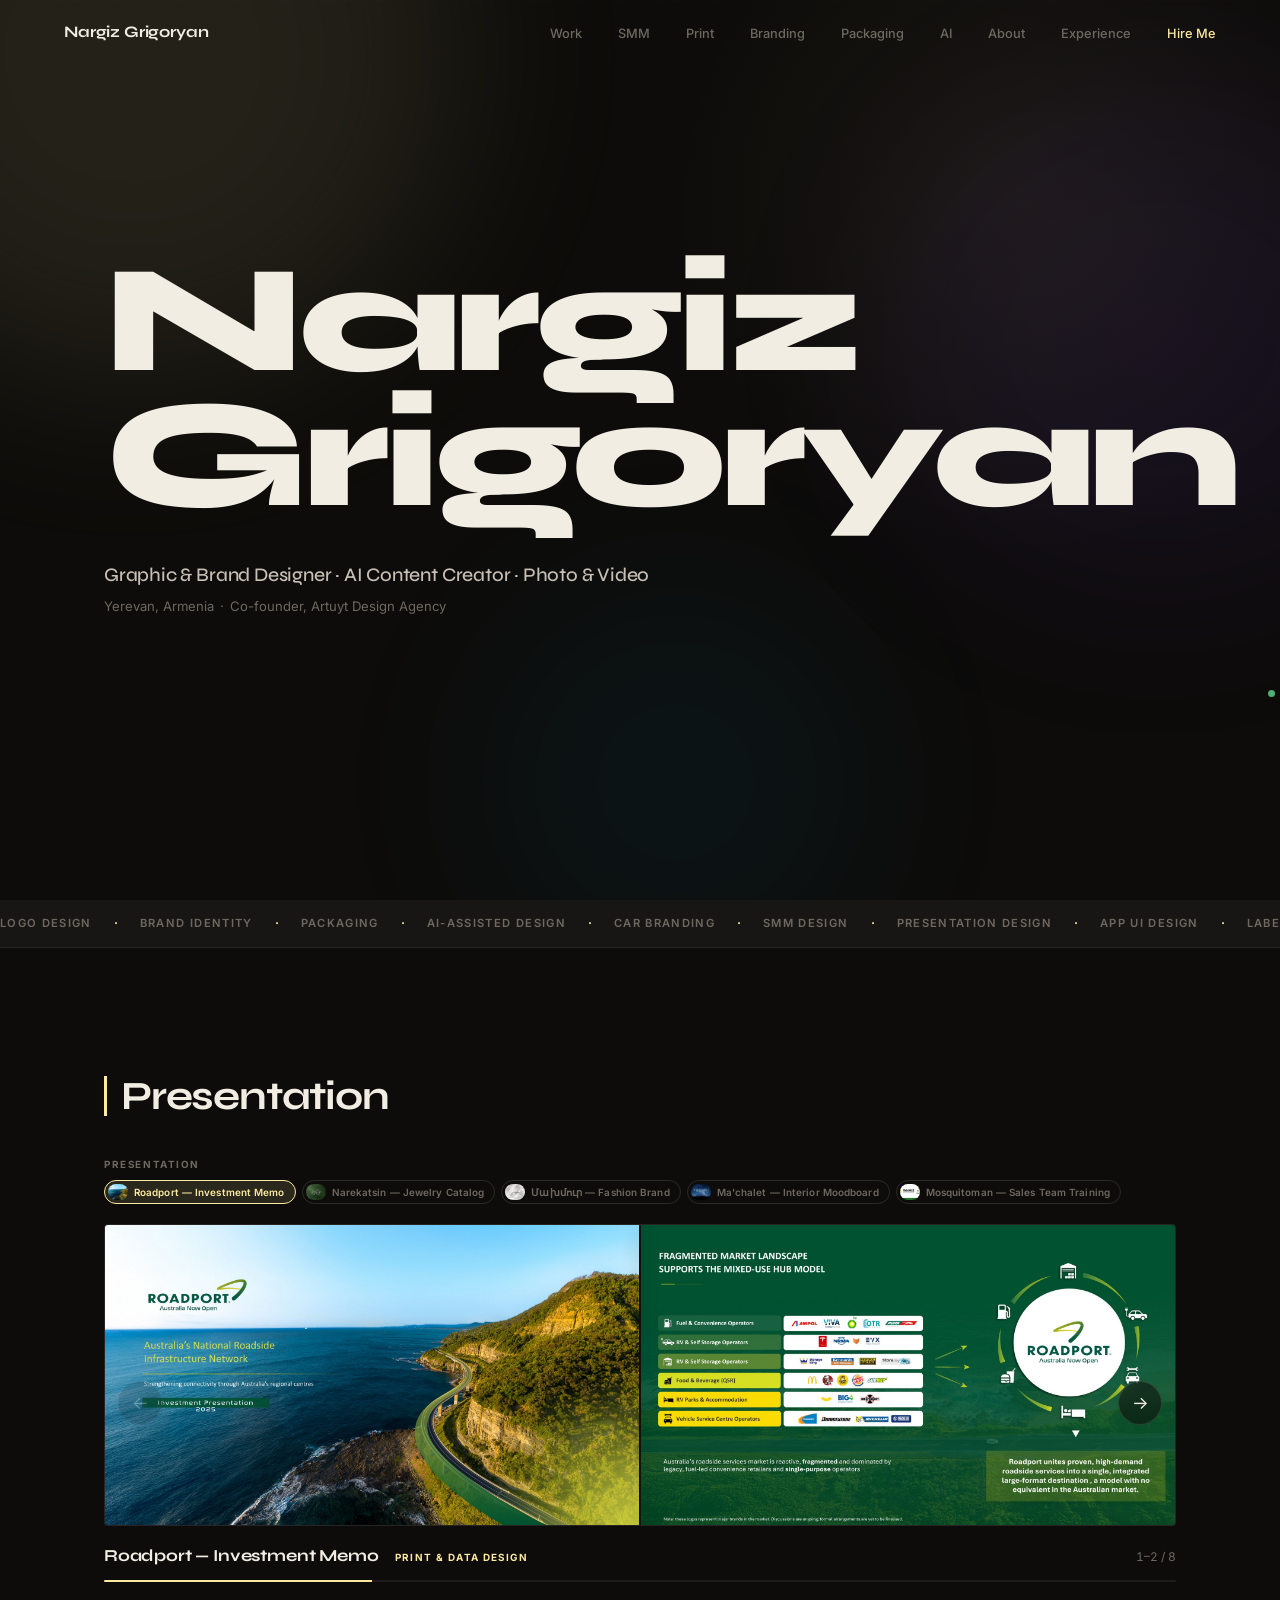
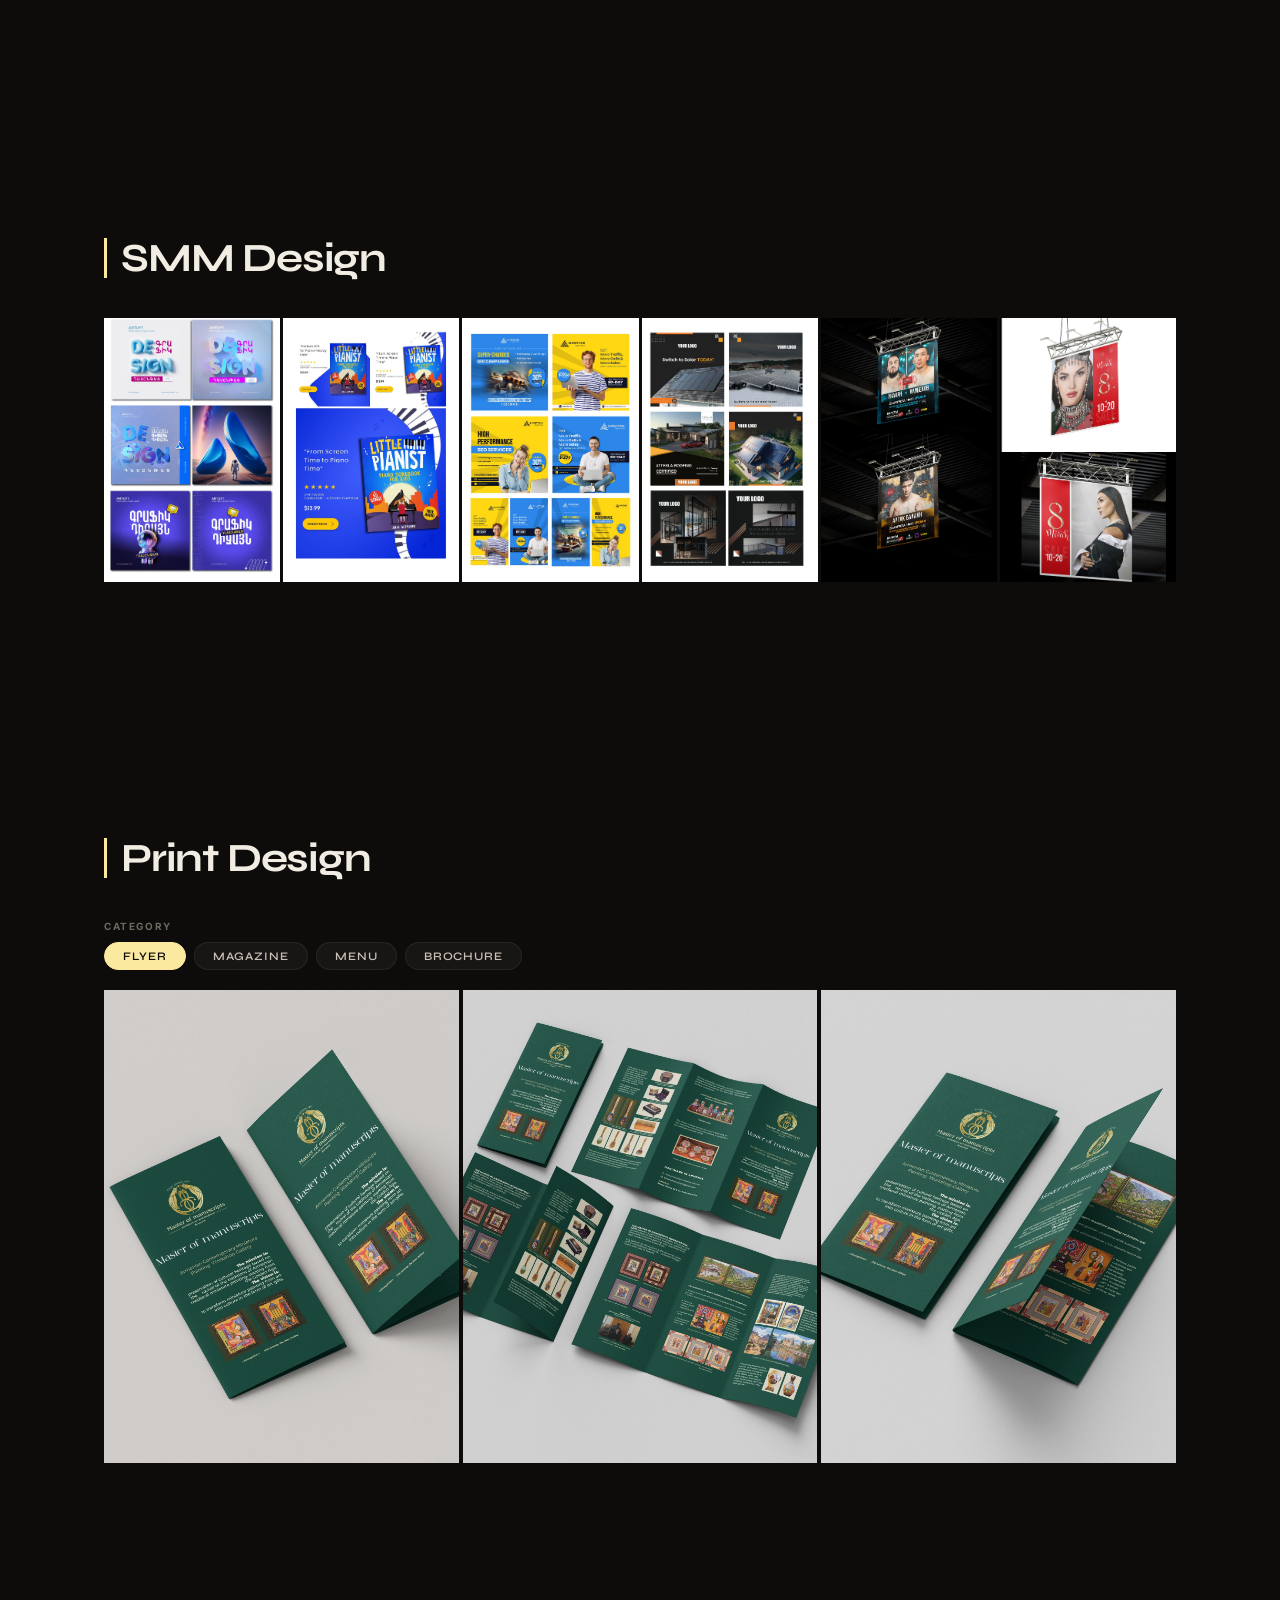
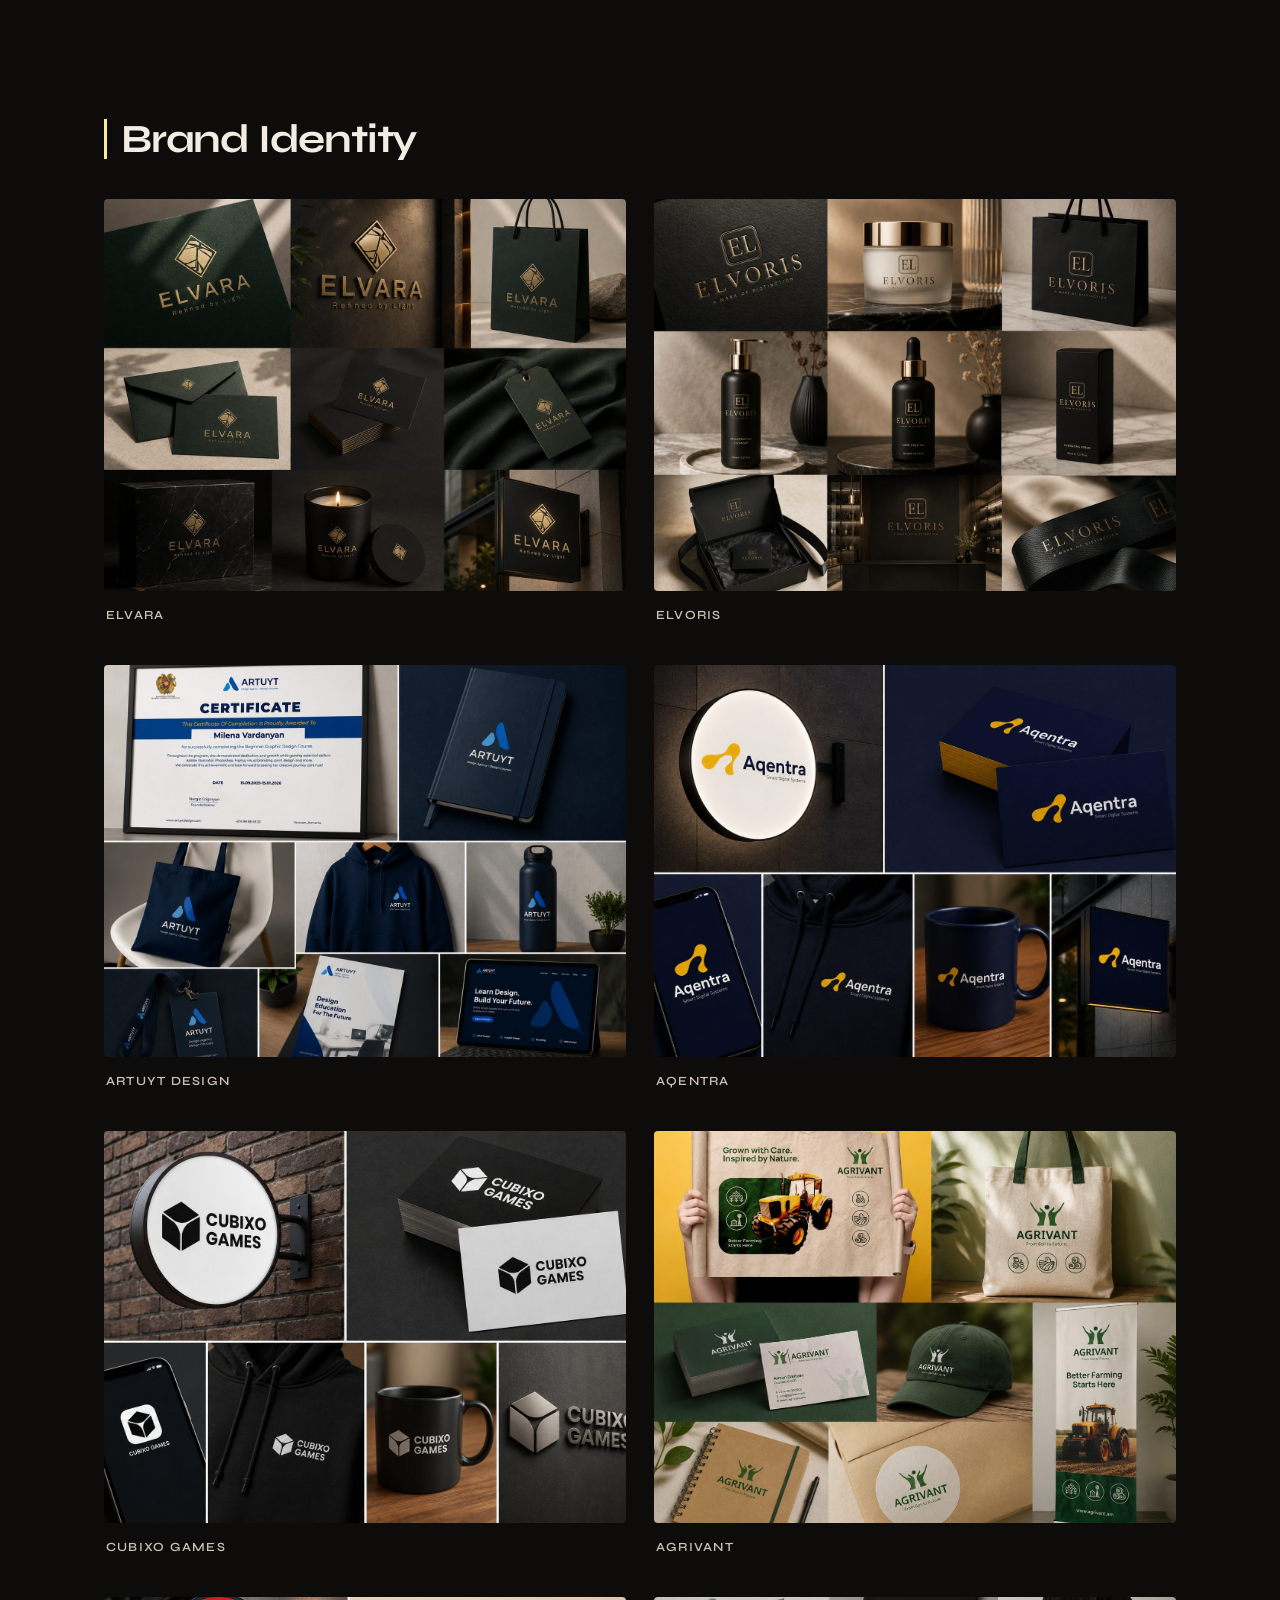
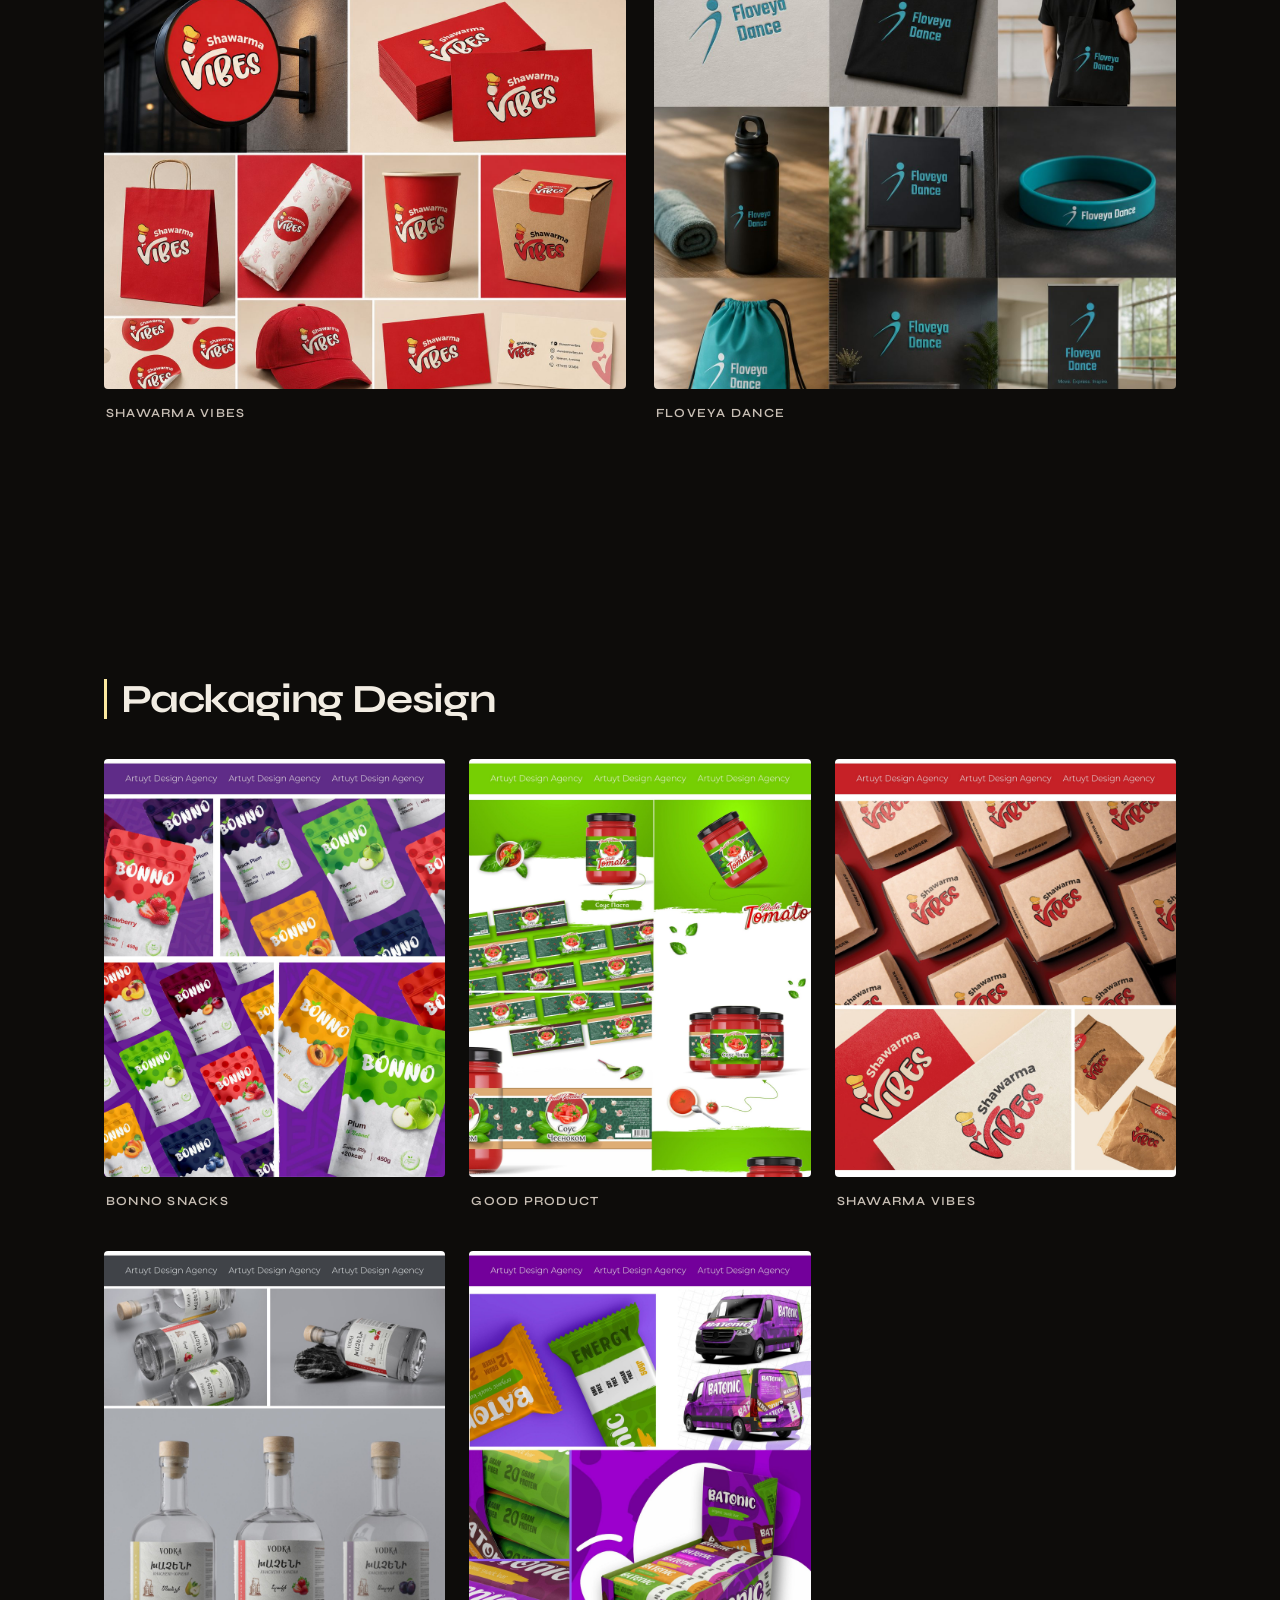
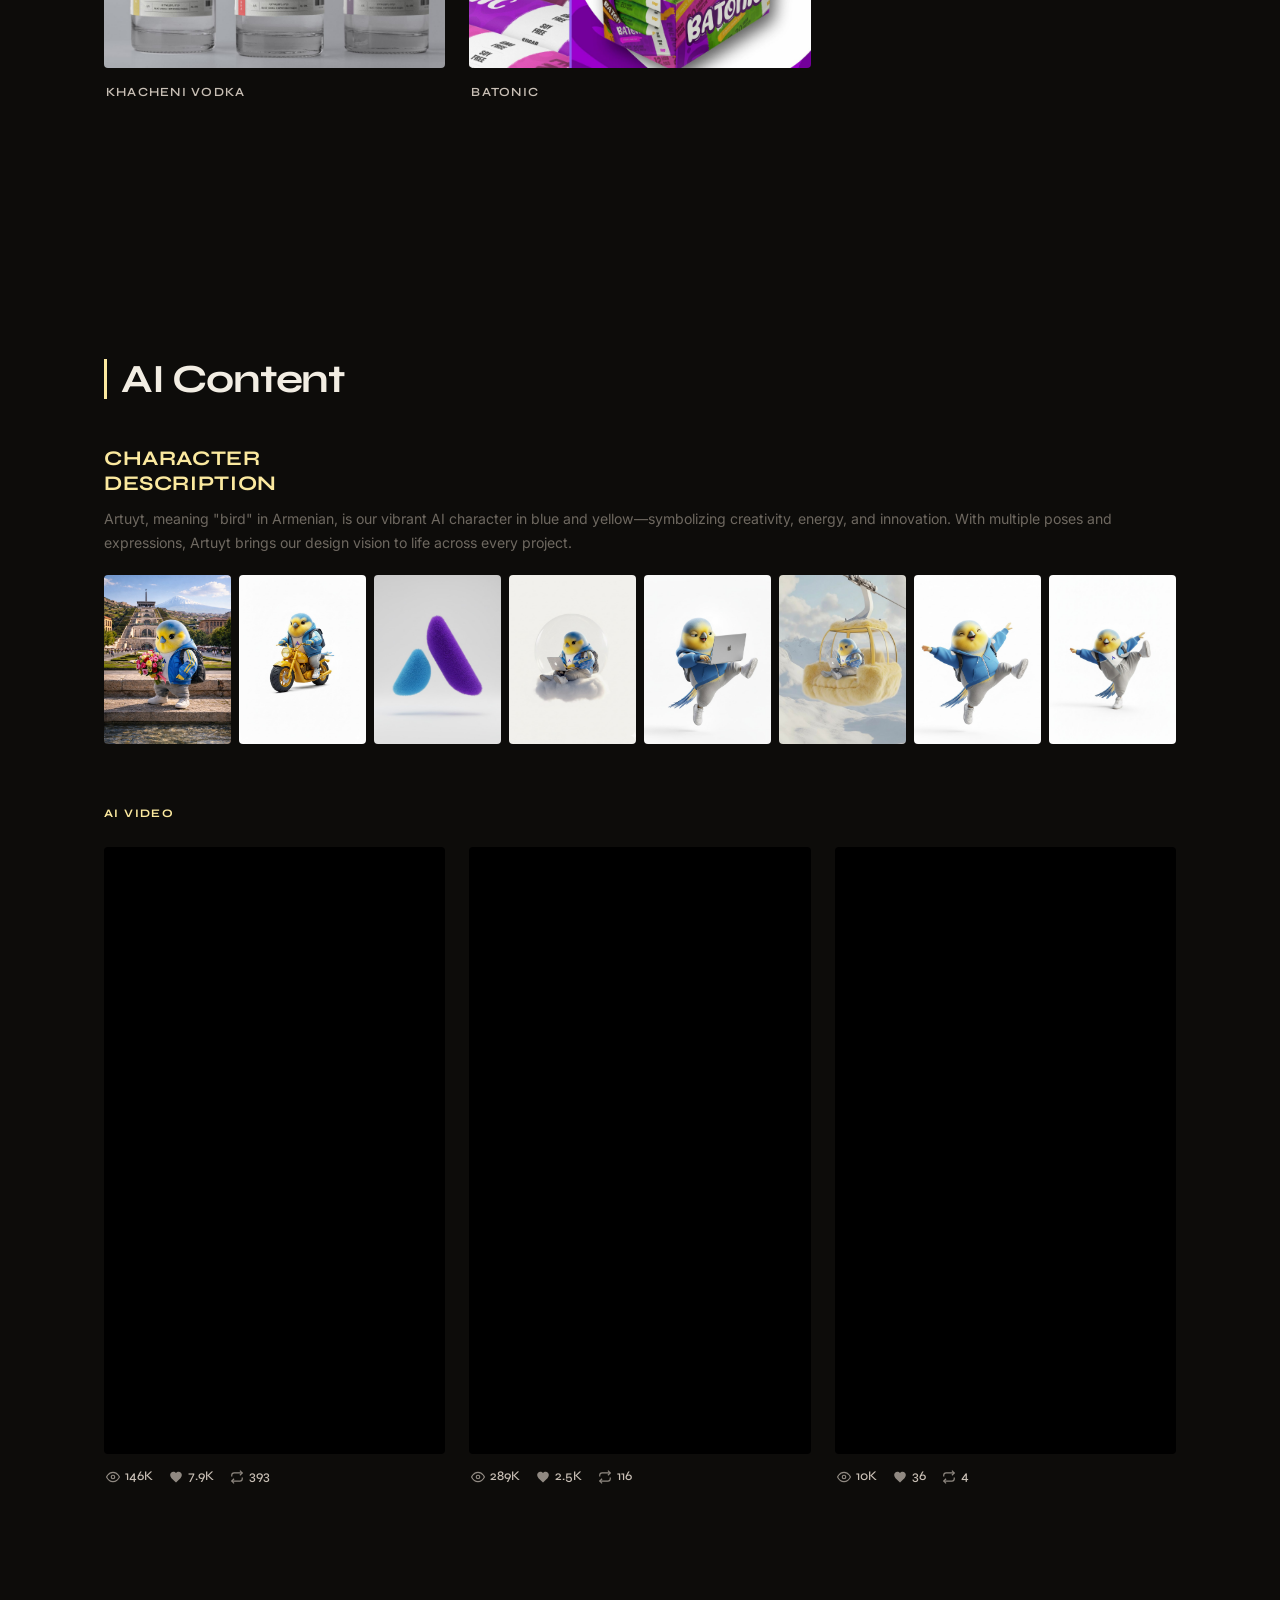
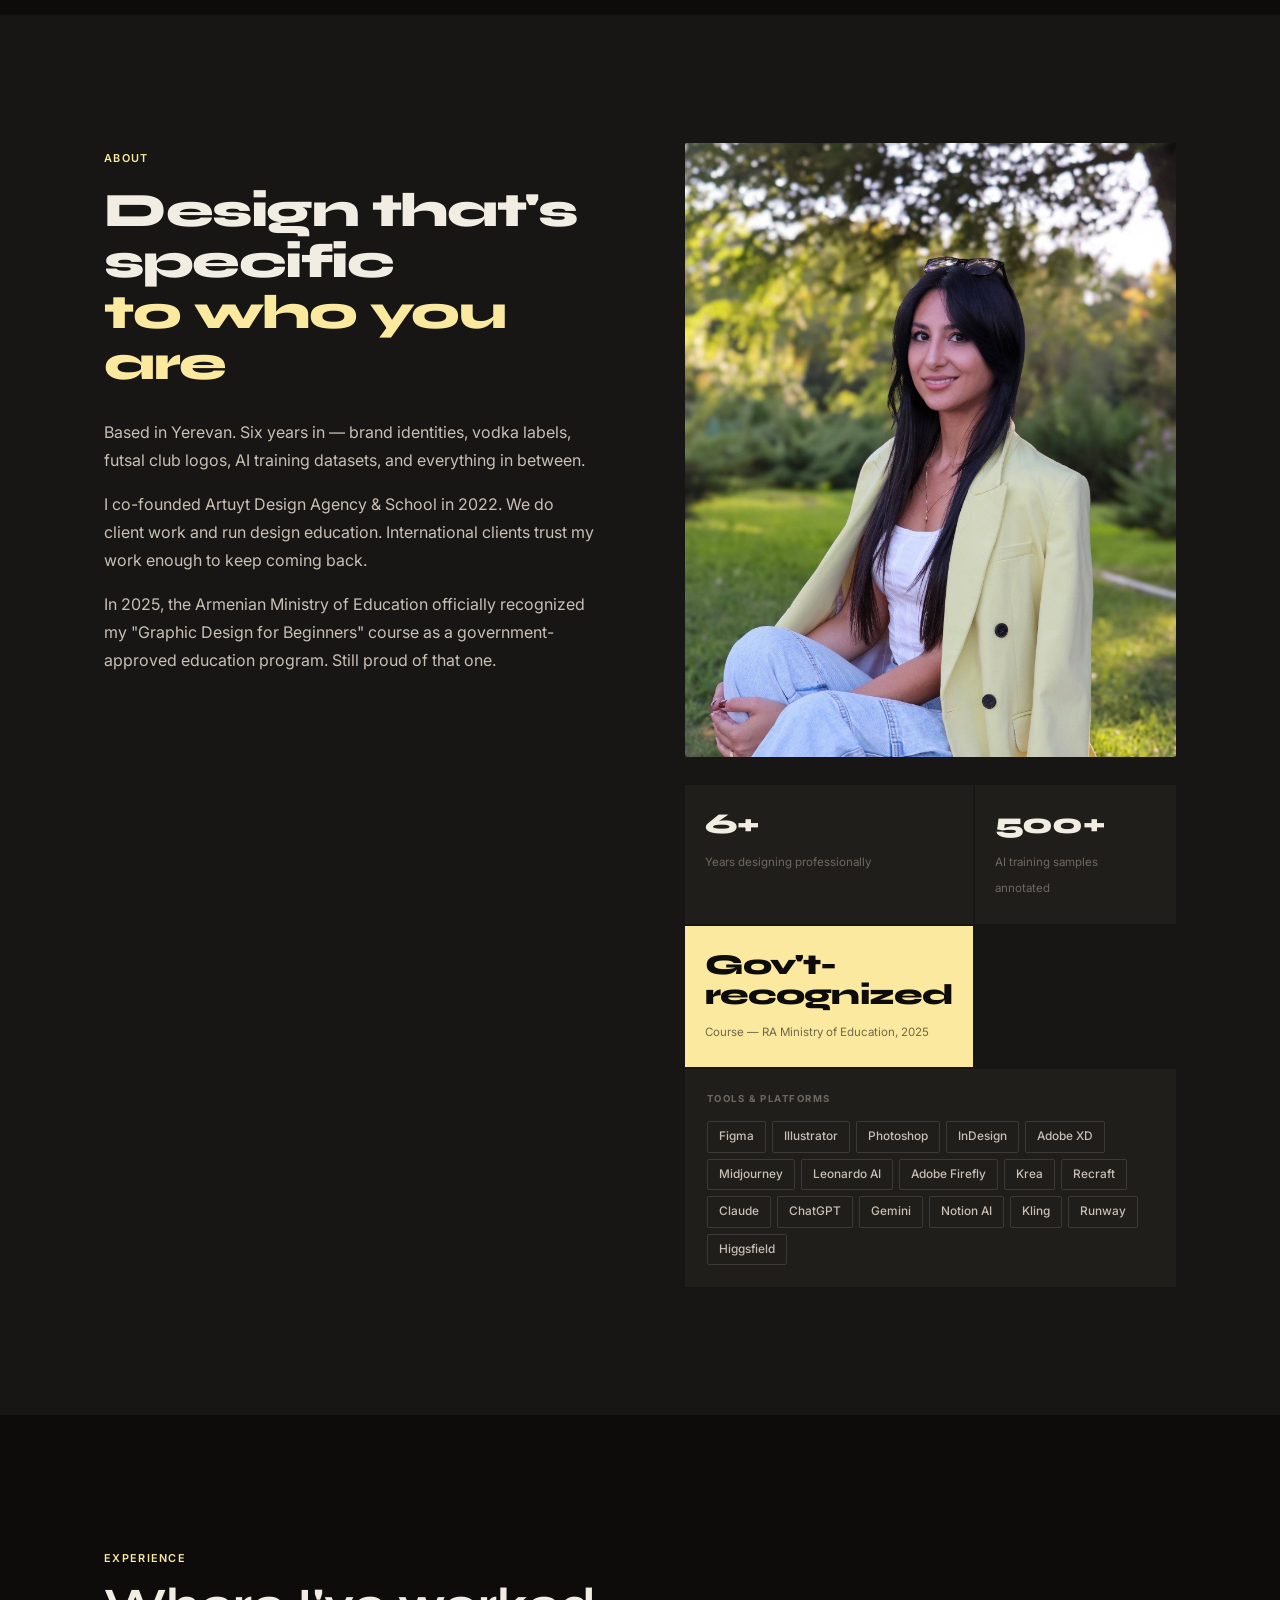
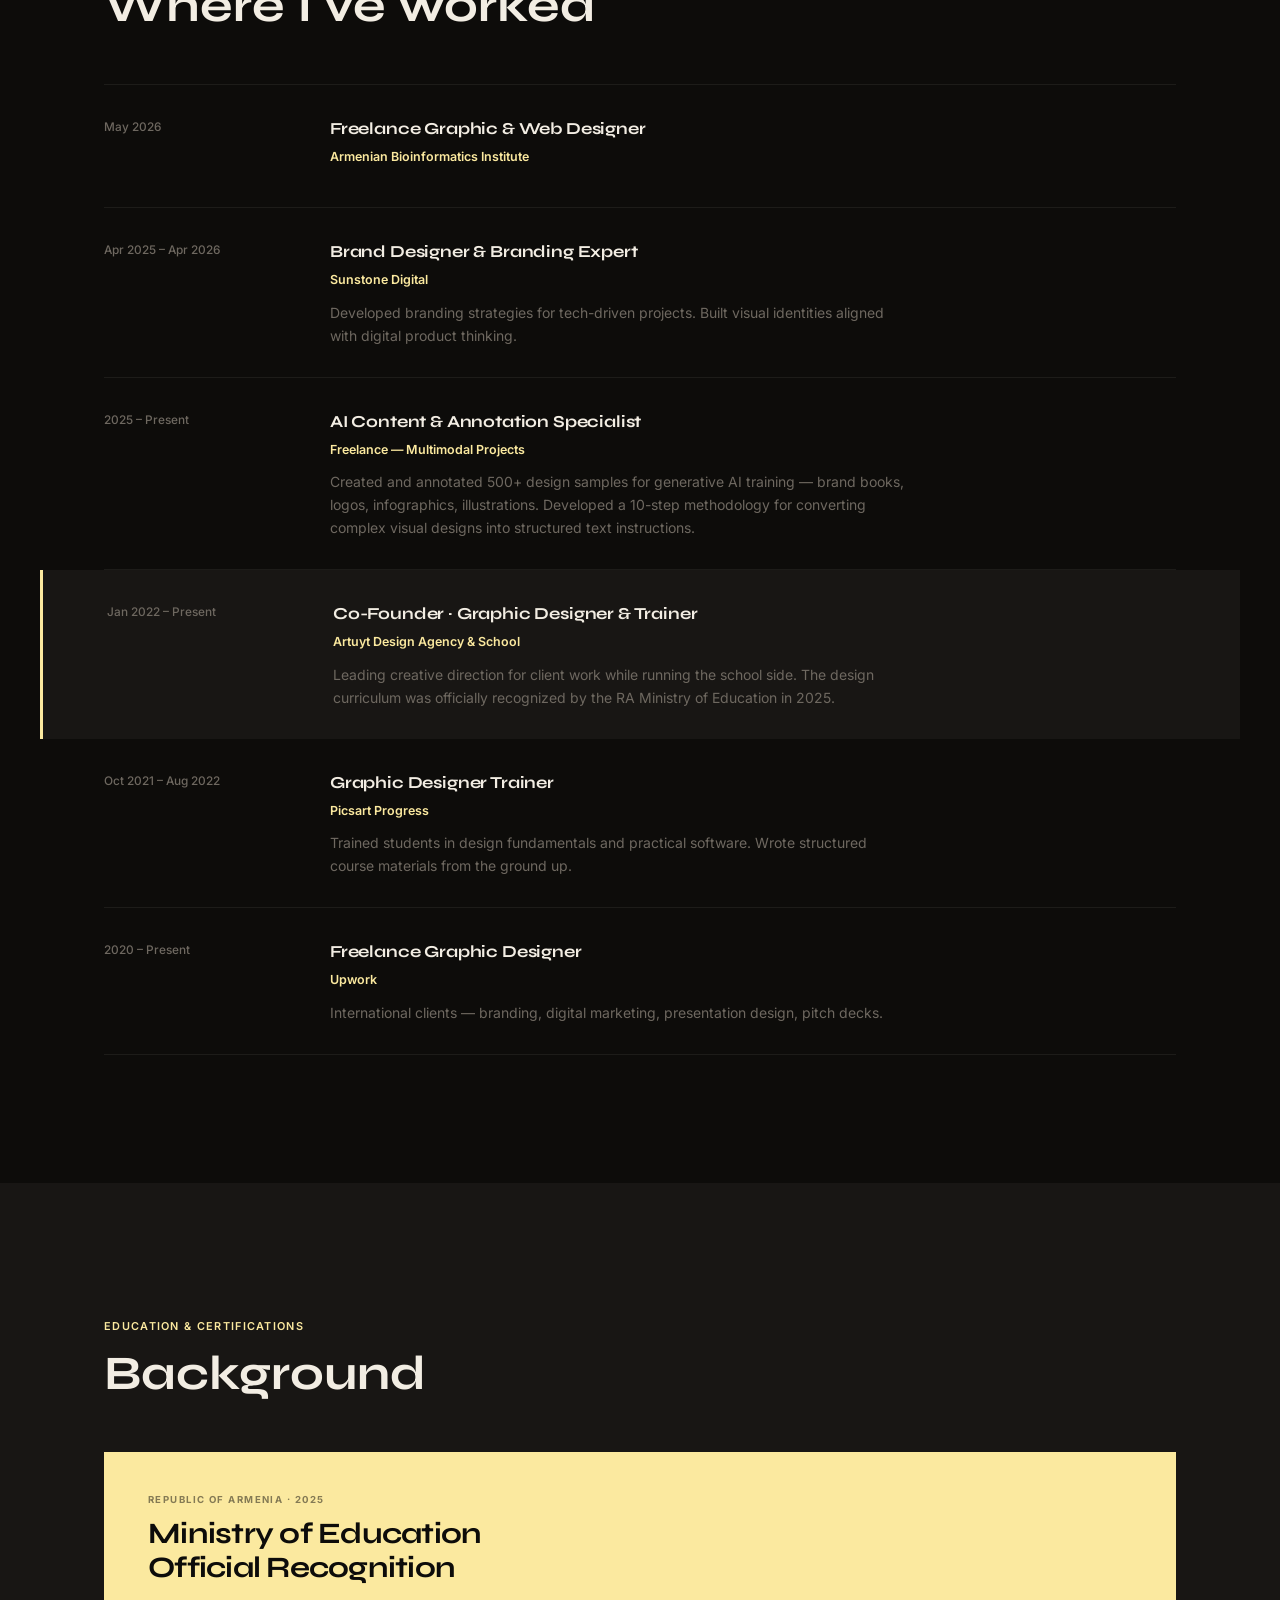
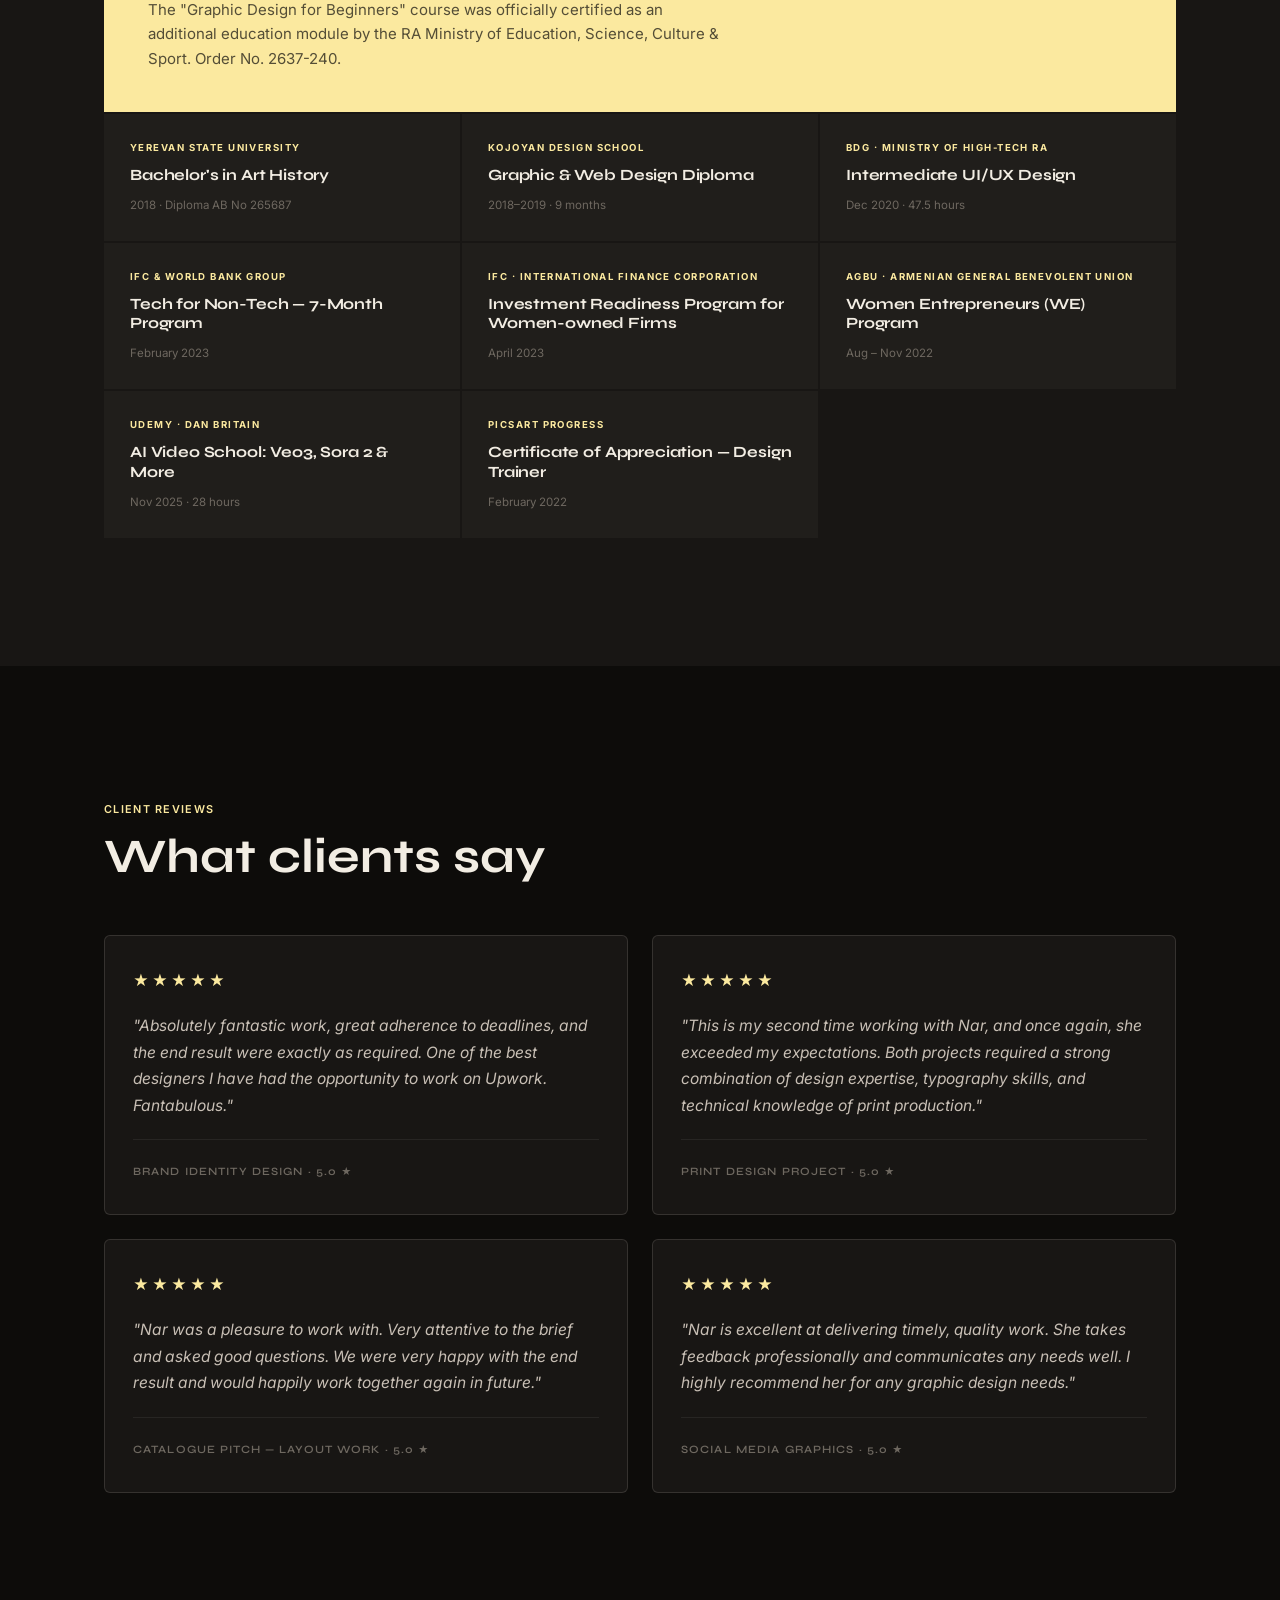
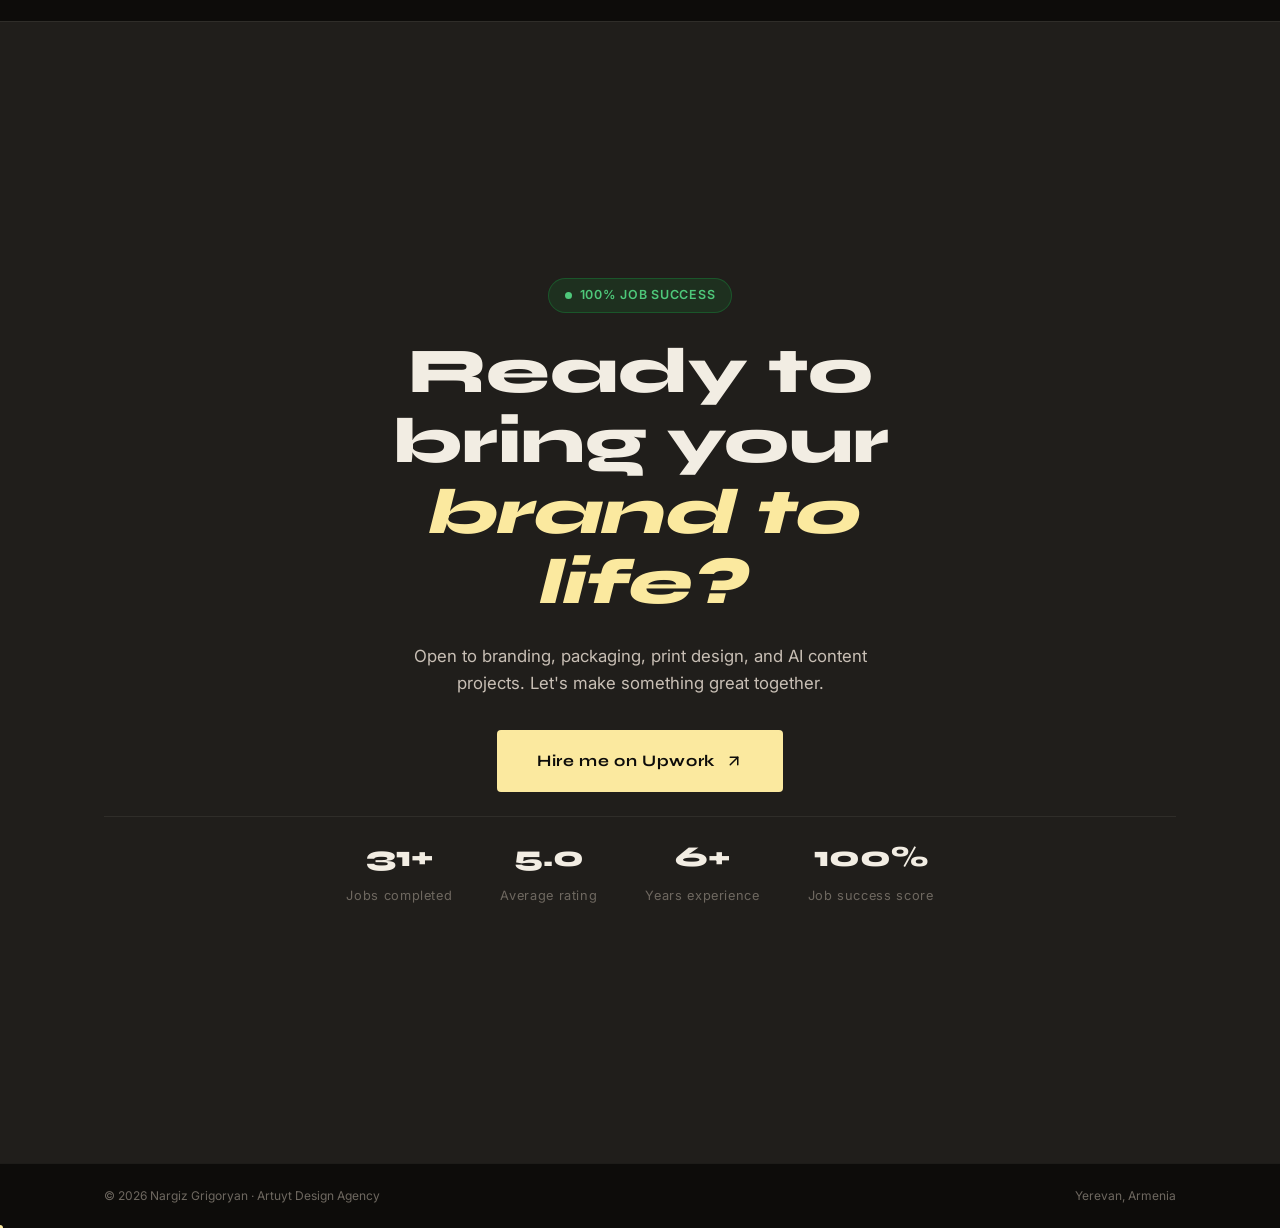
==== commit 780aebc0: "Remove Top Rated mentions from Upwork version" ====
--- a/index-upwork.html
+++ b/index-upwork.html
@@ -3,7 +3,7 @@
 <head>
   <meta charset="UTF-8">
   <meta name="viewport" content="width=device-width, initial-scale=1.0">
-  <meta name="description" content="Nargiz Grigoryan — Graphic & Brand Designer based in Yerevan, Armenia. Top Rated on Upwork. Logo design, brand identity, packaging, AI-assisted design.">
+  <meta name="description" content="Nargiz Grigoryan — Graphic & Brand Designer based in Yerevan, Armenia. Logo design, brand identity, packaging, AI-assisted design.">
   <title>Nargiz Grigoryan — Graphic & Brand Designer</title>
   <link rel="preconnect" href="https://fonts.googleapis.com">
   <link rel="preconnect" href="https://fonts.gstatic.com" crossorigin>
@@ -286,7 +286,7 @@
           <span class="section-label">About</span>
           <h2 class="about-heading">Design that's specific<br><em>to who you are</em></h2>
           <p>Based in Yerevan. Six years in — brand identities, vodka labels, futsal club logos, AI training datasets, and everything in between.</p>
-          <p>I co-founded Artuyt Design Agency &amp; School in 2022. We do client work and run design education. Top Rated on Upwork, which means international clients trust my work enough to keep coming back.</p>
+          <p>I co-founded Artuyt Design Agency &amp; School in 2022. We do client work and run design education. International clients trust my work enough to keep coming back.</p>
           <p>In 2025, the Armenian Ministry of Education officially recognized my "Graphic Design for Beginners" course as a government-approved education program. Still proud of that one.</p>
         </div>
         <div class="about-right">
@@ -301,10 +301,6 @@
             <div class="stat-card">
               <span class="stat-num">500+</span>
               <span class="stat-label">AI training samples annotated</span>
-            </div>
-            <div class="stat-card">
-              <span class="stat-num">Top&nbsp;Rated</span>
-              <span class="stat-label">Freelancer on Upwork</span>
             </div>
             <div class="stat-card stat-accent">
               <span class="stat-num">Gov't-recognized</span>
@@ -392,7 +388,7 @@
         <div class="timeline-item">
           <div class="tl-date">2020 – Present</div>
           <div class="tl-body">
-            <h3>Top Rated Freelance Graphic Designer</h3>
+            <h3>Freelance Graphic Designer</h3>
             <p class="tl-company">Upwork</p>
             <p class="tl-desc">International clients — branding, digital marketing, presentation design, pitch decks.</p>
           </div>
@@ -522,7 +518,7 @@
   <section class="upwork-section section" id="hire">
     <div class="container">
       <div class="upwork-inner">
-        <span class="upwork-badge">Top Rated on Upwork · 100% Job Success</span>
+        <span class="upwork-badge">100% Job Success</span>
         <h2 class="upwork-heading">Ready to bring your<br><em>brand to life?</em></h2>
         <p class="upwork-sub">Open to branding, packaging, print design, and AI content projects. Let's make something great together.</p>
         <a href="https://upwork.com/freelancers/grigoriannar" target="_blank" rel="noopener" class="upwork-btn">
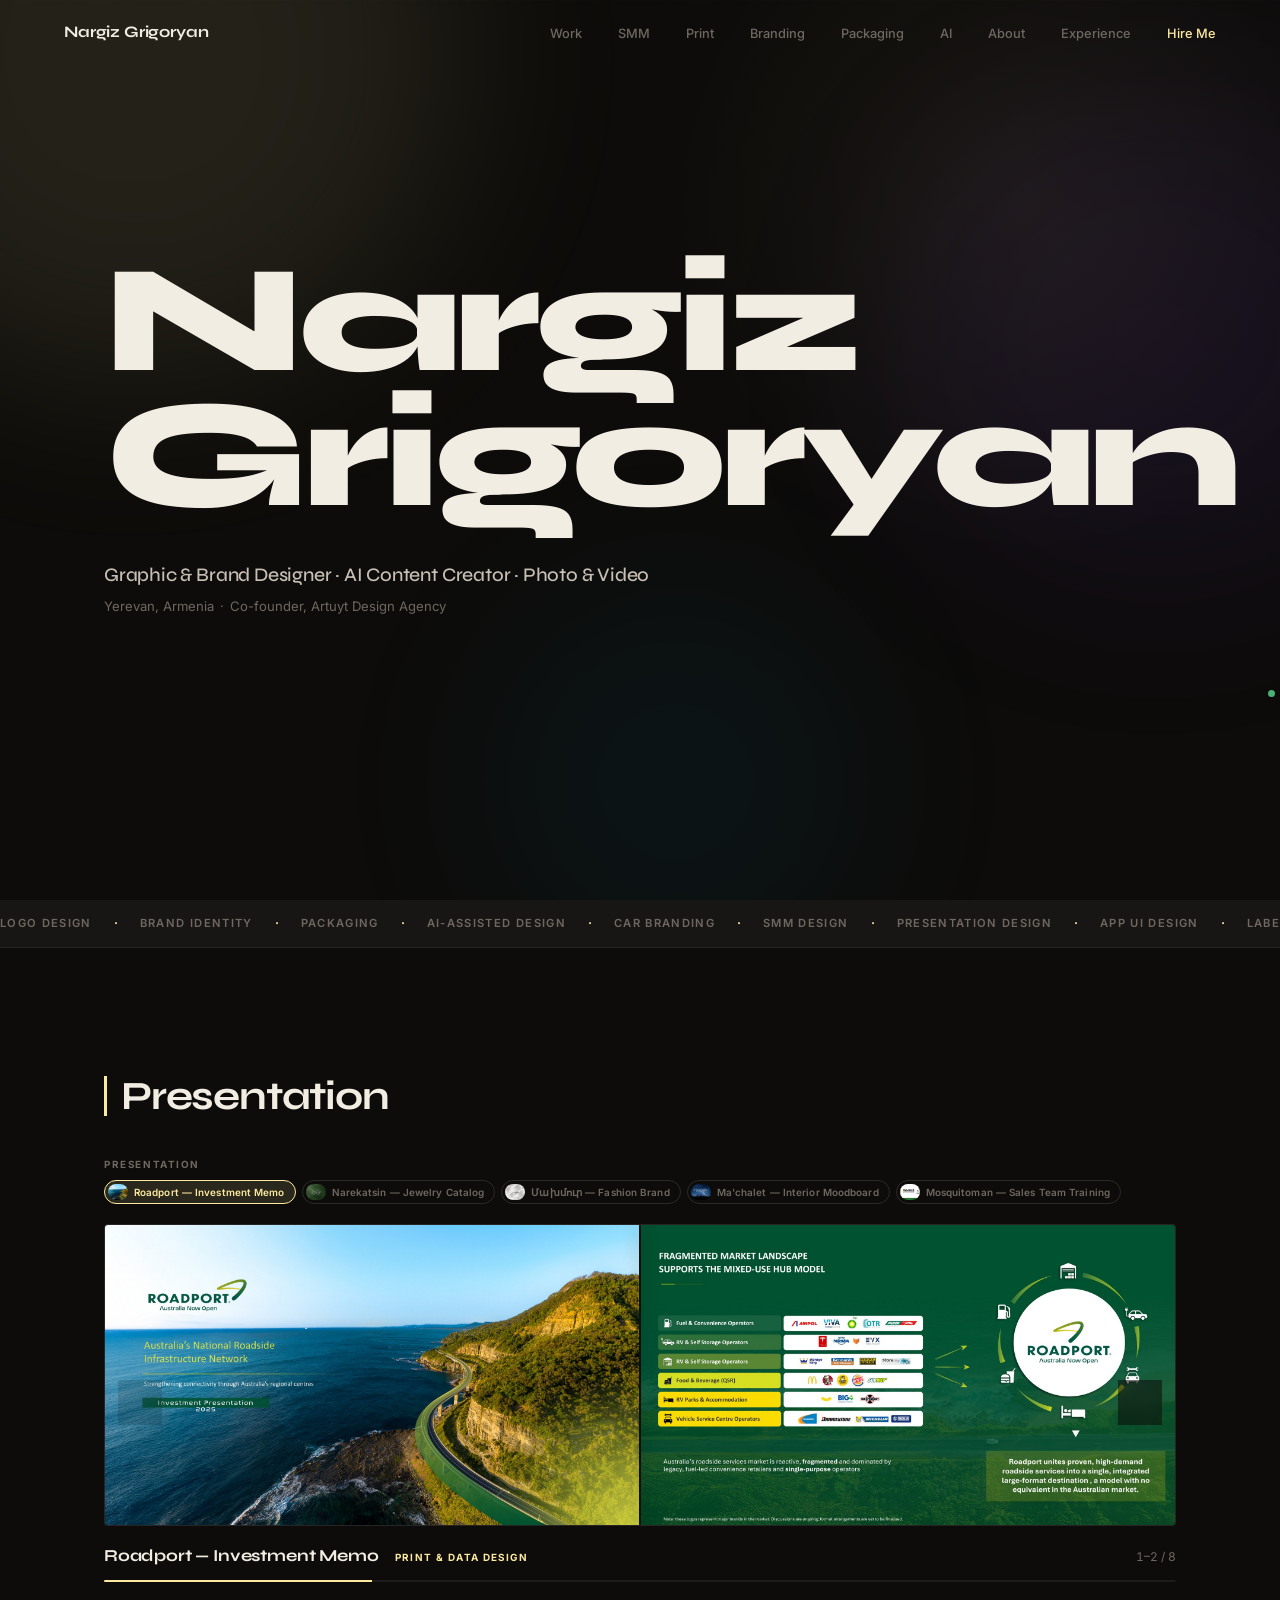
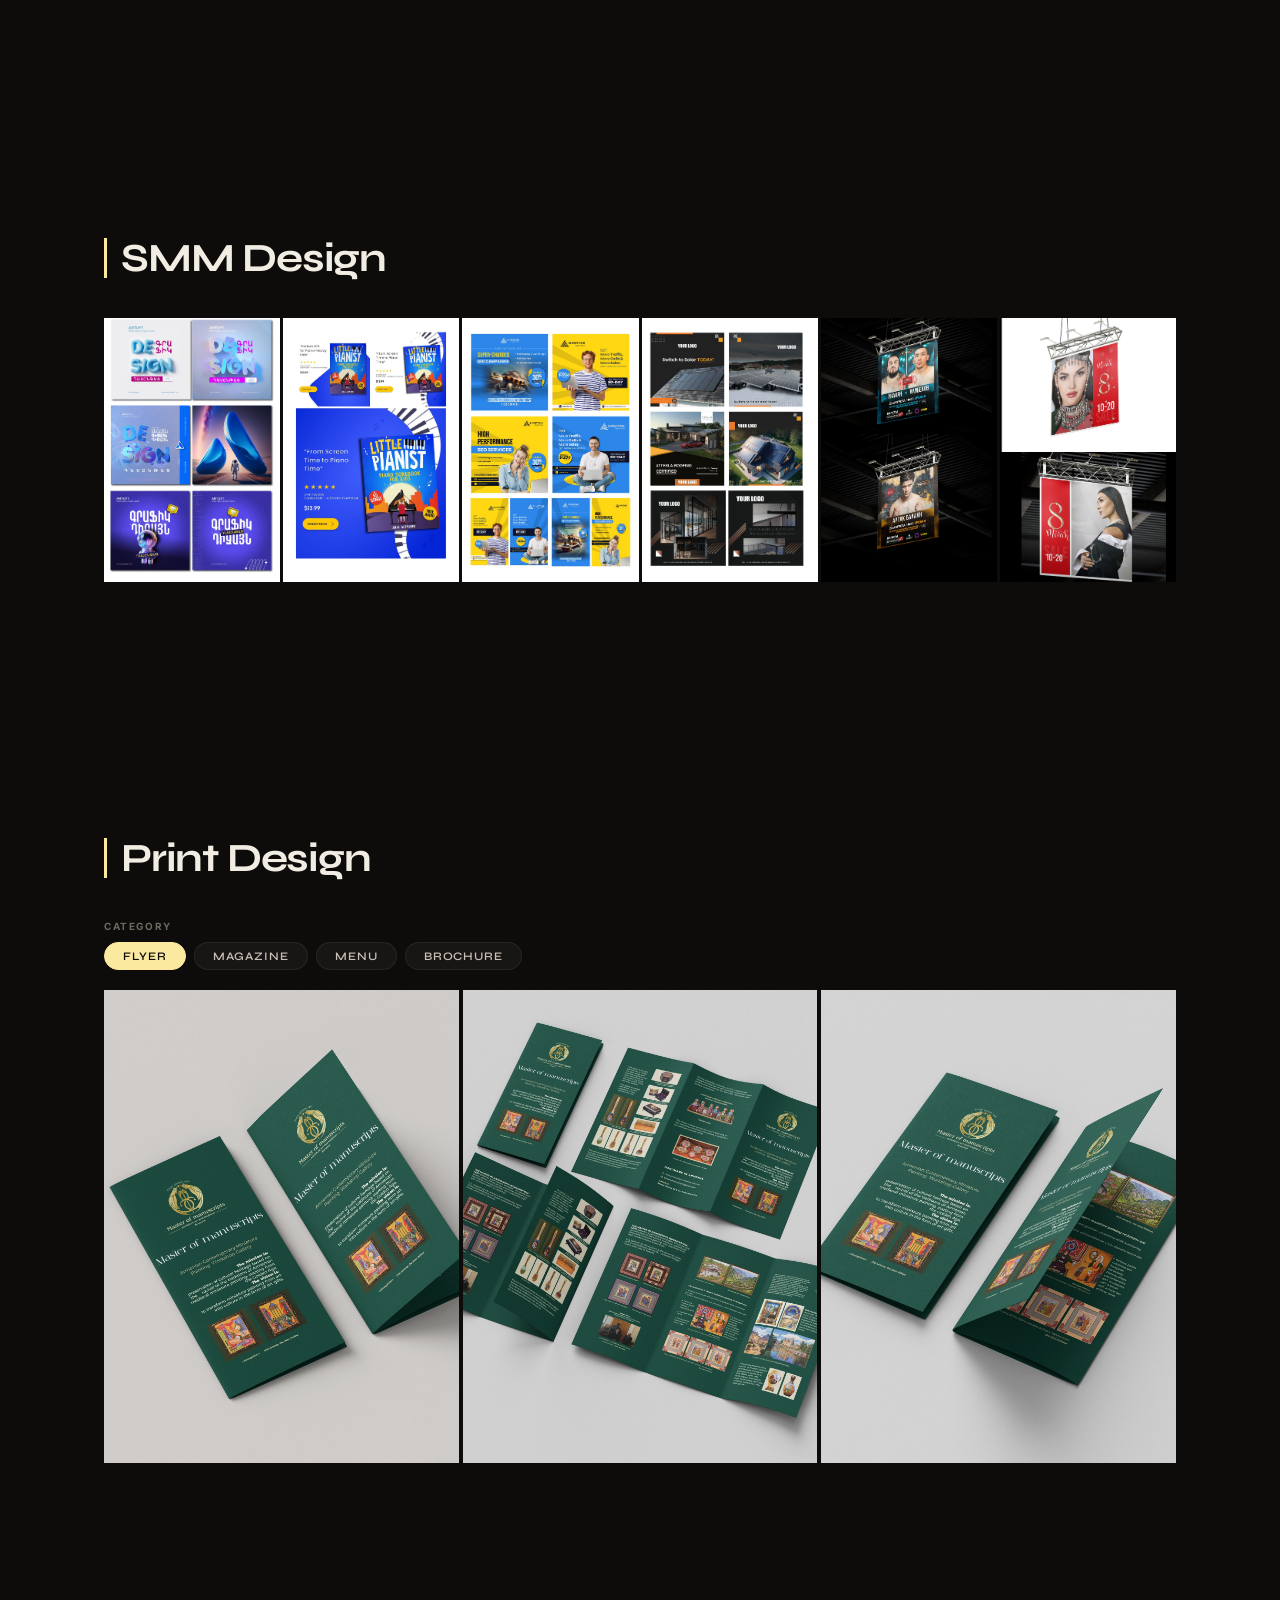
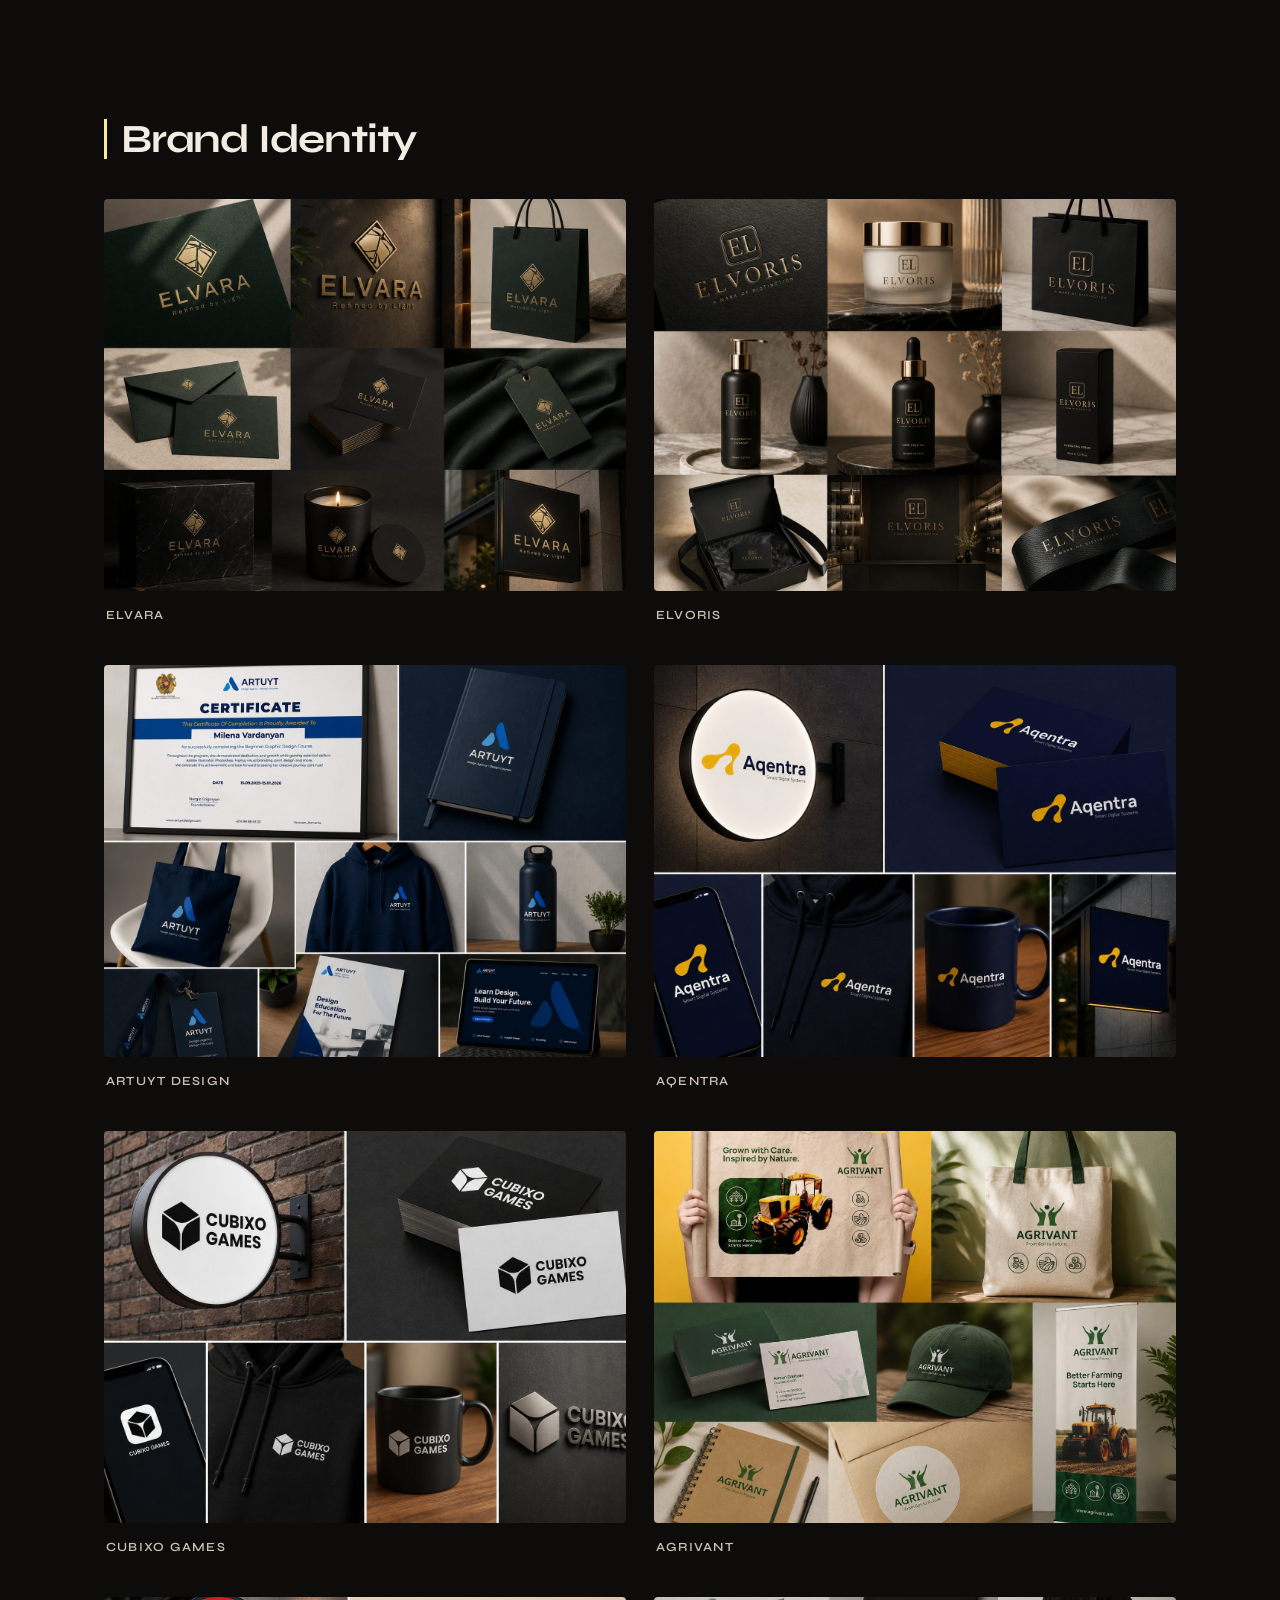
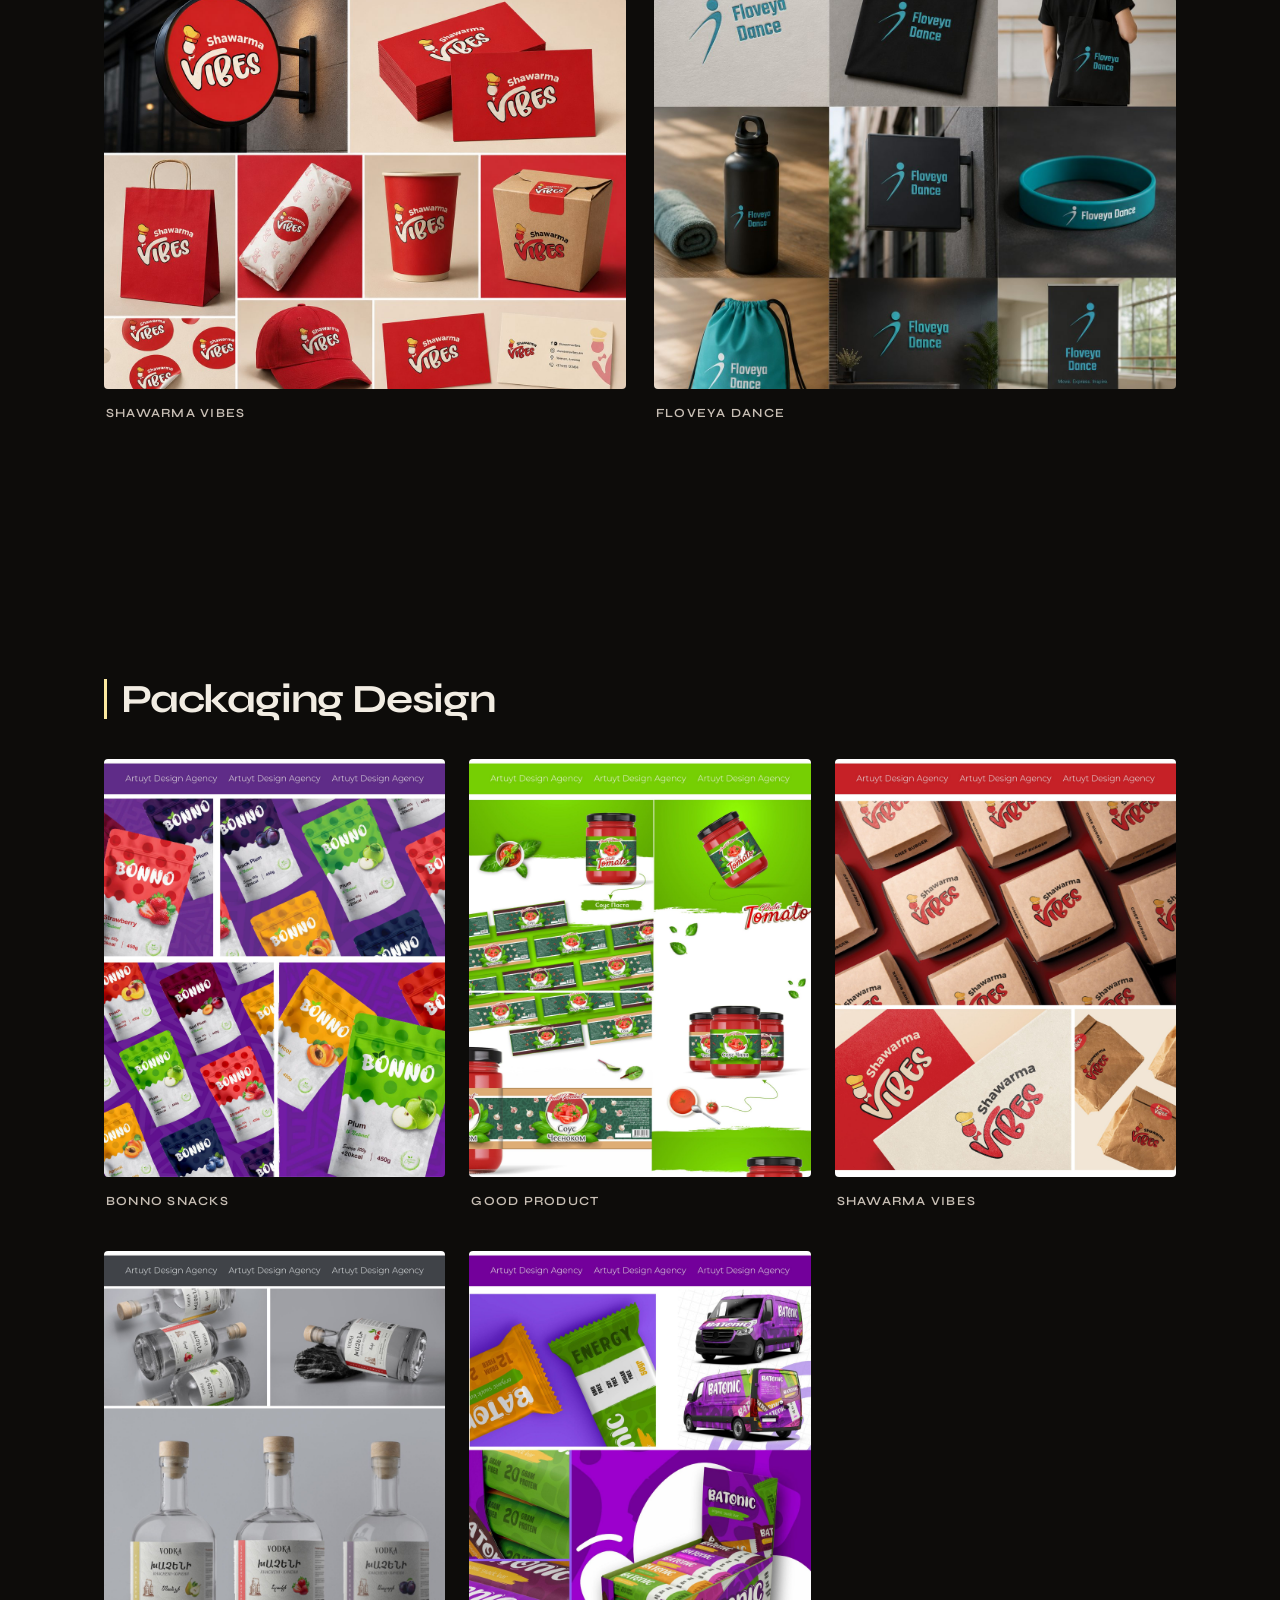
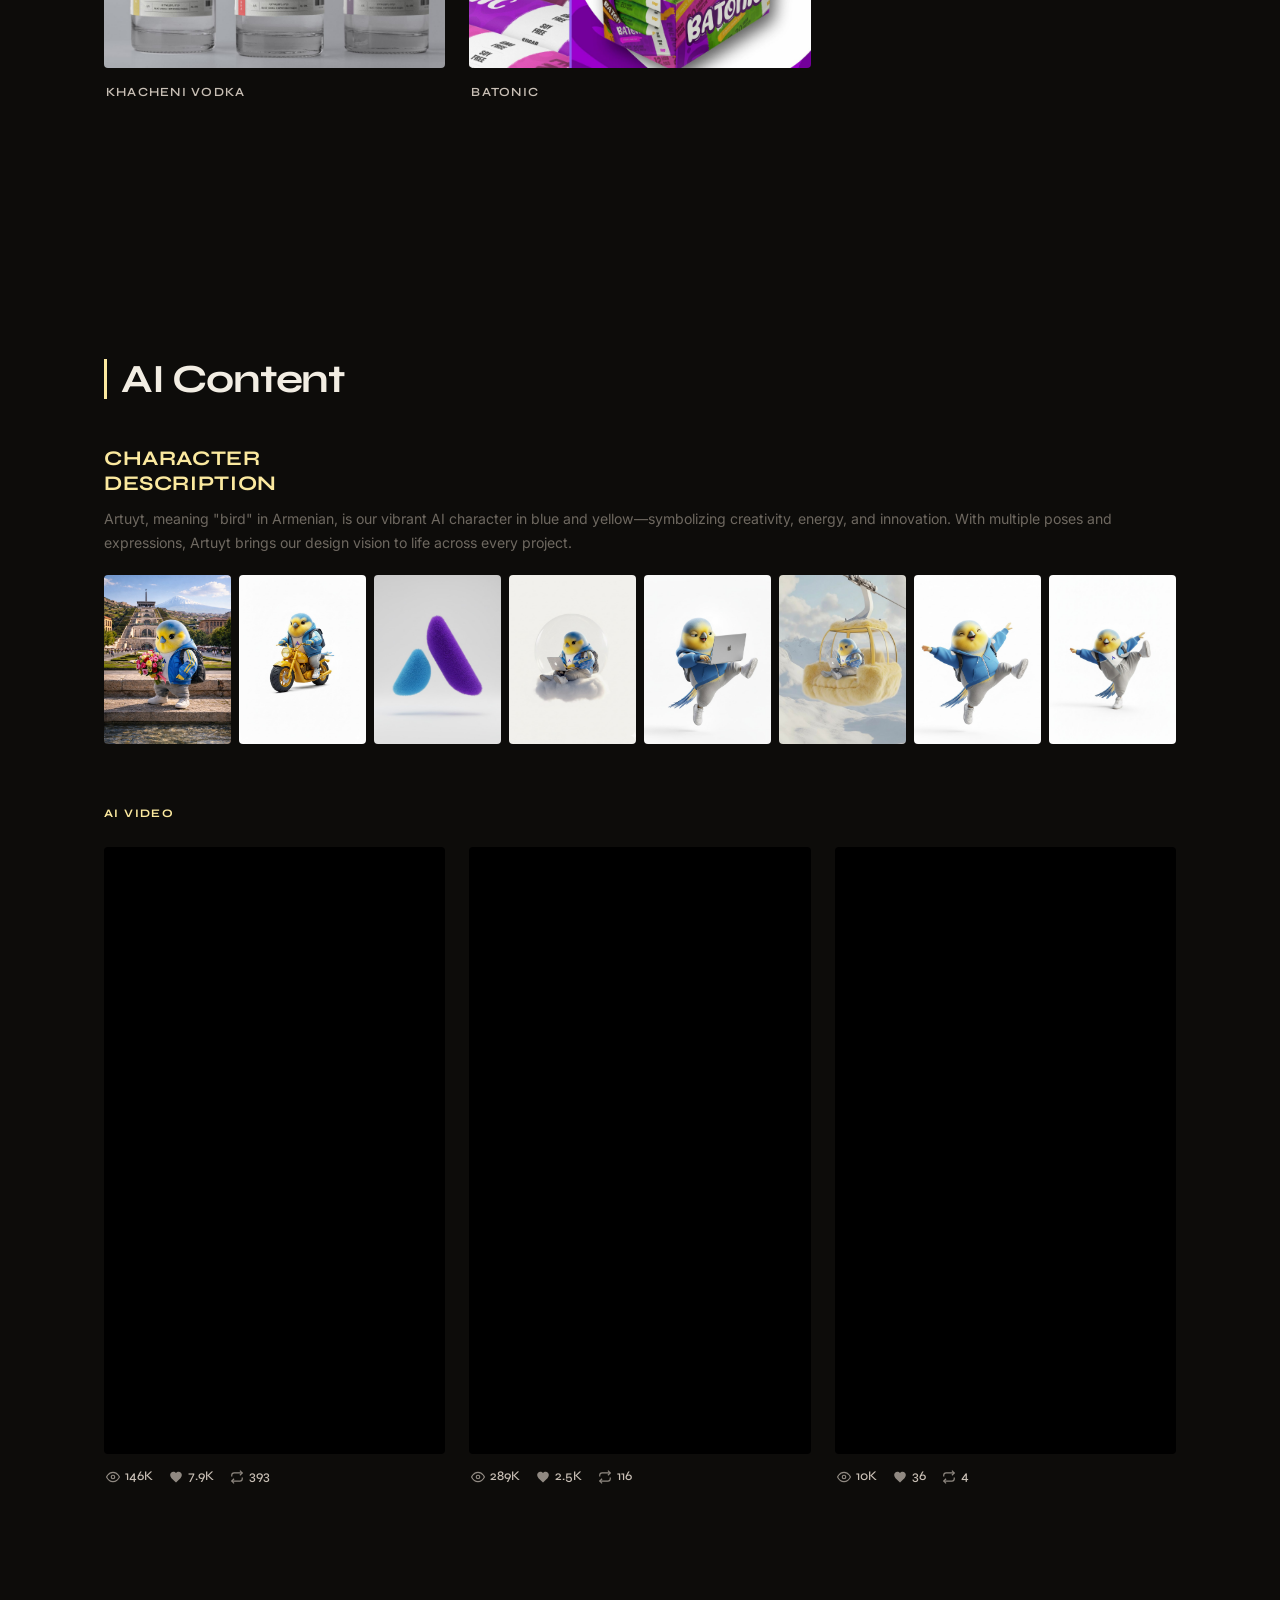
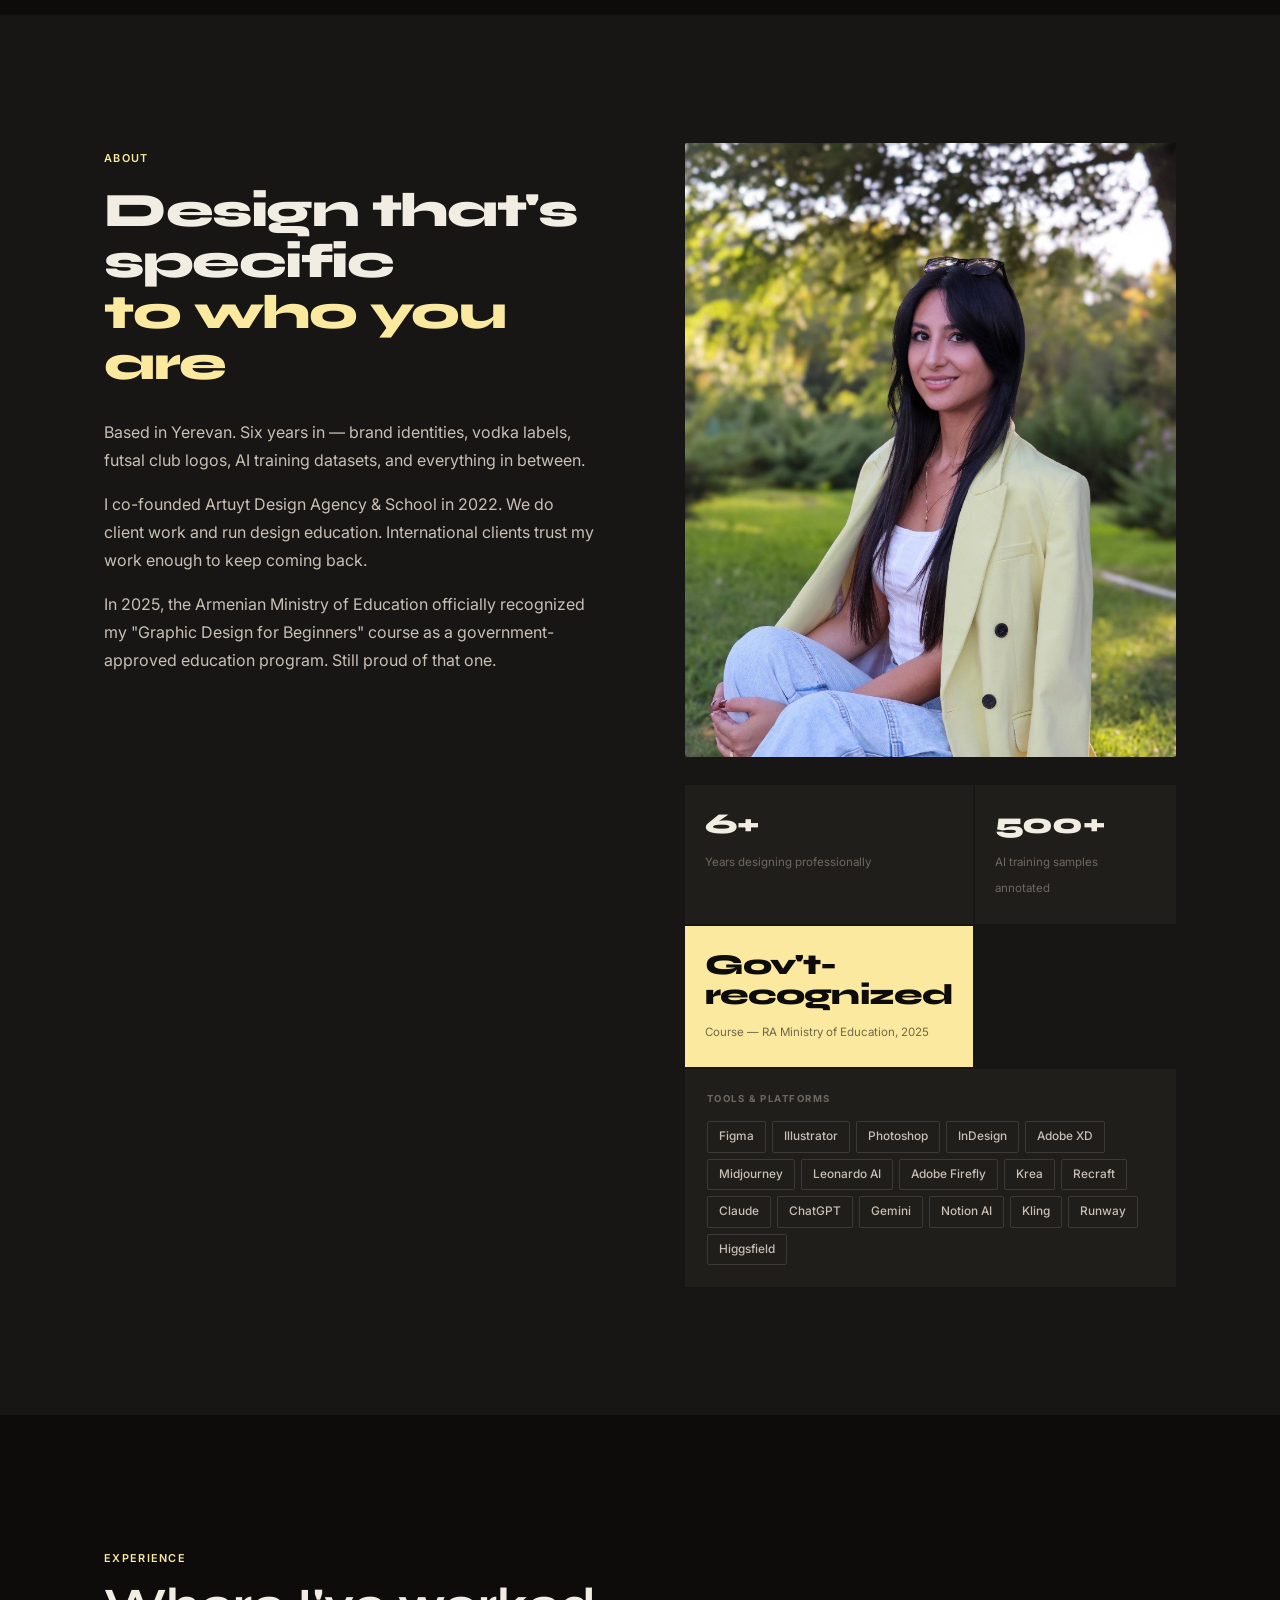
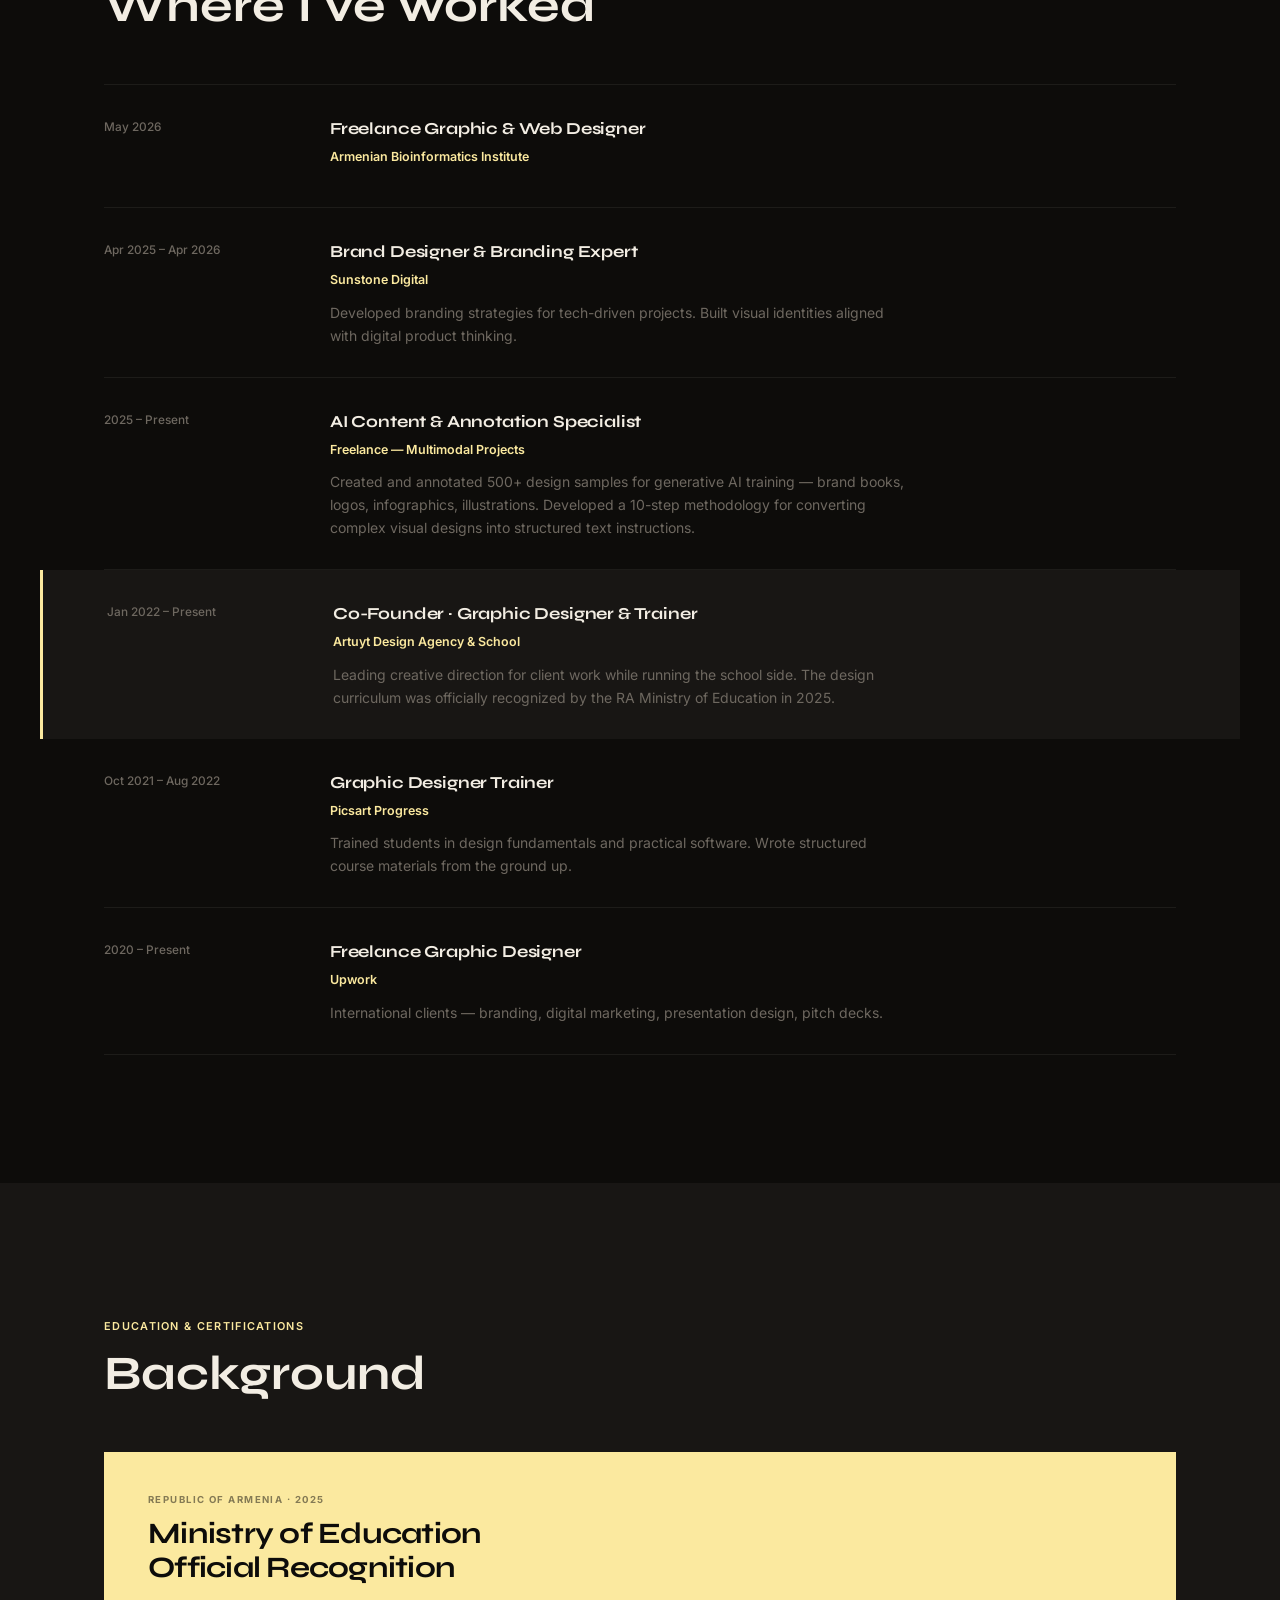
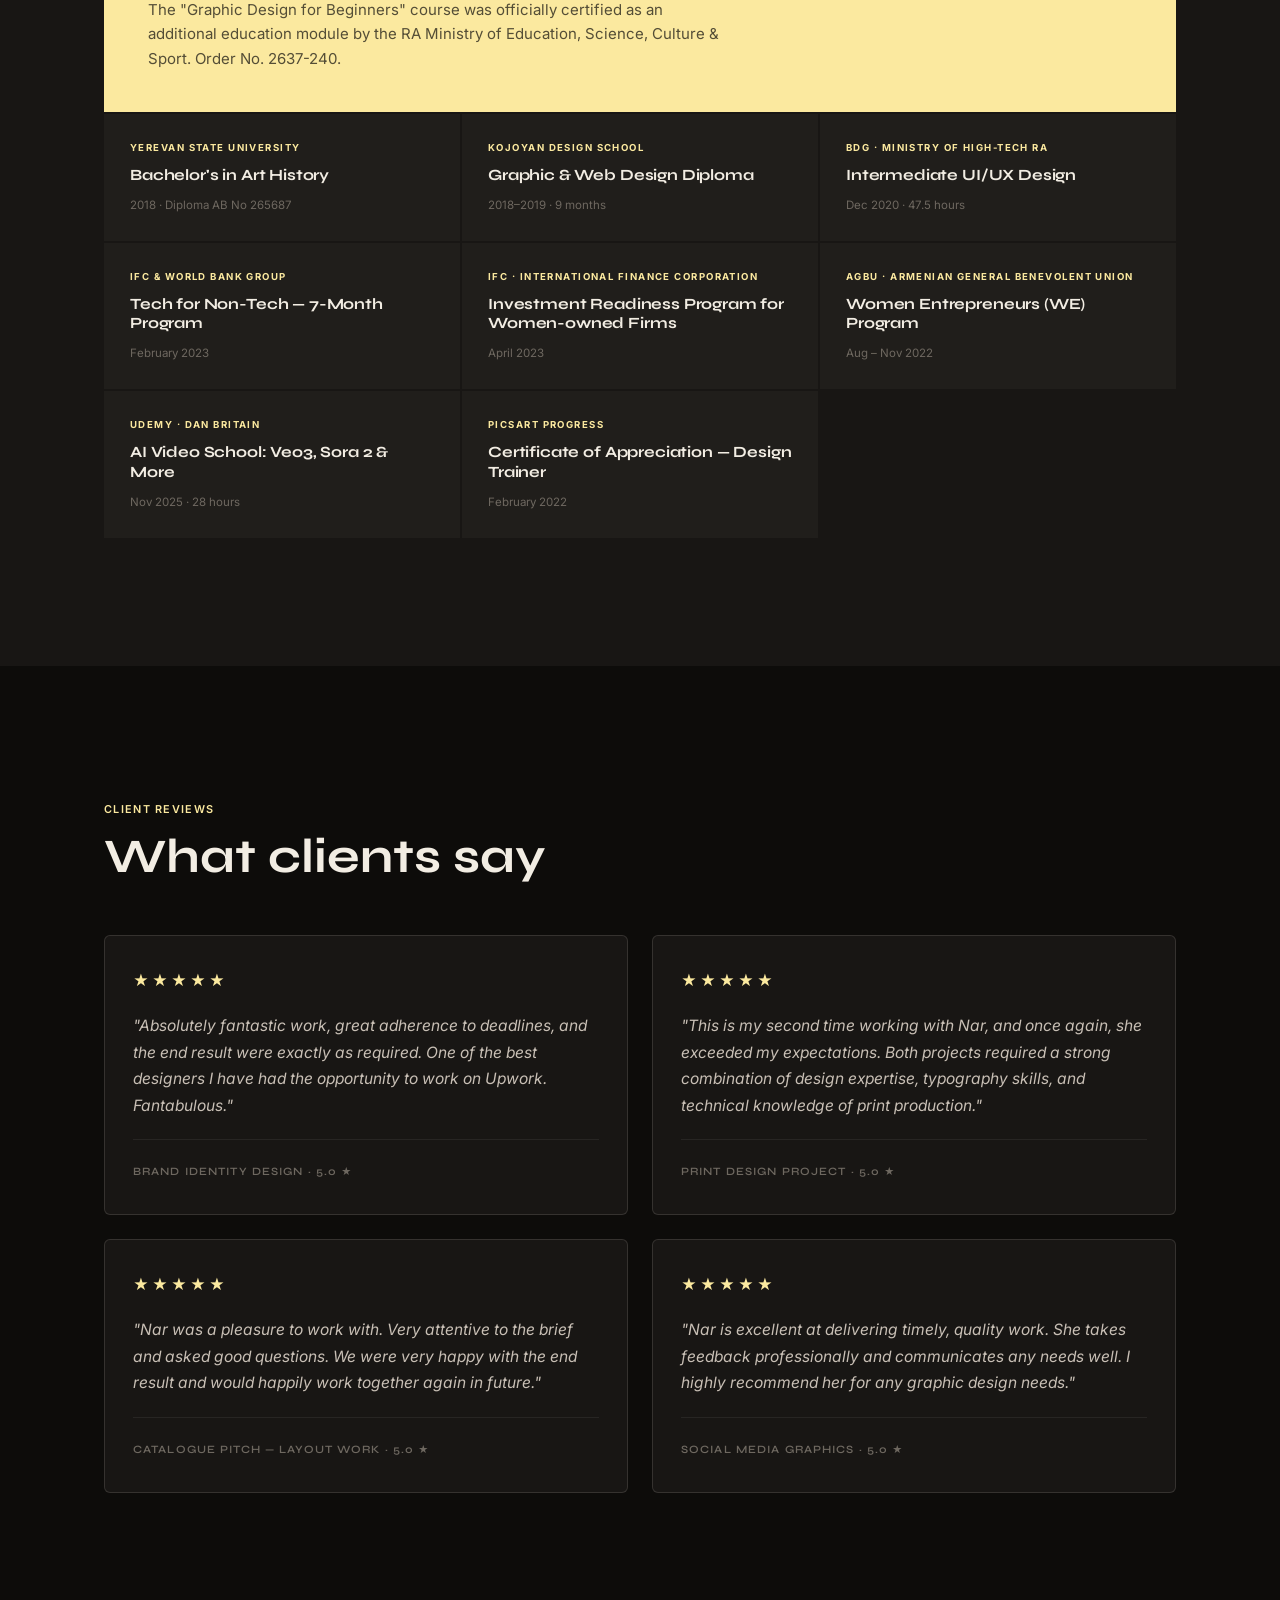
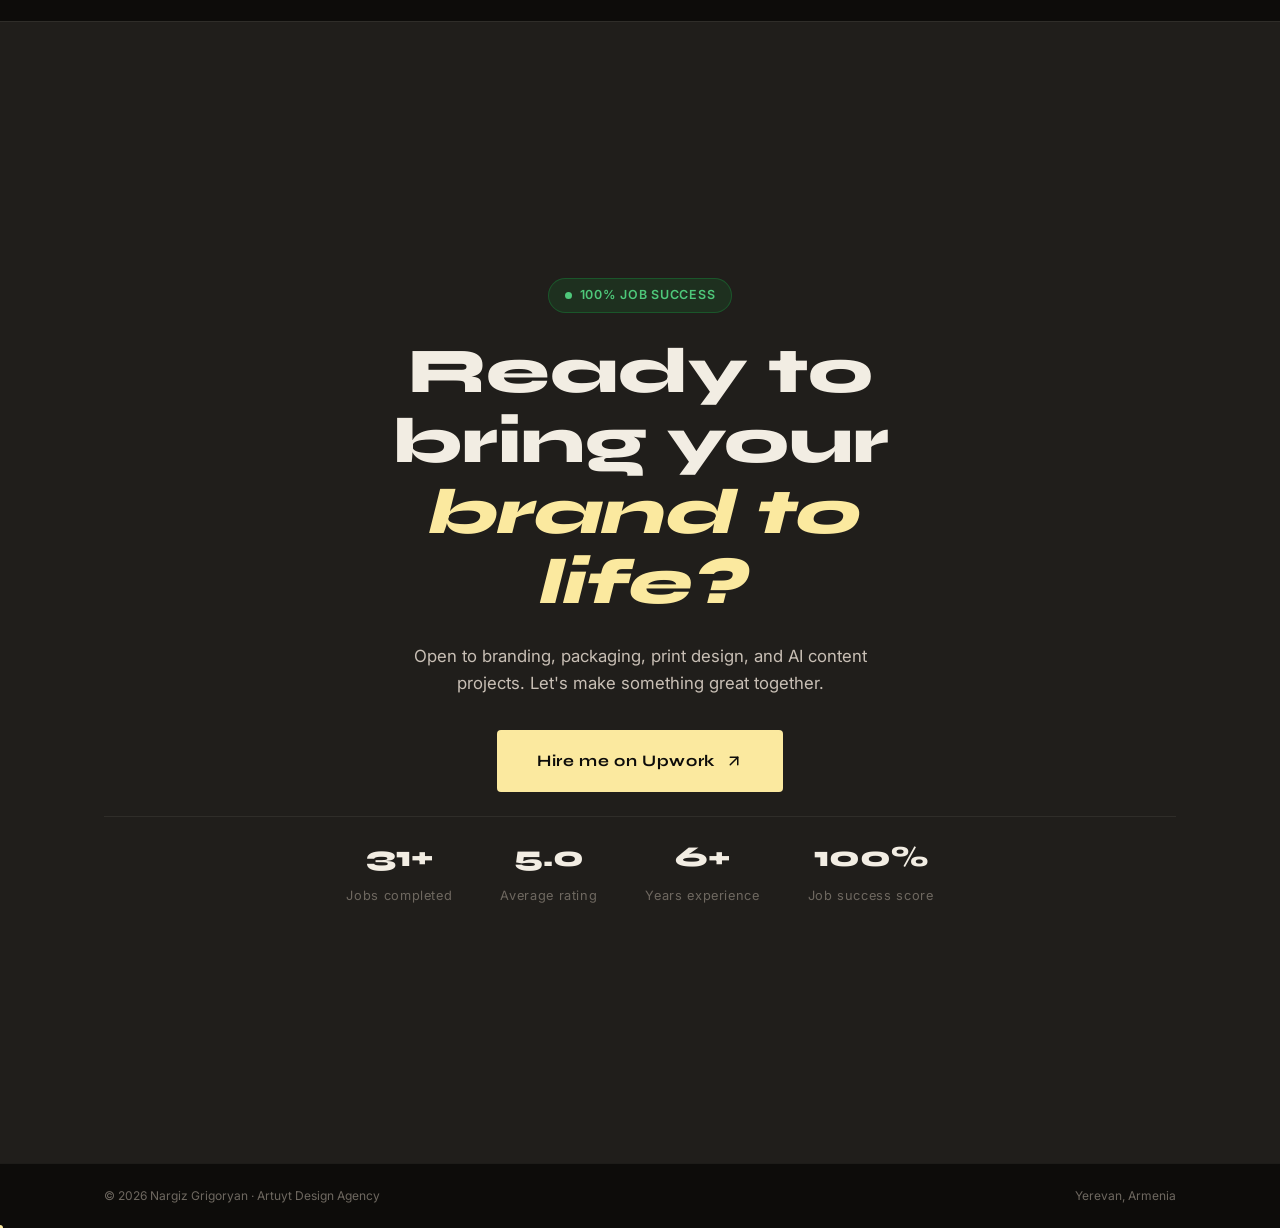
==== commit 5f5a7ebd: "Fix: OG tags, favicon, aria-labels, noreferrer, video lazy-play, deck img src" ====
--- a/index-upwork.html
+++ b/index-upwork.html
@@ -4,7 +4,13 @@
   <meta charset="UTF-8">
   <meta name="viewport" content="width=device-width, initial-scale=1.0">
   <meta name="description" content="Nargiz Grigoryan — Graphic & Brand Designer based in Yerevan, Armenia. Logo design, brand identity, packaging, AI-assisted design.">
+  <meta property="og:title" content="Nargiz Grigoryan — Graphic & Brand Designer">
+  <meta property="og:description" content="Brand identities, packaging, AI content, and print design. Based in Yerevan, Armenia.">
+  <meta property="og:type" content="website">
+  <meta property="og:image" content="ai/new/01.jpg">
+  <meta name="twitter:card" content="summary_large_image">
   <title>Nargiz Grigoryan — Graphic & Brand Designer</title>
+  <link rel="icon" href="photos/5332415427038091351.jpg" type="image/jpeg">
   <link rel="preconnect" href="https://fonts.googleapis.com">
   <link rel="preconnect" href="https://fonts.gstatic.com" crossorigin>
   <link href="https://fonts.googleapis.com/css2?family=Syne:wght@400;500;600;700;800&family=Inter:wght@300;400;500;600&display=swap" rel="stylesheet">
@@ -106,9 +112,9 @@
       <div class="deck-viewer">
         <button class="deck-arrow deck-prev" id="deckPrev" aria-label="Previous page">←</button>
         <div class="deck-stage" id="deckStage">
-          <img class="deck-page-half deck-page-left" id="deckPageLeft" src="" alt="">
+          <img class="deck-page-half deck-page-left" id="deckPageLeft" src="presentations/roadport/01.jpg" alt="Roadport — Investment Memo, page 1">
           <div class="deck-spine" id="deckSpine"></div>
-          <img class="deck-page-half deck-page-right" id="deckPageRight" src="" alt="">
+          <img class="deck-page-half deck-page-right" id="deckPageRight" src="presentations/roadport/02.jpg" alt="Roadport — Investment Memo, page 2">
         </div>
         <button class="deck-arrow deck-next" id="deckNext" aria-label="Next page">→</button>
         <div class="deck-meta">
@@ -147,10 +153,10 @@
 
   <!-- PRINT LIGHTBOX -->
   <div class="print-lightbox" id="printLightbox">
-    <button class="print-lb-close" id="printLbClose">×</button>
-    <button class="print-lb-prev" id="printLbPrev">←</button>
+    <button class="print-lb-close" id="printLbClose" aria-label="Close">×</button>
+    <button class="print-lb-prev" id="printLbPrev" aria-label="Previous image">←</button>
     <img class="print-lb-img" id="printLbImg" src="" alt="">
-    <button class="print-lb-next" id="printLbNext">→</button>
+    <button class="print-lb-next" id="printLbNext" aria-label="Next image">→</button>
   </div>
 
   <!-- BRAND IDENTITY -->
@@ -165,10 +171,10 @@
 
   <!-- BRAND LIGHTBOX -->
   <div class="brand-lightbox" id="brandLightbox">
-    <button class="brand-lb-close" id="brandLbClose">×</button>
-    <button class="brand-lb-prev" id="brandLbPrev">←</button>
+    <button class="brand-lb-close" id="brandLbClose" aria-label="Close">×</button>
+    <button class="brand-lb-prev" id="brandLbPrev" aria-label="Previous image">←</button>
     <img class="brand-lb-img" id="brandLbImg" src="" alt="">
-    <button class="brand-lb-next" id="brandLbNext">→</button>
+    <button class="brand-lb-next" id="brandLbNext" aria-label="Next image">→</button>
   </div>
 
   <!-- PACKAGING DESIGN -->
@@ -183,10 +189,10 @@
 
   <!-- PACKAGING LIGHTBOX -->
   <div class="pkg-lightbox" id="pkgLightbox">
-    <button class="pkg-lb-close" id="pkgLbClose">×</button>
-    <button class="pkg-lb-prev" id="pkgLbPrev">←</button>
+    <button class="pkg-lb-close" id="pkgLbClose" aria-label="Close">×</button>
+    <button class="pkg-lb-prev" id="pkgLbPrev" aria-label="Previous image">←</button>
     <img class="pkg-lb-img" id="pkgLbImg" src="" alt="">
-    <button class="pkg-lb-next" id="pkgLbNext">→</button>
+    <button class="pkg-lb-next" id="pkgLbNext" aria-label="Next image">→</button>
   </div>
 
   <!-- AI CONTENT -->
@@ -218,7 +224,7 @@
       <div class="ai-video-grid">
         <div class="ai-video-wrap">
           <div class="ai-video-item">
-            <video src="ai/videos/DVVEUiQDdZa.mp4" muted loop playsinline autoplay></video>
+            <video src="ai/videos/DVVEUiQDdZa.mp4" muted loop playsinline></video>
           </div>
           <div class="ai-video-stats">
             <span class="ai-video-stat">
@@ -237,7 +243,7 @@
         </div>
         <div class="ai-video-wrap">
           <div class="ai-video-item">
-            <video src="ai/videos/DVnF4i-tRAB.mp4" muted loop playsinline autoplay></video>
+            <video src="ai/videos/DVnF4i-tRAB.mp4" muted loop playsinline></video>
           </div>
           <div class="ai-video-stats">
             <span class="ai-video-stat">
@@ -256,7 +262,7 @@
         </div>
         <div class="ai-video-wrap">
           <div class="ai-video-item">
-            <video src="ai/videos/DRKKnhXjL7p.mp4" muted loop playsinline autoplay></video>
+            <video src="ai/videos/DRKKnhXjL7p.mp4" muted loop playsinline></video>
           </div>
           <div class="ai-video-stats">
             <span class="ai-video-stat">
@@ -521,7 +527,7 @@
         <span class="upwork-badge">100% Job Success</span>
         <h2 class="upwork-heading">Ready to bring your<br><em>brand to life?</em></h2>
         <p class="upwork-sub">Open to branding, packaging, print design, and AI content projects. Let's make something great together.</p>
-        <a href="https://upwork.com/freelancers/grigoriannar" target="_blank" rel="noopener" class="upwork-btn">
+        <a href="https://upwork.com/freelancers/grigoriannar" target="_blank" rel="noopener noreferrer" class="upwork-btn">
           Hire me on Upwork
           <svg width="18" height="18" viewBox="0 0 24 24" fill="none" stroke="currentColor" stroke-width="2" stroke-linecap="round" stroke-linejoin="round"><line x1="7" y1="17" x2="17" y2="7"/><polyline points="7 7 17 7 17 17"/></svg>
         </a>
